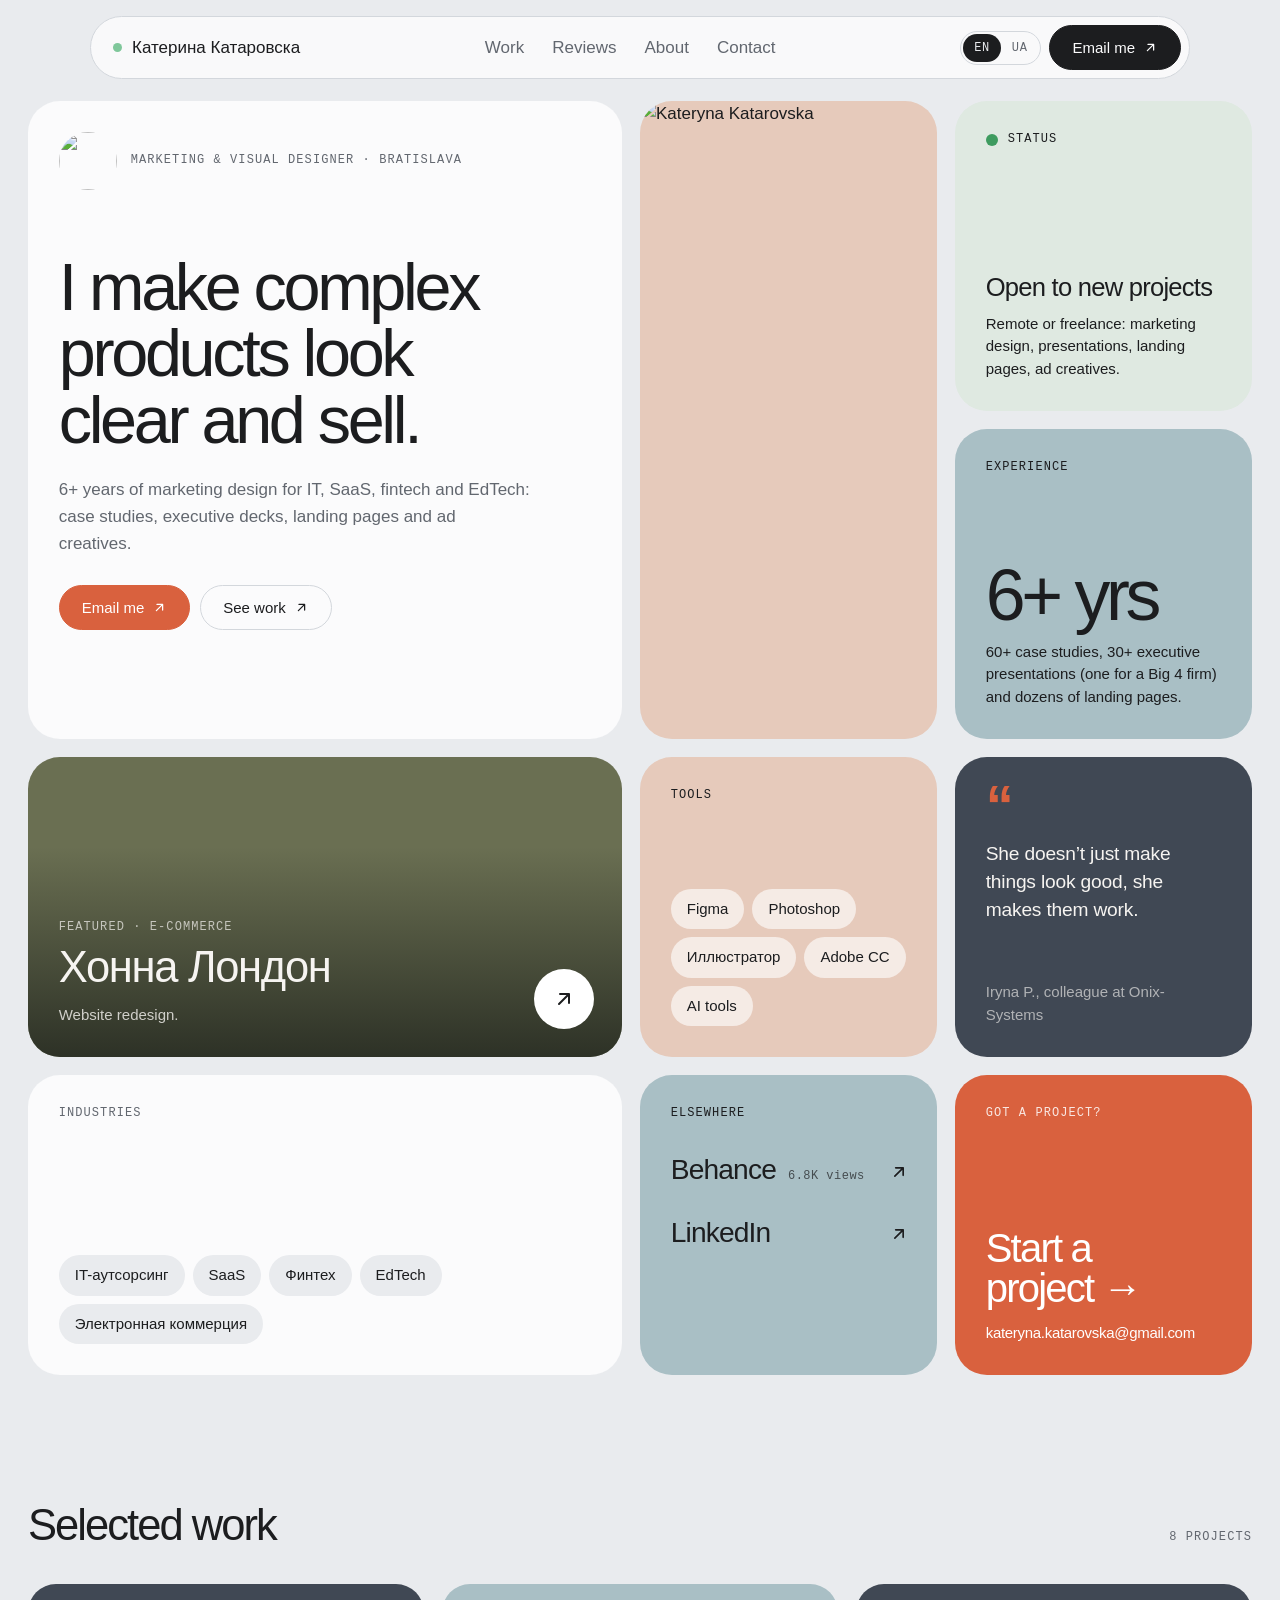
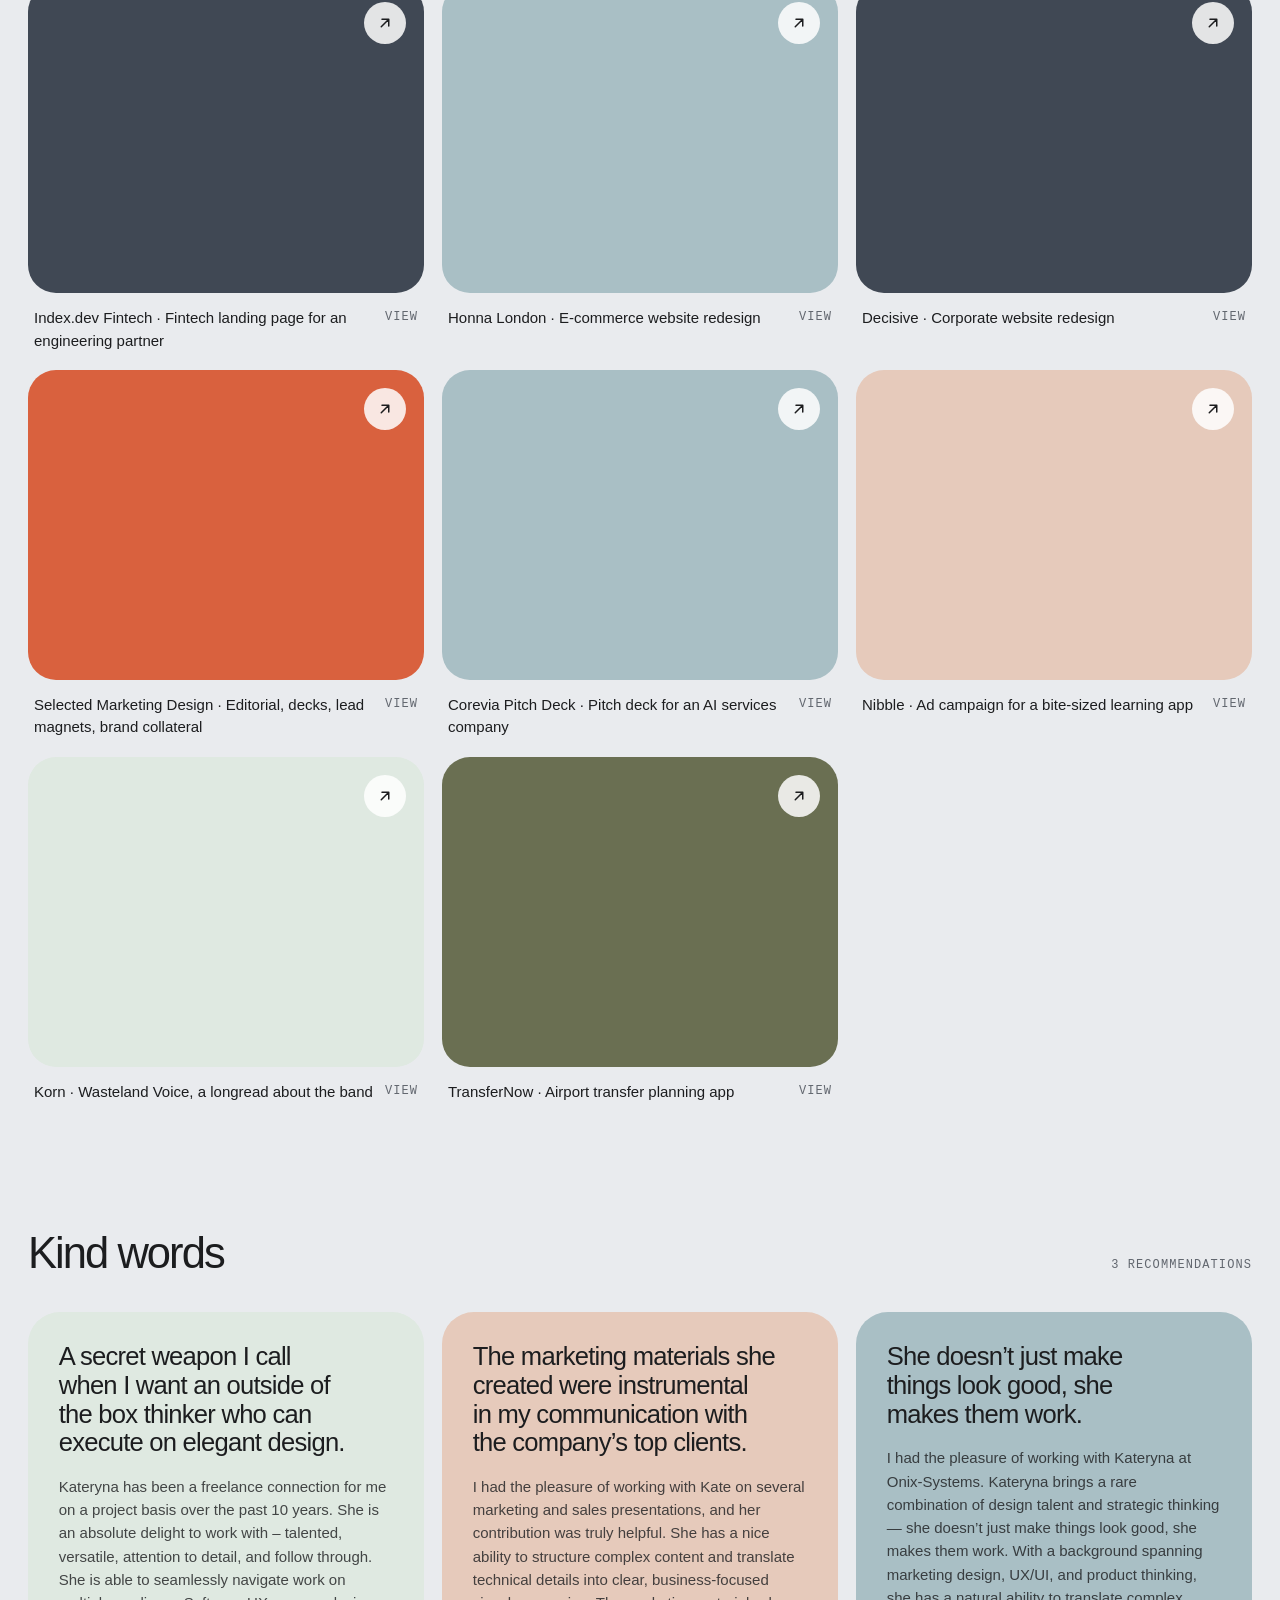
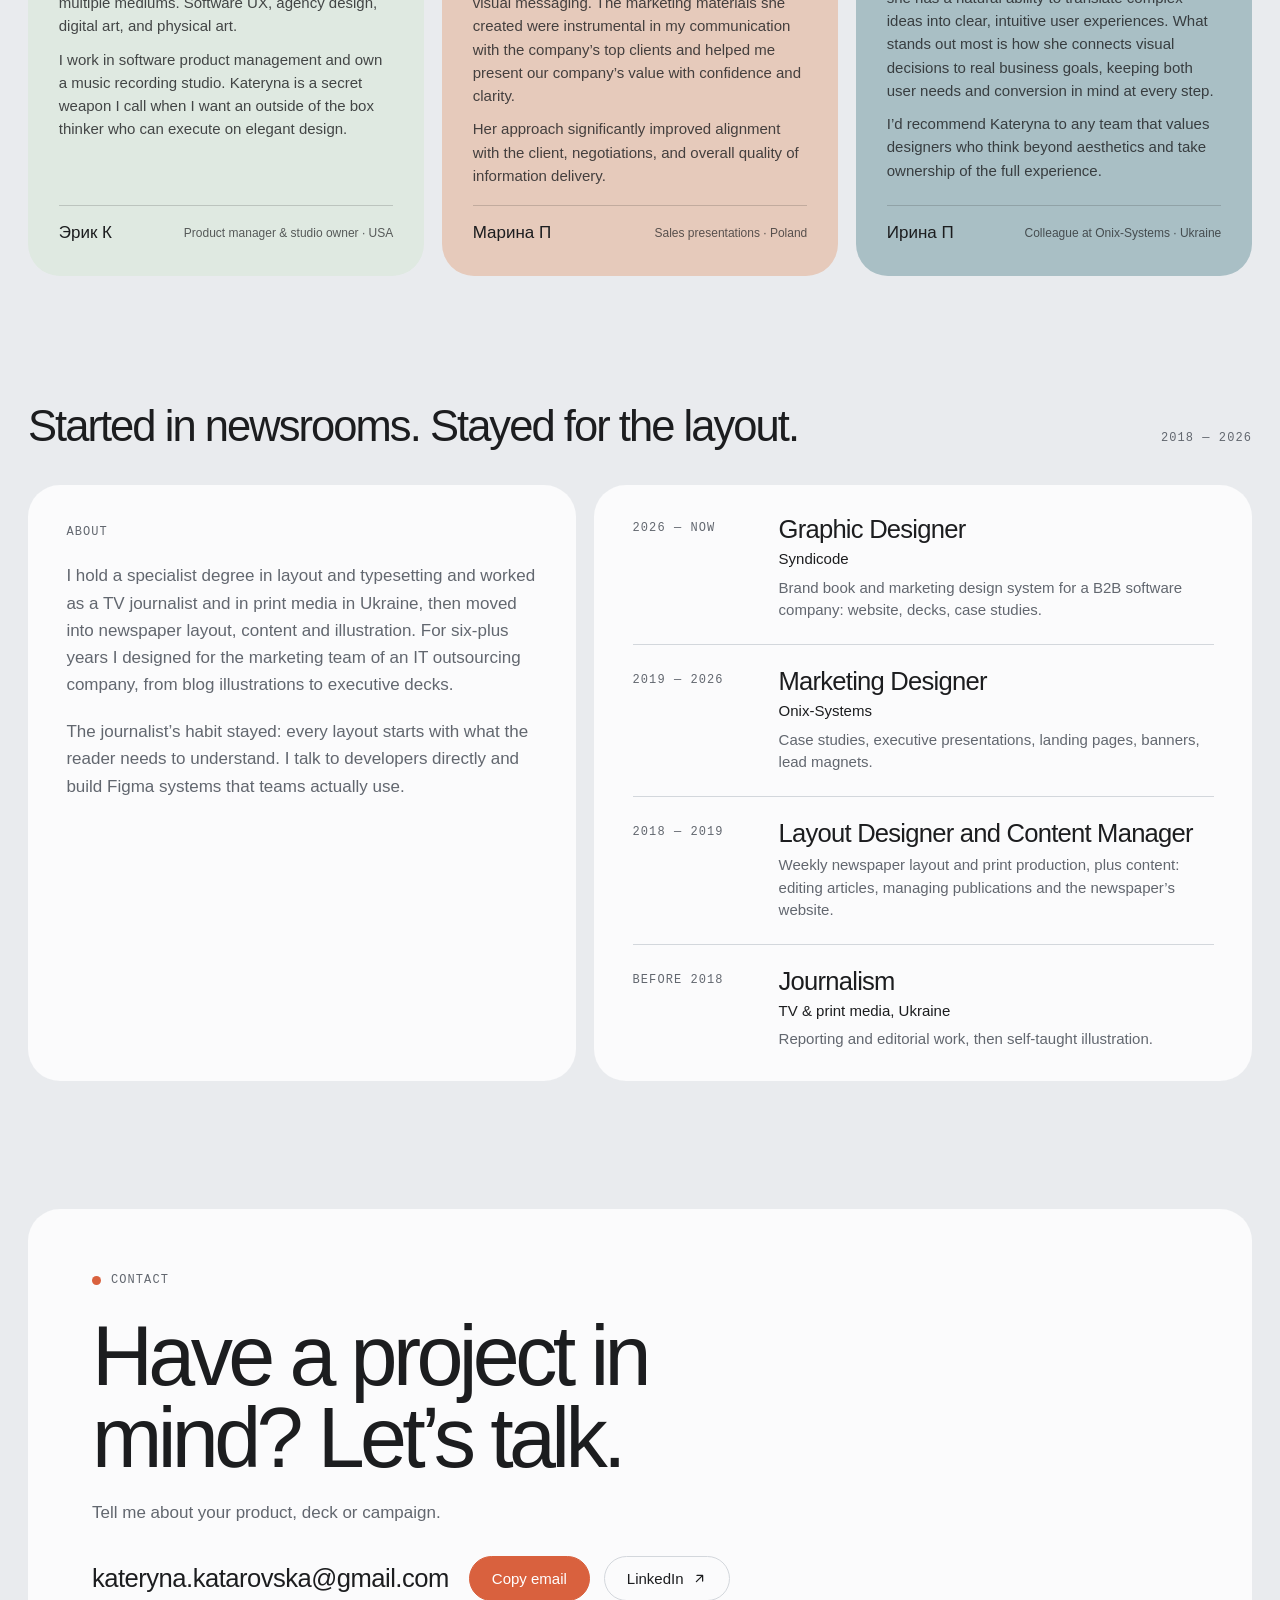
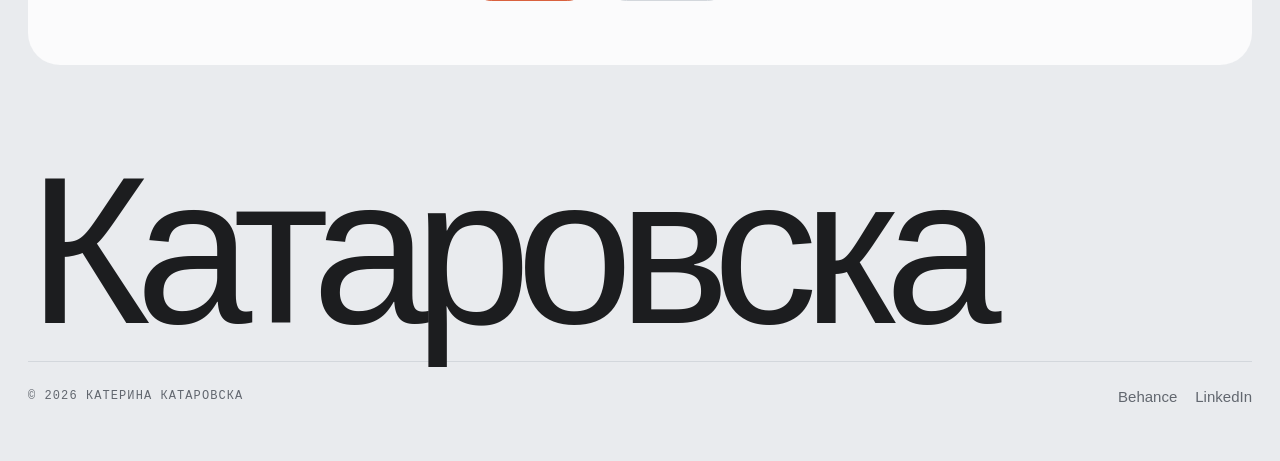
==== Index.html @ 572850ba "Add files via upload" ====
<!DOCTYPE html>
<html lang="ru" class="translated-ltr"><head><meta http-equiv="Content-Type" content="text/html; charset=UTF-8">

<meta name="viewport" content="width=device-width, initial-scale=1, viewport-fit=cover">
<meta property="og:title" content="Kateryna Katarovska — Marketing &amp; Visual Designer">
<meta property="og:description" content="6+ years of marketing design for IT, SaaS, fintech and EdTech: case studies, executive decks, landing pages and ad creatives.">
<meta property="og:url" content="https://katarovska.com/">
<meta property="og:image" content="https://katarovska.com/img/honna.jpg">
<link rel="canonical" href="https://katarovska.com/">
<meta name="twitter:card" content="summary_large_image">
<link rel="icon" href="data:image/svg+xml,%3Csvg xmlns='http://www.w3.org/2000/svg' viewBox='0 0 64 64'%3E%3Crect width='64' height='64' rx='14' fill='%23D9613E'/%3E%3Ctext x='32' y='42' font-family='Arial' font-weight='700' font-size='26' fill='white' text-anchor='middle'%3EKK%3C/text%3E%3C/svg%3E">
<style>:root{padding-top:env(safe-area-inset-top,0px);padding-bottom:env(safe-area-inset-bottom,0px)}body{margin:0}img{max-width:100%}[hidden]{display:none!important}</style>
<title>Катерина Катаровска</title>
<meta name="description" content="Marketing &amp; visual designer in Bratislava. 6+ years of marketing design for IT, SaaS, fintech and EdTech.">
<link rel="preconnect" href="https://fonts.googleapis.com/">
<link rel="preconnect" href="https://fonts.gstatic.com/" crossorigin="">
<link rel="stylesheet" href="./Катерина Катаровска_files/css2">
<style>
/* Layout: Tilework-style rounded bento (2fr 1fr 1fr) under a floating pill nav, painted in PPG colours. */
:root{
  --bg:#E9EBEE; --card:#FBFBFC; --fg:#1C1D1F; --muted:#62676F; --faint:#9AA0A8; --line:#D3D7DC;
  --btn:#1C1D1F; --btn-fg:#FBFBFC;
  /* PPG paints — identical in both themes */
  --blue-smoke:#A9BFC5; --mr-robin:#DFE9E1; --seaweed:#6A6F52; --rescue:#D9613E; --shepherd:#E6CABB; --inky:#404854;
  --ink-dark:#1C1D1F; --ink-light:#F6F4F1;
  --f-sans:"Inter","Helvetica Neue",Helvetica,Arial,sans-serif;
  --f-display:"Inter Tight","Inter","Helvetica Neue",Arial,sans-serif;
  --f-mono:"IBM Plex Mono",ui-monospace,"SFMono-Regular",Menlo,monospace;
  --t-xs:12px; --t-s:15px; --t-m:17px; --t-l:clamp(22px,2vw,30px); --t-xl:clamp(32px,3.4vw,52px); --t-hero:clamp(40px,5.2vw,80px);
  --r:32px; --gap:18px; --max:1320px;
  --ease-out:cubic-bezier(0.23,1,0.32,1); --ease-in-out:cubic-bezier(0.77,0,0.175,1);
}
@media (prefers-color-scheme:dark){:root:not([data-theme="light"]){
  --bg:#141517; --card:#202226; --fg:#EEF0F2; --muted:#9EA4AC; --faint:#6E747C; --line:#33363B; --btn:#EEF0F2; --btn-fg:#141517; color-scheme:dark;}}
:root[data-theme="dark"]{
  --bg:#141517; --card:#202226; --fg:#EEF0F2; --muted:#9EA4AC; --faint:#6E747C; --line:#33363B; --btn:#EEF0F2; --btn-fg:#141517; color-scheme:dark;}

*{box-sizing:border-box}
html{scroll-behavior:smooth}
@media (prefers-reduced-motion:reduce){html{scroll-behavior:auto}}
body{background:var(--bg);color:var(--fg);font-family:var(--f-sans);font-size:var(--t-m);line-height:1.5;-webkit-font-smoothing:antialiased}
a{color:inherit}
h1,h2,h3,h4,.big,.fig,.case-title,.wordmark,.case-sub,.q .pull,.elist a,.t-quote blockquote{font-family:var(--f-display)}
:focus-visible{outline:2px solid var(--rescue);outline-offset:3px}
.wrap{max-width:var(--max);margin:0 auto;padding-left:max(16px,env(safe-area-inset-left,0px));padding-right:max(16px,env(safe-area-inset-right,0px))}
@media (min-width:760px){.wrap{padding-left:max(28px,env(safe-area-inset-left,0px));padding-right:max(28px,env(safe-area-inset-right,0px))}}
.label{font-family:var(--f-mono);font-size:var(--t-xs);letter-spacing:.09em;text-transform:uppercase;margin:0;line-height:1.3}
.btn{display:inline-flex;align-items:center;gap:8px;font:500 var(--t-s)/1 var(--f-sans);text-decoration:none;background:var(--btn);color:var(--btn-fg);border:1px solid var(--btn);border-radius:999px;padding:14px 22px;cursor:pointer;white-space:nowrap;transition:transform 160ms var(--ease-out),background-color .2s ease,border-color .2s ease}
.btn:active{transform:scale(.97)}
.btn.accent{background:var(--rescue);border-color:var(--rescue);color:#fff}
.btn.ghost{background:transparent;color:var(--fg);border-color:var(--line)}
.btn .ar{font-size:15px;line-height:1}

/* Pill nav */
body::before{content:"";position:fixed;inset:0 0 auto;height:env(safe-area-inset-top,0px);z-index:10;background:var(--bg)}
header.top{position:sticky;top:env(safe-area-inset-top,0px);z-index:9;padding-block:16px 6px}
.pill{max-width:1100px;margin:0 auto;display:flex;align-items:center;justify-content:space-between;gap:16px;background:color-mix(in srgb,var(--card) 88%,transparent);backdrop-filter:blur(10px);-webkit-backdrop-filter:blur(10px);border:1px solid var(--line);border-radius:999px;padding:8px 8px 8px 22px}
.brand{display:flex;align-items:center;gap:10px;font-weight:500;text-decoration:none;white-space:nowrap}
.gdot{width:9px;height:9px;border-radius:50%;background:#7FC79A;flex:none}
.links-c{display:flex;gap:28px}
.links-c a{text-decoration:none;color:var(--muted)}
.links-c a:hover{color:var(--fg)}
.right{display:flex;align-items:center;gap:8px}
.lang{position:relative;display:inline-grid;grid-template-columns:1fr 1fr;border:1px solid var(--line);border-radius:999px;padding:2px}
.lang::before{content:"";position:absolute;top:2px;bottom:2px;left:2px;width:calc(50% - 2px);border-radius:999px;background:var(--fg);transition:transform 240ms var(--ease-out)}
.lang[data-active="ua"]::before{transform:translateX(100%)}
.lang button{position:relative;z-index:1;font:500 var(--t-xs)/1 var(--f-mono);letter-spacing:.05em;background:transparent;color:var(--muted);border:0;border-radius:999px;padding:8px 11px;cursor:pointer;transition:color 200ms ease}
.lang button[aria-pressed="true"]{color:var(--bg)}
@media (max-width:860px){.links-c{display:none}}
@media (max-width:440px){.right .btn{display:none}.pill{padding-right:8px}}

/* Bento */
.bento{display:grid;gap:var(--gap);margin-top:16px;
  grid-template-columns:2fr 1fr 1fr;
  grid-template-rows:minmax(310px,auto) minmax(310px,auto) minmax(300px,auto) minmax(300px,auto);
  grid-template-areas:"hero photo status" "hero photo exp" "feat tools quote" "clients else talk"}
.tile{border-radius:var(--r);padding:clamp(24px,2.4vw,38px);display:flex;flex-direction:column;min-width:0;position:relative;overflow:hidden;color:var(--ink-dark);text-decoration:none}
.tile.on-dark{color:var(--ink-light)}
.tile .push{margin-top:auto}

.t-hero{grid-area:hero;background:var(--card);color:var(--fg)}
.who{display:flex;align-items:center;gap:14px;color:var(--muted)}
.avatar{width:58px;height:58px;border-radius:50%;object-fit:cover;flex:none}
h1{font-size:var(--t-hero);font-weight:500;letter-spacing:-.05em;line-height:1;margin:clamp(36px,5vw,64px) 0 0;max-width:13ch;text-wrap:balance}
html[lang="uk"] h1{max-width:16ch;font-size:clamp(36px,4.6vw,70px)}
.t-hero .sub{color:var(--muted);margin:22px 0 0;max-width:50ch;font-size:var(--t-m);line-height:1.6}
.ctas{display:flex;gap:10px;flex-wrap:wrap;margin-top:28px}

.t-photo{grid-area:photo;padding:0;background:var(--shepherd)}
.t-photo img{width:100%;height:100%;object-fit:cover;object-position:50% 22%;display:block;min-height:420px}

.t-status{grid-area:status;background:var(--mr-robin)}
.t-status .label{display:flex;align-items:center;gap:10px}
.pulse{width:12px;height:12px;border-radius:50%;background:#3E9B5F;flex:none;animation:pulse 2.4s infinite}
@keyframes pulse{0%{box-shadow:0 0 0 0 rgba(62,155,95,.45)}70%{box-shadow:0 0 0 9px rgba(62,155,95,0)}100%{box-shadow:0 0 0 0 rgba(62,155,95,0)}}
.tile h3{font-weight:500;letter-spacing:-.03em;line-height:1.1;margin:0;font-size:var(--t-l);text-wrap:balance}
.tile .p{margin:12px 0 0;font-size:var(--t-s);line-height:1.5}

.t-exp{grid-area:exp;background:var(--blue-smoke)}
.big{font-size:clamp(56px,5.6vw,88px);font-weight:500;letter-spacing:-.06em;line-height:.95;white-space:nowrap}
html[lang="uk"] .big{font-size:clamp(44px,4.4vw,70px)}

.t-feat{grid-area:feat;background:var(--seaweed) url("img/honna.jpg") center 28%/cover no-repeat;min-height:300px}
.t-feat::before{content:"";position:absolute;inset:0;background:linear-gradient(180deg,rgba(28,32,26,0) 30%,rgba(28,32,26,.78) 100%);pointer-events:none}
.t-feat>*{position:relative}
.t-feat .roundbtn{position:absolute}
.t-feat .ghost-word{position:absolute;right:-.04em;top:-.12em;font-size:clamp(120px,15vw,230px);font-weight:500;letter-spacing:-.07em;line-height:1;color:rgba(255,255,255,.08);pointer-events:none;white-space:nowrap}
.t-feat .label{opacity:.7}
.t-feat h3{font-size:var(--t-xl);margin-top:8px}
.t-feat .p{opacity:.8;max-width:40ch}
.roundbtn{position:absolute;right:clamp(20px,2.2vw,34px);bottom:clamp(20px,2.2vw,34px);width:60px;height:60px;border-radius:50%;background:#fff;color:var(--ink-dark);display:grid;place-items:center;font-size:22px;transition:transform 300ms var(--ease-out)}

.t-tools{grid-area:tools;background:var(--shepherd)}
.chips{display:flex;flex-wrap:wrap;gap:8px;list-style:none;margin:0;padding:0}
.chips li{background:rgba(255,255,255,.62);border-radius:999px;padding:9px 16px;font-size:var(--t-s)}

.t-quote{grid-area:quote;background:var(--inky)}
.qmark{font-size:56px;line-height:.6;color:var(--rescue);font-weight:600;height:30px;margin:0}
.t-quote blockquote{margin:22px 0 0;font-size:clamp(18px,1.5vw,22px);line-height:1.45;letter-spacing:-.01em}
.t-quote .by{color:rgba(246,244,241,.62);font-size:var(--t-s)}

.t-clients{grid-area:clients;background:var(--card);color:var(--fg)}
.t-clients .label{color:var(--muted)}
.inds li{background:var(--bg);color:var(--fg)}

.t-else{grid-area:else;background:var(--blue-smoke)}
.elist{list-style:none;margin:22px 0 0;padding:0;display:grid;gap:8px}
.elist a{display:flex;justify-content:space-between;align-items:baseline;gap:12px;text-decoration:none;font-size:clamp(24px,2.2vw,32px);font-weight:500;letter-spacing:-.03em;padding-block:6px}
.elist a small{white-space:nowrap;font-size:var(--t-xs);font-family:var(--f-mono);letter-spacing:.04em;font-weight:400;opacity:.7;margin-left:auto;margin-right:12px}
.elist a .ar{font-size:20px}


.t-talk{grid-area:talk;background:var(--rescue);color:#fff}
.t-talk .label{opacity:.85}
.t-talk{container-type:inline-size}
.t-talk h3{font-size:clamp(34px,3.3vw,52px);font-size:clamp(32px,17cqi,64px);letter-spacing:-.045em;line-height:1;overflow-wrap:break-word;hyphens:manual}
html[lang="uk"] .t-talk h3{font-size:clamp(30px,2.7vw,44px);font-size:clamp(28px,15cqi,58px)}
.t-talk .mail{display:block;margin-top:14px;font-size:var(--t-s);overflow-wrap:normal;word-break:normal}


@media (max-width:1100px){
  .bento{grid-template-columns:1fr 1fr;grid-template-rows:none;
    grid-template-areas:"hero hero" "photo status" "photo exp" "feat feat" "tools quote" "clients clients" "else talk"}
  .tile{min-height:260px}
  .t-hero{min-height:0}
}
@media (max-width:640px){
  .bento{grid-template-columns:1fr;grid-template-areas:"hero" "photo" "status" "exp" "feat" "tools" "quote" "clients" "else" "talk"}
  .t-photo img{min-height:0;aspect-ratio:4/5}
  :root{--r:26px}
}

/* Sections */
section.block{margin-top:clamp(72px,10vw,140px)}
.sec-head{display:flex;justify-content:space-between;align-items:baseline;gap:16px;flex-wrap:wrap;margin-bottom:clamp(20px,3vw,36px)}
h2{font-size:var(--t-xl);font-weight:500;letter-spacing:-.045em;line-height:1.02;margin:0;text-wrap:balance}
.sec-head .label{color:var(--muted)}

/* Work */
.work{display:grid;grid-template-columns:repeat(3,minmax(0,1fr));gap:var(--gap)}
.card a{display:block;text-decoration:none;color:inherit}
.card .blockc{position:relative;aspect-ratio:808/632;max-width:100%;border-radius:28px;padding:22px 24px;display:flex;flex-direction:column;color:var(--ink-dark);background-size:cover;background-position:center;overflow:hidden;transition:transform 300ms var(--ease-out)}
.card .blockc.on-dark{color:var(--ink-light)}
.card a:active .blockc{transform:scale(.985);transition-duration:160ms}
.card .blockc .label{opacity:.72}
.card .blockc h3{margin-top:auto;font-size:clamp(28px,2.8vw,42px);font-weight:500;letter-spacing:-.045em;line-height:.98;text-wrap:balance}
.card .blockc .rb{position:absolute;top:18px;right:18px;width:42px;height:42px;border-radius:50%;background:rgba(255,255,255,.85);color:var(--ink-dark);display:grid;place-items:center;font-size:16px;transition:transform 300ms var(--ease-out)}
.card .blockc.has-img h3,.card .blockc.has-img .label{display:none}
.card .cap{display:flex;justify-content:space-between;gap:12px;padding:14px 6px 0}
.card .cap p{margin:0;font-size:var(--t-s)}
.card .cap .label{color:var(--muted);white-space:nowrap;padding-top:3px}
@media (max-width:1100px){.work{grid-template-columns:repeat(2,minmax(0,1fr))}}
@media (max-width:640px){.work{grid-template-columns:1fr}}

/* Testimonials */
.quotes{display:grid;grid-template-columns:repeat(3,minmax(0,1fr));gap:var(--gap)}
.q{display:flex;flex-direction:column;gap:18px;padding:clamp(24px,2.4vw,36px);border-radius:var(--r);color:var(--ink-dark);margin:0;min-width:0}
.q:nth-child(1){background:var(--mr-robin)}
.q:nth-child(2){background:var(--shepherd)}
.q:nth-child(3){background:var(--blue-smoke)}
.q .pull{font-size:var(--t-l);font-weight:500;letter-spacing:-.03em;line-height:1.12;margin:0;text-wrap:balance}
.q .full{font-size:var(--t-s);line-height:1.55;opacity:.8}
.q .full p{margin:0 0 10px}
.q .full p:last-child{margin:0}
.q figcaption{margin-top:auto;padding-top:14px;border-top:1px solid rgba(28,29,31,.18);display:flex;justify-content:space-between;gap:12px;flex-wrap:wrap}
.q figcaption b{font-weight:500}
.q figcaption span{font-size:var(--t-xs);opacity:.7;align-self:center}
@media (max-width:1100px){.quotes{grid-template-columns:1fr}.q .full{max-width:70ch}}

/* About */
.about{display:grid;grid-template-columns:5fr 6fr;gap:var(--gap)}
.about .txt{background:var(--card);border-radius:var(--r);padding:clamp(24px,3vw,44px);min-width:0}
.about .txt p{color:var(--muted);max-width:56ch;margin:20px 0 0;line-height:1.6}
.about .txt p:first-of-type{color:var(--fg)}
.timeline{list-style:none;margin:0;padding:8px clamp(24px,3vw,44px);background:var(--card);border-radius:var(--r);min-width:0}
.timeline li{display:grid;grid-template-columns:130px 1fr;gap:16px;padding-block:22px;border-bottom:1px solid var(--line)}
.timeline li:last-child{border-bottom:0}
.timeline .label{color:var(--muted);padding-top:6px;font-variant-numeric:tabular-nums}
.timeline h4{margin:0;font-size:var(--t-l);font-weight:500;letter-spacing:-.03em;line-height:1.15}
.timeline .org{margin:4px 0 0;font-size:var(--t-s)}
.timeline .what{margin:6px 0 0;font-size:var(--t-s);color:var(--muted)}
@media (max-width:900px){.about{grid-template-columns:1fr}}
@media (max-width:460px){.timeline li{grid-template-columns:1fr;gap:4px}}

/* Contact */
.contact{background:var(--card);border-radius:var(--r);padding:clamp(28px,5vw,72px)}
.contact .label{display:flex;align-items:center;gap:10px;color:var(--muted)}
.contact h2{font-size:clamp(44px,6.6vw,100px);letter-spacing:-.055em;line-height:.98;max-width:12ch;margin-top:26px}
.contact .sub{color:var(--muted);margin:20px 0 30px;max-width:48ch}
.mail-row{display:flex;flex-wrap:wrap;align-items:center;gap:12px 14px}
.mail{font-size:var(--t-l);letter-spacing:-.02em;user-select:all;overflow-wrap:anywhere;font-weight:500;margin-right:6px}
.copy-note{font-size:var(--t-xs);color:var(--muted);min-height:1em}

/* Case page */
#home>section,#contact,#work,#reviews,#about{scroll-margin-top:96px}
.case{padding-top:clamp(20px,3vw,40px)}
.case-head{display:grid;gap:18px;margin-bottom:clamp(28px,4vw,48px)}
.back{display:inline-flex;align-items:center;gap:8px;text-decoration:none;color:var(--muted);font-size:var(--t-s);border:1px solid var(--line);border-radius:999px;padding:10px 18px;justify-self:start;transition:transform 160ms var(--ease-out),color .2s ease}
.back:active{transform:scale(.97)}
.case-head .label{color:var(--muted);margin-top:14px}
.case-title{font-size:clamp(48px,8.4vw,132px);font-weight:500;letter-spacing:-.06em;line-height:.92;margin:0;text-wrap:balance}
.case-sub{font-size:var(--t-l);color:var(--muted);max-width:32ch;margin:0;letter-spacing:-.02em;line-height:1.25;text-wrap:balance}
.case-grid{display:grid;grid-template-columns:2fr 1fr;gap:var(--gap)}
.case-hero{margin:0;border-radius:var(--r);overflow:hidden;background:var(--card);min-width:0}
.case-hero img{display:block;width:100%;height:auto}
.case-side{display:grid;grid-template-rows:auto 1fr;gap:var(--gap);min-width:0}
.meta{background:var(--card);color:var(--fg);margin:0;gap:0}
.meta div{display:grid;gap:6px;padding-block:14px;border-bottom:1px solid var(--line)}
.meta div:first-child{padding-top:0}
.meta div:last-child{border-bottom:0;padding-bottom:0}
.meta dt{color:var(--muted)}
.meta dd{margin:0;font-size:var(--t-m);font-weight:500;letter-spacing:-.01em}
.stat{min-height:220px}
.stat .fig{font-size:clamp(56px,5.4vw,88px);font-weight:500;letter-spacing:-.06em;line-height:.95;white-space:nowrap}
.case-body{margin-top:clamp(48px,7vw,96px);border-bottom:1px solid var(--line)}
.case-row{display:grid;grid-template-columns:1fr 2fr;gap:var(--gap);padding-block:clamp(24px,3vw,36px);border-top:1px solid var(--line)}
.case-row h3{font-size:var(--t-l);font-weight:500;letter-spacing:-.03em;margin:0;line-height:1.15}
.case-row p{margin:0;font-size:clamp(18px,1.5vw,22px);line-height:1.5;max-width:58ch;min-width:0}
.case-gallery{display:grid;gap:var(--gap);margin-top:clamp(40px,6vw,80px)}
.case-gallery figure{margin:0;border-radius:var(--r);overflow:hidden;background:var(--card)}
.case-gallery img{display:block;width:100%;height:auto}
.g-row{display:grid;grid-template-columns:repeat(var(--n),minmax(0,1fr));gap:var(--gap);align-items:start}
.g-row img{display:block;width:100%;height:auto}
.g-wide video{display:block;width:100%;height:auto}
.case-gallery .g-mid{width:100%;max-width:860px;justify-self:center}
.g-row figure{margin:0;border-radius:var(--r);overflow:hidden;background:#0B1433}
.g-vid video{display:block;width:100%;aspect-ratio:1;object-fit:cover}
@media (max-width:640px){.g-row{grid-template-columns:1fr}}
.case-note{color:var(--muted);margin:22px 0 0;text-transform:none;letter-spacing:.02em}
.case-cta{display:grid;grid-template-columns:repeat(3,minmax(0,1fr));gap:var(--gap);margin-top:clamp(48px,7vw,96px)}
.case-cta .tile{min-height:300px;transition:transform 160ms var(--ease-out)}
.case-cta .t-talk{grid-area:auto}
.case-cta.two{grid-template-columns:repeat(2,minmax(0,1fr))}
.case-cta .tile:active{transform:scale(.985)}
.t-bh{background:var(--inky)}
.t-bh h3{font-size:var(--t-l);max-width:12ch}
.t-next{background:var(--inky) center/cover no-repeat}
.t-next::before{content:"";position:absolute;inset:0;background:linear-gradient(180deg,rgba(20,21,23,.15) 20%,rgba(20,21,23,.8) 100%)}
.t-next>*{position:relative}
.t-next h3{font-size:var(--t-xl)}
@media (hover:hover) and (pointer:fine){.back:hover{color:var(--fg)}.t-bh:hover .roundbtn{transform:rotate(45deg)}}
@media (max-width:980px){.case-grid{grid-template-columns:1fr}.case-side{grid-template-columns:1fr 1fr;grid-template-rows:none}.case-cta{grid-template-columns:1fr 1fr}.case-cta .t-talk{grid-column:1/-1}.case-cta.two .t-talk{grid-column:auto}}
@media (max-width:640px){.case-side,.case-cta{grid-template-columns:1fr}.case-row{grid-template-columns:1fr;gap:10px}.case-cta .tile{min-height:220px}}
.settled .bento>.tile,.settled .t-photo img,.settled .pill{animation:none}

/* Footer */
footer{overflow:hidden;margin-top:clamp(56px,8vw,110px)}
.wordmark{font-size:clamp(60px,16.4vw,240px);font-weight:500;letter-spacing:-.07em;line-height:.8;margin:0;white-space:nowrap;color:var(--fg)}
.foot-row{display:flex;justify-content:space-between;align-items:center;gap:16px;flex-wrap:wrap;padding-block:24px 30px;border-top:1px solid var(--line);margin-top:clamp(16px,2vw,28px)}
.foot-row .label{color:var(--muted)}
.foot-links{display:flex;gap:18px}
.foot-links a{font-size:var(--t-s);text-decoration:none;color:var(--muted)}
.foot-links a:hover{color:var(--fg)}

/* Motion */
.t-feat,.t-talk{transition:transform 160ms var(--ease-out)}
.t-feat:active,.t-talk:active{transform:scale(.985)}
@media (hover:hover) and (pointer:fine){
  .card a:hover .blockc{transform:translateY(-4px)}
  .card a:hover .rb,.t-feat:hover .roundbtn{transform:rotate(45deg)}
  .elist a:hover{text-decoration:underline;text-underline-offset:5px;text-decoration-thickness:1px}
  .t-talk:hover h3{text-decoration:underline;text-decoration-thickness:2px;text-underline-offset:6px}
}
@keyframes rise{from{opacity:0;transform:translateY(16px) scale(.985)}}
@keyframes fade{from{opacity:0}}
@keyframes settle{from{transform:scale(1.07)}}
.pill{animation:fade 500ms ease backwards}
.bento>.tile{animation:rise 700ms var(--ease-out) backwards}
.bento>.tile:nth-child(2){animation-delay:60ms}
.bento>.tile:nth-child(3){animation-delay:120ms}
.bento>.tile:nth-child(4){animation-delay:180ms}
.bento>.tile:nth-child(5){animation-delay:240ms}
.bento>.tile:nth-child(6){animation-delay:290ms}
.bento>.tile:nth-child(7){animation-delay:340ms}
.bento>.tile:nth-child(8){animation-delay:380ms}
.bento>.tile:nth-child(9){animation-delay:420ms}
.bento>.tile:nth-child(10){animation-delay:460ms}
.t-photo img{animation:settle 1200ms var(--ease-out) backwards}
.btn.done{background:var(--seaweed);border-color:var(--seaweed);color:#fff}
@media (prefers-reduced-motion:reduce){
  .bento>.tile{animation-name:fade;animation-duration:400ms}
  .t-photo img{animation:none}
  .card a .blockc,.card a:hover .blockc{transform:none}
  .pulse{animation:none}
}
.ic{display:inline-block;vertical-align:-0.125em;flex:none}
.roundbtn .ic{width:24px;height:24px}
.rb .ic{width:18px;height:18px}
</style>
<link type="text/css" rel="stylesheet" charset="UTF-8" href="./Катерина Катаровска_files/m=el_main_css"></head>
<body class="settled">


<header class="top">
  <div class="wrap">
    <div class="pill">
      <a class="brand" href="https://www.katarovska.com/#top"><span class="gdot" aria-hidden="true"></span><font dir="auto" style="vertical-align: inherit;"><font dir="auto" style="vertical-align: inherit;">Катерина Катаровска</font></font></a>
      <nav class="links-c" aria-label="Главное">
        <a href="https://www.katarovska.com/#work" data-i="nav_work"><font dir="auto" style="vertical-align: inherit;"><font dir="auto" style="vertical-align: inherit;">Работа</font></font></a>
        <a href="https://www.katarovska.com/#reviews" data-i="nav_rev"><font dir="auto" style="vertical-align: inherit;"><font dir="auto" style="vertical-align: inherit;">Отзывы</font></font></a>
        <a href="https://www.katarovska.com/#about" data-i="nav_about"><font dir="auto" style="vertical-align: inherit;"><font dir="auto" style="vertical-align: inherit;">О нас</font></font></a>
        <a href="https://www.katarovska.com/#contact" data-i="nav_contact"><font dir="auto" style="vertical-align: inherit;"><font dir="auto" style="vertical-align: inherit;">Контакты</font></font></a>
      </nav>
      <div class="right">
        <div class="lang" role="group" aria-label="Язык" data-active="en">
          <button type="button" id="lang-en" data-lang="en" aria-pressed="true"><font dir="auto" style="vertical-align: inherit;"><font dir="auto" style="vertical-align: inherit;">EN</font></font></button>
          <button type="button" id="lang-ua" data-lang="ua" aria-pressed="false"><font dir="auto" style="vertical-align: inherit;"><font dir="auto" style="vertical-align: inherit;">UA</font></font></button>
        </div>
        <a class="btn" href="https://www.katarovska.com/#contact"><span data-i="email_me"><font dir="auto" style="vertical-align: inherit;"><font dir="auto" style="vertical-align: inherit;">Напишите мне по электронной почте</font></font></span><span class="ar" aria-hidden="true"><svg class="ic" viewBox="0 0 24 24" width="1em" height="1em" fill="none" stroke="currentColor" stroke-width="2" stroke-linecap="round" stroke-linejoin="round" aria-hidden="true" focusable="false"><path d="M7 17 17 7M8 7h9v9"></path></svg></span></a>
      </div>
    </div>
  </div>
</header>

<main id="top" class="wrap">
<div id="home">
  <div class="bento">
    <section class="tile t-hero" aria-labelledby="h1">
      <div class="who"><img class="avatar" src="./Катерина Катаровска_files/avatar.jpg" alt="" width="58" height="58"><p class="label" data-i="eyebrow"><font dir="auto" style="vertical-align: inherit;"><font dir="auto" style="vertical-align: inherit;">Маркетинговый и визуальный дизайнер · Братислава</font></font></p></div>
      <h1 id="h1" data-i="h1"><font dir="auto" style="vertical-align: inherit;"><font dir="auto" style="vertical-align: inherit;">Я умею сделать сложные продукты понятными и продать их.</font></font></h1>
      <p class="sub" data-i="sub"><font dir="auto" style="vertical-align: inherit;"><font dir="auto" style="vertical-align: inherit;">Более 6 лет опыта в разработке маркетинговых материалов для IT, SaaS, финтех и EdTech: кейсы, презентации для руководителей, целевые страницы и рекламные креативы.</font></font></p>
      <div class="ctas">
        <a class="btn accent" href="https://www.katarovska.com/#contact"><span data-i="email_me"><font dir="auto" style="vertical-align: inherit;"><font dir="auto" style="vertical-align: inherit;">Напишите мне по электронной почте</font></font></span><span class="ar" aria-hidden="true"><svg class="ic" viewBox="0 0 24 24" width="1em" height="1em" fill="none" stroke="currentColor" stroke-width="2" stroke-linecap="round" stroke-linejoin="round" aria-hidden="true" focusable="false"><path d="M7 17 17 7M8 7h9v9"></path></svg></span></a>
        <a class="btn ghost" href="https://www.katarovska.com/#work"><span data-i="see_work"><font dir="auto" style="vertical-align: inherit;"><font dir="auto" style="vertical-align: inherit;">Смотрите работу</font></font></span><span class="ar" aria-hidden="true"><svg class="ic" viewBox="0 0 24 24" width="1em" height="1em" fill="none" stroke="currentColor" stroke-width="2" stroke-linecap="round" stroke-linejoin="round" aria-hidden="true" focusable="false"><path d="M7 17 17 7M8 7h9v9"></path></svg></span></a>
      </div>
    </section>

    <div class="tile t-photo"><img src="./Катерина Катаровска_files/kateryna.jpg" alt="Катерина Катаровска" data-i-alt="photo_alt" width="900" height="1200"></div>

    <div class="tile t-status">
      <p class="label"><span class="pulse" aria-hidden="true"></span><span data-i="status"><font dir="auto" style="vertical-align: inherit;"><font dir="auto" style="vertical-align: inherit;">Статус</font></font></span></p>
      <div class="push">
        <h3 data-i="status_h"><font dir="auto" style="vertical-align: inherit;"><font dir="auto" style="vertical-align: inherit;">Открыт для новых проектов</font></font></h3>
        <p class="p" data-i="status_p"><font dir="auto" style="vertical-align: inherit;"><font dir="auto" style="vertical-align: inherit;">Удалённая работа или фриланс: маркетинговый дизайн, презентации, целевые страницы, рекламные креативы.</font></font></p>
      </div>
    </div>

    <div class="tile t-exp">
      <p class="label" data-i="exp"><font dir="auto" style="vertical-align: inherit;"><font dir="auto" style="vertical-align: inherit;">Опыт</font></font></p>
      <div class="push">
        <div class="big" data-i="yrs"><font dir="auto" style="vertical-align: inherit;"><font dir="auto" style="vertical-align: inherit;">6+ лет</font></font></div>
        <p class="p" data-i="exp_p"><font dir="auto" style="vertical-align: inherit;"><font dir="auto" style="vertical-align: inherit;">Более 60 примеров успешных проектов, более 30 презентаций для руководителей (одна из которых была подготовлена ​​для компании из «большой четверки») и десятки целевых страниц.</font></font></p>
      </div>
    </div>

    <a class="tile t-feat on-dark" href="https://www.katarovska.com/#honna">
      <div class="push">
        <p class="label" data-i="feat_label"><font dir="auto" style="vertical-align: inherit;"><font dir="auto" style="vertical-align: inherit;">Рекомендуемые товары · Электронная коммерция</font></font></p>
        <h3><font dir="auto" style="vertical-align: inherit;"><font dir="auto" style="vertical-align: inherit;">Хонна Лондон</font></font></h3>
        <p class="p" data-i="feat_desc"><font dir="auto" style="vertical-align: inherit;"><font dir="auto" style="vertical-align: inherit;">Редизайн сайта</font></font></p>
      </div>
      <span class="roundbtn" aria-hidden="true"><svg class="ic" viewBox="0 0 24 24" width="1em" height="1em" fill="none" stroke="currentColor" stroke-width="2" stroke-linecap="round" stroke-linejoin="round" aria-hidden="true" focusable="false"><path d="M7 17 17 7M8 7h9v9"></path></svg></span>
    </a>

    <div class="tile t-tools">
      <p class="label" data-i="tools"><font dir="auto" style="vertical-align: inherit;"><font dir="auto" style="vertical-align: inherit;">Инструменты</font></font></p>
      <ul class="chips push">
        <li><font dir="auto" style="vertical-align: inherit;"><font dir="auto" style="vertical-align: inherit;">Figma</font></font></li><li><font dir="auto" style="vertical-align: inherit;"><font dir="auto" style="vertical-align: inherit;">Photoshop</font></font></li><li><font dir="auto" style="vertical-align: inherit;"><font dir="auto" style="vertical-align: inherit;">Иллюстратор</font></font></li><li><font dir="auto" style="vertical-align: inherit;"><font dir="auto" style="vertical-align: inherit;">Adobe CC</font></font></li><li data-i="ai"><font dir="auto" style="vertical-align: inherit;"><font dir="auto" style="vertical-align: inherit;">Инструменты ИИ</font></font></li>
      </ul>
    </div>

    <figure class="tile t-quote on-dark" style="margin:0">
      <p class="qmark" aria-hidden="true"><font dir="auto" style="vertical-align: inherit;"><font dir="auto" style="vertical-align: inherit;">“</font></font></p>
      <blockquote data-i="bq"><font dir="auto" style="vertical-align: inherit;"><font dir="auto" style="vertical-align: inherit;">Она не просто умеет красиво оформлять вещи, она умеет их эффективно использовать.</font></font></blockquote>
      <figcaption class="by push" data-i="bq_by"><font dir="auto" style="vertical-align: inherit;"><font dir="auto" style="vertical-align: inherit;">Ирина П., коллега из Onix-Systems.</font></font></figcaption>
    </figure>

    <div class="tile t-clients">
      <p class="label" data-i="industries"><font dir="auto" style="vertical-align: inherit;"><font dir="auto" style="vertical-align: inherit;">Отрасли</font></font></p>
      <ul class="chips inds push"><li><font dir="auto" style="vertical-align: inherit;"><font dir="auto" style="vertical-align: inherit;">IT-аутсорсинг</font></font></li><li><font dir="auto" style="vertical-align: inherit;"><font dir="auto" style="vertical-align: inherit;">SaaS</font></font></li><li><font dir="auto" style="vertical-align: inherit;"><font dir="auto" style="vertical-align: inherit;">Финтех</font></font></li><li><font dir="auto" style="vertical-align: inherit;"><font dir="auto" style="vertical-align: inherit;">EdTech</font></font></li><li><font dir="auto" style="vertical-align: inherit;"><font dir="auto" style="vertical-align: inherit;">Электронная коммерция</font></font></li></ul>
    </div>

    <div class="tile t-else">
      <p class="label" data-i="elsewhere"><font dir="auto" style="vertical-align: inherit;"><font dir="auto" style="vertical-align: inherit;">В другом месте</font></font></p>
      <ul class="elist">
        <li><a href="https://www.behance.net/katarovska" target="_blank" rel="noopener"><font dir="auto" style="vertical-align: inherit;"><font dir="auto" style="vertical-align: inherit;">Behance</font></font><small data-i="bh_stats"><font dir="auto" style="vertical-align: inherit;"><font dir="auto" style="vertical-align: inherit;">6,8 тыс. просмотров</font></font></small><span class="ar" aria-hidden="true"><svg class="ic" viewBox="0 0 24 24" width="1em" height="1em" fill="none" stroke="currentColor" stroke-width="2" stroke-linecap="round" stroke-linejoin="round" aria-hidden="true" focusable="false"><path d="M7 17 17 7M8 7h9v9"></path></svg></span></a></li>
        <li><a href="https://www.linkedin.com/in/kateryna-katarovska-999645174/" target="_blank" rel="noopener"><font dir="auto" style="vertical-align: inherit;"><font dir="auto" style="vertical-align: inherit;">LinkedIn</font></font><span class="ar" aria-hidden="true"><svg class="ic" viewBox="0 0 24 24" width="1em" height="1em" fill="none" stroke="currentColor" stroke-width="2" stroke-linecap="round" stroke-linejoin="round" aria-hidden="true" focusable="false"><path d="M7 17 17 7M8 7h9v9"></path></svg></span></a></li>
      </ul>
    </div>

    <a class="tile t-talk" href="https://www.katarovska.com/#contact">
      <p class="label" data-i="talk"><font dir="auto" style="vertical-align: inherit;"><font dir="auto" style="vertical-align: inherit;">Есть проект?</font></font></p>
      <div class="push">
        <h3 data-i="talk_h"><font dir="auto" style="vertical-align: inherit;"><font dir="auto" style="vertical-align: inherit;">Начать проект →</font></font></h3>
        <span class="mail"><font dir="auto" style="vertical-align: inherit;"><font dir="auto" style="vertical-align: inherit;">kateryna.katarovska@gmail.com</font></font><wbr><font dir="auto" style="vertical-align: inherit;"></font></span>
      </div>
    </a>
  </div>

  <section class="block" id="work">
    <div class="sec-head">
      <h2 data-i="sel_work"><font dir="auto" style="vertical-align: inherit;"><font dir="auto" style="vertical-align: inherit;">Избранные работы</font></font></h2>
      <span class="label" data-i="count"><font dir="auto" style="vertical-align: inherit;"><font dir="auto" style="vertical-align: inherit;">8 проектов</font></font></span>
    </div>
    <div class="work" id="work-grid"><article class="card"><a href="https://www.katarovska.com/#index-fintech"><div class="blockc on-dark has-img" style="background-color:var(--inky);background-image:url('img/indexdev.jpg')"><p class="label"><font dir="auto" style="vertical-align: inherit;"><font dir="auto" style="vertical-align: inherit;">Веб-дизайн</font></font></p><span class="rb" aria-hidden="true"><svg class="ic" viewBox="0 0 24 24" width="1em" height="1em" fill="none" stroke="currentColor" stroke-width="2" stroke-linecap="round" stroke-linejoin="round" aria-hidden="true" focusable="false"><path d="M7 17 17 7M8 7h9v9"></path></svg></span><h3><font dir="auto" style="vertical-align: inherit;"><font dir="auto" style="vertical-align: inherit;">Index.dev Fintech</font></font></h3></div><div class="cap"><p><b style="font-weight:500"><font dir="auto" style="vertical-align: inherit;"><font dir="auto" style="vertical-align: inherit;">Index.dev Финтех</font></font></b><font dir="auto" style="vertical-align: inherit;"><font dir="auto" style="vertical-align: inherit;"> · Целевая страница финтех-компании-партнера по разработке программного обеспечения</font></font></p><span class="label"><font dir="auto" style="vertical-align: inherit;"><font dir="auto" style="vertical-align: inherit;">Просмотр</font></font></span></div></a></article><article class="card"><a href="https://www.katarovska.com/#honna"><div class="blockc has-img" style="background-color:var(--blue-smoke);background-image:url('img/honna.jpg')"><p class="label"><font dir="auto" style="vertical-align: inherit;"><font dir="auto" style="vertical-align: inherit;">Веб-дизайн</font></font></p><span class="rb" aria-hidden="true"><svg class="ic" viewBox="0 0 24 24" width="1em" height="1em" fill="none" stroke="currentColor" stroke-width="2" stroke-linecap="round" stroke-linejoin="round" aria-hidden="true" focusable="false"><path d="M7 17 17 7M8 7h9v9"></path></svg></span><h3><font dir="auto" style="vertical-align: inherit;"><font dir="auto" style="vertical-align: inherit;">Хонна Лондон</font></font></h3></div><div class="cap"><p><b style="font-weight:500"><font dir="auto" style="vertical-align: inherit;"><font dir="auto" style="vertical-align: inherit;">Honna London</font></font></b><font dir="auto" style="vertical-align: inherit;"><font dir="auto" style="vertical-align: inherit;"> · Редизайн веб-сайта электронной коммерции</font></font></p><span class="label"><font dir="auto" style="vertical-align: inherit;"><font dir="auto" style="vertical-align: inherit;">Просмотр</font></font></span></div></a></article><article class="card"><a href="https://www.katarovska.com/#decisive"><div class="blockc on-dark has-img" style="background-color:var(--inky);background-image:url('img/decisive.jpg')"><p class="label"><font dir="auto" style="vertical-align: inherit;"><font dir="auto" style="vertical-align: inherit;">Веб-дизайн</font></font></p><span class="rb" aria-hidden="true"><svg class="ic" viewBox="0 0 24 24" width="1em" height="1em" fill="none" stroke="currentColor" stroke-width="2" stroke-linecap="round" stroke-linejoin="round" aria-hidden="true" focusable="false"><path d="M7 17 17 7M8 7h9v9"></path></svg></span><h3><font dir="auto" style="vertical-align: inherit;"><font dir="auto" style="vertical-align: inherit;">Решающий</font></font></h3></div><div class="cap"><p><b style="font-weight:500"><font dir="auto" style="vertical-align: inherit;"><font dir="auto" style="vertical-align: inherit;">Решительный</font></font></b><font dir="auto" style="vertical-align: inherit;"><font dir="auto" style="vertical-align: inherit;"> · Редизайн корпоративного веб-сайта</font></font></p><span class="label"><font dir="auto" style="vertical-align: inherit;"><font dir="auto" style="vertical-align: inherit;">Просмотр</font></font></span></div></a></article><article class="card"><a href="https://www.katarovska.com/#marketing"><div class="blockc on-dark has-img" style="background-color:var(--rescue);background-image:url('img/marketing/01.jpg')"><p class="label"><font dir="auto" style="vertical-align: inherit;"><font dir="auto" style="vertical-align: inherit;">Маркетинговый дизайн</font></font></p><span class="rb" aria-hidden="true"><svg class="ic" viewBox="0 0 24 24" width="1em" height="1em" fill="none" stroke="currentColor" stroke-width="2" stroke-linecap="round" stroke-linejoin="round" aria-hidden="true" focusable="false"><path d="M7 17 17 7M8 7h9v9"></path></svg></span><h3><font dir="auto" style="vertical-align: inherit;"><font dir="auto" style="vertical-align: inherit;">Избранный маркетинговый дизайн</font></font></h3></div><div class="cap"><p><b style="font-weight:500"><font dir="auto" style="vertical-align: inherit;"><font dir="auto" style="vertical-align: inherit;">Избранные работы по маркетинговому дизайну</font></font></b><font dir="auto" style="vertical-align: inherit;"><font dir="auto" style="vertical-align: inherit;"> : редакционные материалы, презентации, лид-магниты, фирменная полиграфия.</font></font></p><span class="label"><font dir="auto" style="vertical-align: inherit;"><font dir="auto" style="vertical-align: inherit;">Просмотр</font></font></span></div></a></article><article class="card"><a href="https://www.katarovska.com/#corevia"><div class="blockc has-img" style="background-color:var(--blue-smoke);background-image:url('img/pitch.jpg')"><p class="label"><font dir="auto" style="vertical-align: inherit;"><font dir="auto" style="vertical-align: inherit;">Презентации</font></font></p><span class="rb" aria-hidden="true"><svg class="ic" viewBox="0 0 24 24" width="1em" height="1em" fill="none" stroke="currentColor" stroke-width="2" stroke-linecap="round" stroke-linejoin="round" aria-hidden="true" focusable="false"><path d="M7 17 17 7M8 7h9v9"></path></svg></span><h3><font dir="auto" style="vertical-align: inherit;"><font dir="auto" style="vertical-align: inherit;">Презентация Corevia</font></font></h3></div><div class="cap"><p><b style="font-weight:500"><font dir="auto" style="vertical-align: inherit;"><font dir="auto" style="vertical-align: inherit;">Презентация Corevia</font></font></b><font dir="auto" style="vertical-align: inherit;"><font dir="auto" style="vertical-align: inherit;"> · Презентация для компании, предоставляющей услуги в области искусственного интеллекта</font></font></p><span class="label"><font dir="auto" style="vertical-align: inherit;"><font dir="auto" style="vertical-align: inherit;">Просмотр</font></font></span></div></a></article><article class="card"><a href="https://www.katarovska.com/#nibble"><div class="blockc has-img" style="background-color:var(--shepherd);background-image:url('img/nibble.jpg')"><p class="label"><font dir="auto" style="vertical-align: inherit;"><font dir="auto" style="vertical-align: inherit;">Рекламные креативы</font></font></p><span class="rb" aria-hidden="true"><svg class="ic" viewBox="0 0 24 24" width="1em" height="1em" fill="none" stroke="currentColor" stroke-width="2" stroke-linecap="round" stroke-linejoin="round" aria-hidden="true" focusable="false"><path d="M7 17 17 7M8 7h9v9"></path></svg></span><h3><font dir="auto" style="vertical-align: inherit;"><font dir="auto" style="vertical-align: inherit;">Погрызть</font></font></h3></div><div class="cap"><p><b style="font-weight:500"><font dir="auto" style="vertical-align: inherit;"><font dir="auto" style="vertical-align: inherit;">Nibble</font></font></b><font dir="auto" style="vertical-align: inherit;"><font dir="auto" style="vertical-align: inherit;"> · Рекламная кампания для приложения для быстрого обучения</font></font></p><span class="label"><font dir="auto" style="vertical-align: inherit;"><font dir="auto" style="vertical-align: inherit;">Просмотр</font></font></span></div></a></article><article class="card"><a href="https://www.katarovska.com/#korn"><div class="blockc has-img" style="background-color:var(--mr-robin);background-image:url('img/korn-2.jpg')"><p class="label"><font dir="auto" style="vertical-align: inherit;"><font dir="auto" style="vertical-align: inherit;">Веб-дизайн</font></font></p><span class="rb" aria-hidden="true"><svg class="ic" viewBox="0 0 24 24" width="1em" height="1em" fill="none" stroke="currentColor" stroke-width="2" stroke-linecap="round" stroke-linejoin="round" aria-hidden="true" focusable="false"><path d="M7 17 17 7M8 7h9v9"></path></svg></span><h3><font dir="auto" style="vertical-align: inherit;"><font dir="auto" style="vertical-align: inherit;">Корн</font></font></h3></div><div class="cap"><p><b style="font-weight:500"><font dir="auto" style="vertical-align: inherit;"><font dir="auto" style="vertical-align: inherit;">Korn</font></font></b><font dir="auto" style="vertical-align: inherit;"><font dir="auto" style="vertical-align: inherit;"> · Wasteland Voice, статья о группе.</font></font></p><span class="label"><font dir="auto" style="vertical-align: inherit;"><font dir="auto" style="vertical-align: inherit;">Просмотр</font></font></span></div></a></article><article class="card"><a href="https://www.katarovska.com/#transfernow"><div class="blockc on-dark has-img" style="background-color:var(--seaweed);background-image:url('img/transfernow.jpg')"><p class="label"><font dir="auto" style="vertical-align: inherit;"><font dir="auto" style="vertical-align: inherit;">Пользовательский интерфейс приложения</font></font></p><span class="rb" aria-hidden="true"><svg class="ic" viewBox="0 0 24 24" width="1em" height="1em" fill="none" stroke="currentColor" stroke-width="2" stroke-linecap="round" stroke-linejoin="round" aria-hidden="true" focusable="false"><path d="M7 17 17 7M8 7h9v9"></path></svg></span><h3><font dir="auto" style="vertical-align: inherit;"><font dir="auto" style="vertical-align: inherit;">TransferNow</font></font></h3></div><div class="cap"><p><b style="font-weight:500"><font dir="auto" style="vertical-align: inherit;"><font dir="auto" style="vertical-align: inherit;">TransferNow</font></font></b><font dir="auto" style="vertical-align: inherit;"><font dir="auto" style="vertical-align: inherit;"> · Приложение для планирования трансфера в аэропорт</font></font></p><span class="label"><font dir="auto" style="vertical-align: inherit;"><font dir="auto" style="vertical-align: inherit;">Просмотр</font></font></span></div></a></article></div>
  </section>

  <section class="block" id="reviews">
    <div class="sec-head">
      <h2 data-i="rev_h"><font dir="auto" style="vertical-align: inherit;"><font dir="auto" style="vertical-align: inherit;">Добрые слова</font></font></h2>
      <span class="label" data-i="rev_note"><font dir="auto" style="vertical-align: inherit;"><font dir="auto" style="vertical-align: inherit;">3 рекомендации</font></font></span>
    </div>
    <div class="quotes">
      <figure class="q">
        <blockquote class="pull" data-i="q1_pull"><font dir="auto" style="vertical-align: inherit;"><font dir="auto" style="vertical-align: inherit;">Это секретное оружие, к которому я обращаюсь, когда мне нужен нестандартно мыслящий человек, способный воплотить в жизнь элегантные дизайнерские идеи.</font></font></blockquote>
        <div class="full"><p data-i="q1_a"><font dir="auto" style="vertical-align: inherit;"><font dir="auto" style="vertical-align: inherit;">Катерина на протяжении последних 10 лет сотрудничает со мной в качестве фрилансера по проектам. Работать с ней — одно удовольствие: она талантлива, разносторонняя, внимательна к деталям и всегда доводит дело до конца. Она легко справляется с работой в различных областях: UX-дизайн программного обеспечения, дизайн для агентств, цифровое искусство и физическое искусство.</font></font></p><p data-i="q1_b"><font dir="auto" style="vertical-align: inherit;"><font dir="auto" style="vertical-align: inherit;">Я работаю в сфере управления программными продуктами и владею студией звукозаписи. Катерина — мое секретное оружие, к которому я обращаюсь, когда мне нужен нестандартно мыслящий человек, способный воплотить в жизнь элегантный дизайн.</font></font></p></div>
        <figcaption><b><font dir="auto" style="vertical-align: inherit;"><font dir="auto" style="vertical-align: inherit;">Эрик К</font></font></b><span data-i="q1_who"><font dir="auto" style="vertical-align: inherit;"><font dir="auto" style="vertical-align: inherit;">Менеджер по продуктам и владелец студии · США</font></font></span></figcaption>
      </figure>
      <figure class="q">
        <blockquote class="pull" data-i="q2_pull"><font dir="auto" style="vertical-align: inherit;"><font dir="auto" style="vertical-align: inherit;">Созданные ею маркетинговые материалы сыграли решающую роль в моем общении с ведущими клиентами компании.</font></font></blockquote>
        <div class="full"><p data-i="q2_a"><font dir="auto" style="vertical-align: inherit;"><font dir="auto" style="vertical-align: inherit;">Мне посчастливилось работать с Кейт над несколькими маркетинговыми и торговыми презентациями, и ее вклад был действительно полезен. Она обладает прекрасной способностью структурировать сложный контент и переводить технические детали в четкие, ориентированные на бизнес визуальные сообщения. Созданные ею маркетинговые материалы сыграли решающую роль в моем общении с ведущими клиентами компании и помогли мне уверенно и ясно представить ценность нашей компании.</font></font></p><p data-i="q2_b"><font dir="auto" style="vertical-align: inherit;"><font dir="auto" style="vertical-align: inherit;">Ее подход значительно улучшил согласованность действий с клиентом, переговорный процесс и общее качество предоставления информации.</font></font></p></div>
        <figcaption><b><font dir="auto" style="vertical-align: inherit;"><font dir="auto" style="vertical-align: inherit;">Марина П</font></font></b><span data-i="q2_who"><font dir="auto" style="vertical-align: inherit;"><font dir="auto" style="vertical-align: inherit;">Презентации для продаж · Польша</font></font></span></figcaption>
      </figure>
      <figure class="q">
        <blockquote class="pull" data-i="q3_pull"><font dir="auto" style="vertical-align: inherit;"><font dir="auto" style="vertical-align: inherit;">Она не просто умеет красиво оформлять вещи, она умеет их эффективно использовать.</font></font></blockquote>
        <div class="full"><p data-i="q3_a"><font dir="auto" style="vertical-align: inherit;"><font dir="auto" style="vertical-align: inherit;">Мне посчастливилось работать с Катериной в Onix-Systems. Катерина обладает редким сочетанием дизайнерского таланта и стратегического мышления — она не просто делает вещи красивыми, она заставляет их работать. Благодаря опыту в маркетинговом дизайне, UX/UI и продуктовом мышлении, у нее есть природная способность переводить сложные идеи в понятный и интуитивно понятный пользовательский опыт. Больше всего выделяется то, как она связывает визуальные решения с реальными бизнес-целями, учитывая на каждом этапе как потребности пользователей, так и конверсию.</font></font></p><p data-i="q3_b"><font dir="auto" style="vertical-align: inherit;"><font dir="auto" style="vertical-align: inherit;">Я бы порекомендовала Катерину любой команде, которая ценит дизайнеров, способных мыслить не только с точки зрения эстетики, но и брать на себя ответственность за весь пользовательский опыт.</font></font></p></div>
        <figcaption><b><font dir="auto" style="vertical-align: inherit;"><font dir="auto" style="vertical-align: inherit;">Ирина П</font></font></b><span data-i="q3_who"><font dir="auto" style="vertical-align: inherit;"><font dir="auto" style="vertical-align: inherit;">Коллега в компании Onix-Systems · Украина</font></font></span></figcaption>
      </figure>
    </div>
  </section>

  <section class="block" id="about">
    <div class="sec-head"><h2 data-i="about_h"><font dir="auto" style="vertical-align: inherit;"><font dir="auto" style="vertical-align: inherit;">Начинала в редакциях новостей. Осталась из-за формата.</font></font></h2><span class="label"><font dir="auto" style="vertical-align: inherit;"><font dir="auto" style="vertical-align: inherit;">2018 — 2026</font></font></span></div>
    <div class="about">
      <div class="txt">
        <p class="label" data-i="nav_about" style="color:var(--muted);margin:0"><font dir="auto" style="vertical-align: inherit;"><font dir="auto" style="vertical-align: inherit;">О нас</font></font></p>
        <p data-i="about_p1"><font dir="auto" style="vertical-align: inherit;"><font dir="auto" style="vertical-align: inherit;">У меня есть диплом специалиста по верстке и набору текста, я работала тележурналистом и в печатных СМИ в Украине, затем перешла в сферу верстки, контента и иллюстрации для газет. Более шести лет я занималась дизайном для маркетинговой команды IT-аутсорсинговой компании, от иллюстраций для блогов до презентаций для руководителей.</font></font></p>
        <p data-i="about_p2"><font dir="auto" style="vertical-align: inherit;"><font dir="auto" style="vertical-align: inherit;">Привычка журналиста сохранилась: каждый макет начинается с того, что читателю необходимо понять. Я общаюсь напрямую с разработчиками и создаю системы Figma, которые команды действительно используют.</font></font></p>
      </div>
      <ol class="timeline">
        <li><span class="label" data-i="t1_y"><font dir="auto" style="vertical-align: inherit;"><font dir="auto" style="vertical-align: inherit;">2026 — настоящее время</font></font></span><div><h4 data-i="t1_r"><font dir="auto" style="vertical-align: inherit;"><font dir="auto" style="vertical-align: inherit;">Графический дизайнер</font></font></h4><p class="org"><font dir="auto" style="vertical-align: inherit;"><font dir="auto" style="vertical-align: inherit;">Syndicode</font></font></p><p class="what" data-i="t1_w"><font dir="auto" style="vertical-align: inherit;"><font dir="auto" style="vertical-align: inherit;">Брендбук и система маркетингового дизайна для B2B-компании-разработчика программного обеспечения: веб-сайт, презентации, кейсы.</font></font></p></div></li>
        <li><span class="label"><font dir="auto" style="vertical-align: inherit;"><font dir="auto" style="vertical-align: inherit;">2019 — 2026</font></font></span><div><h4 data-i="t2_r"><font dir="auto" style="vertical-align: inherit;"><font dir="auto" style="vertical-align: inherit;">Маркетинговый дизайнер</font></font></h4><p class="org"><font dir="auto" style="vertical-align: inherit;"><font dir="auto" style="vertical-align: inherit;">Onix-Systems</font></font></p><p class="what" data-i="t2_w"><font dir="auto" style="vertical-align: inherit;"><font dir="auto" style="vertical-align: inherit;">Примеры успешных проектов, презентации для руководителей, целевые страницы, баннеры, лид-магниты.</font></font></p></div></li>
        <li><span class="label"><font dir="auto" style="vertical-align: inherit;"><font dir="auto" style="vertical-align: inherit;">2018 — 2019</font></font></span><div><h4 data-i="t3_r"><font dir="auto" style="vertical-align: inherit;"><font dir="auto" style="vertical-align: inherit;">Дизайнер макетов и контент-менеджер</font></font></h4><p class="what" data-i="t3_w"><font dir="auto" style="vertical-align: inherit;"><font dir="auto" style="vertical-align: inherit;">Верстка и печать еженедельной газеты, а также создание контента: редактирование статей, управление публикациями и веб-сайтом газеты.</font></font></p></div></li>
        <li><span class="label" data-i="t4_y"><font dir="auto" style="vertical-align: inherit;"><font dir="auto" style="vertical-align: inherit;">До 2018 года</font></font></span><div><h4 data-i="t4_r"><font dir="auto" style="vertical-align: inherit;"><font dir="auto" style="vertical-align: inherit;">Журналистика</font></font></h4><p class="org" data-i="t4_o"><font dir="auto" style="vertical-align: inherit;"><font dir="auto" style="vertical-align: inherit;">Телевидение и печатные СМИ, Украина</font></font></p><p class="what" data-i="t4_w"><font dir="auto" style="vertical-align: inherit;"><font dir="auto" style="vertical-align: inherit;">Сначала работа в качестве репортера и редактора, затем самоучка-иллюстратор.</font></font></p></div></li>
      </ol>
    </div>
  </section>

  <section class="block contact" id="contact">
    <p class="label"><span class="gdot" style="background:var(--rescue)" aria-hidden="true"></span><span data-i="nav_contact"><font dir="auto" style="vertical-align: inherit;"><font dir="auto" style="vertical-align: inherit;">Контакты</font></font></span></p>
    <h2 data-i="c_h"><font dir="auto" style="vertical-align: inherit;"><font dir="auto" style="vertical-align: inherit;">У вас есть проект? Давайте обсудим.</font></font></h2>
    <p class="sub" data-i="c_sub"><font dir="auto" style="vertical-align: inherit;"><font dir="auto" style="vertical-align: inherit;">Расскажите мне о вашем продукте, презентации или рекламной кампании.</font></font></p>
    <div class="mail-row">
      <span class="mail" id="mail"><font dir="auto" style="vertical-align: inherit;"><font dir="auto" style="vertical-align: inherit;">kateryna.katarovska@gmail.com</font></font><wbr><font dir="auto" style="vertical-align: inherit;"></font></span>
      <button class="btn accent" type="button" id="copy-btn" data-i="copy"><font dir="auto" style="vertical-align: inherit;"><font dir="auto" style="vertical-align: inherit;">Скопировать адрес электронной почты</font></font></button>
      <a class="btn ghost" href="https://www.linkedin.com/in/kateryna-katarovska-999645174/" target="_blank" rel="noopener"><font dir="auto" style="vertical-align: inherit;"><font dir="auto" style="vertical-align: inherit;">LinkedIn</font></font><span class="ar" aria-hidden="true"><svg class="ic" viewBox="0 0 24 24" width="1em" height="1em" fill="none" stroke="currentColor" stroke-width="2" stroke-linecap="round" stroke-linejoin="round" aria-hidden="true" focusable="false"><path d="M7 17 17 7M8 7h9v9"></path></svg></span></a>
      <span class="copy-note" id="copy-note" aria-live="polite"></span>
    </div>
  </section>
</div>
<div id="case-view" hidden=""></div>
</main>

<footer>
  <div class="wrap">
    <p class="wordmark" aria-hidden="true"><font dir="auto" style="vertical-align: inherit;"><font dir="auto" style="vertical-align: inherit;">Катаровска</font></font></p>
    <div class="foot-row">
      <span class="label"><font dir="auto" style="vertical-align: inherit;"><font dir="auto" style="vertical-align: inherit;">© 2026 Катерина Катаровска</font></font></span>
      <div class="foot-links">
        <a href="https://www.behance.net/katarovska" target="_blank" rel="noopener"><font dir="auto" style="vertical-align: inherit;"><font dir="auto" style="vertical-align: inherit;">Behance</font></font></a>
        <a href="https://www.linkedin.com/in/kateryna-katarovska-999645174/" target="_blank" rel="noopener"><font dir="auto" style="vertical-align: inherit;"><font dir="auto" style="vertical-align: inherit;">LinkedIn</font></font></a>
      </div>
    </div>
  </div>
</footer>

<script>
(function(){
  // Projects: set img to a file path to replace the colour block with the cover.
  var P = [
    {id:"indexdev/Fintech-landing-page", name:"Index.dev Fintech", c:"--inky", dark:true, bh:false,
      en:["Web design","Fintech landing page for an engineering partner"], ua:["Веб-дизайн","Фінтех-лендинг для інженерної компанії"], img:"img/indexdev.jpg"},
    {id:"143151485/Honna-London-e-commerce-website-redesign", name:"Honna London", c:"--blue-smoke", dark:false,
      en:["Web design","E-commerce website redesign"], ua:["Веб-дизайн","Редизайн e-commerce сайту"], img:"img/honna.jpg"},
    {id:"182465797/Decisive-Corporate-website-redesign", name:"Decisive", c:"--inky", dark:true,
      en:["Web design","Corporate website redesign"], ua:["Веб-дизайн","Редизайн корпоративного сайту"], img:"img/decisive.jpg"},
    {id:"253892191/Selected-Marketing-Design-Work", name:"Selected Marketing Design", c:"--rescue", dark:true,
      en:["Marketing design","Editorial, decks, lead magnets, brand collateral"], ua:["Маркетинговий дизайн","Редакційний дизайн, презентації, лід-магніти"], img:"img/marketing/01.jpg"},
    {id:"257344473/Pitch-deck-presentation", name:"Corevia Pitch Deck", c:"--blue-smoke", dark:false,
      en:["Presentations","Pitch deck for an AI services company"], ua:["Презентації","Пітч-дек для AI-компанії"], img:"img/pitch.jpg"},
    {id:"254929851/Nibble-Creative-Ad-Campaign-for-Microlearning", name:"Nibble", c:"--shepherd", dark:false,
      en:["Ad creatives","Ad campaign for a bite-sized learning app"], ua:["Рекламні креативи","Кампанія для застосунку мікронавчання"], img:"img/nibble.jpg"},
    {id:"195329409/Korn-Longread-Webdesign-Project", name:"Korn", c:"--mr-robin", dark:false,
      en:["Web design","Wasteland Voice, a longread about the band"], ua:["Веб-дизайн","Wasteland Voice, лонгрід про гурт"], img:"img/korn-2.jpg"},
    {id:"249357795/TransferNow-Airport-Transfer-Planning-App", name:"TransferNow", c:"--seaweed", dark:true,
      en:["App UI","Airport transfer planning app"], ua:["UI застосунку","Застосунок для планування трансферу"], img:"img/transfernow.jpg"}
  ];

  var T = {
    en:{nav_work:"Work",nav_rev:"Reviews",nav_about:"About",nav_contact:"Contact",email_me:"Email me",
      eyebrow:"Marketing & Visual Designer · Bratislava",
      h1:"I make complex products look clear and sell.",
      sub:"6+ years of marketing design for IT, SaaS, fintech and EdTech: case studies, executive decks, landing pages and ad creatives.",
      see_work:"See work",photo_alt:"Kateryna Katarovska",
      status:"Status",status_h:"Open to new projects",status_p:"Remote or freelance: marketing design, presentations, landing pages, ad creatives.",
      exp:"Experience",yrs:"6+ yrs",exp_p:"60+ case studies, 30+ executive presentations (one for a Big 4 firm) and dozens of landing pages.",
      feat_label:"Featured · E-commerce",feat_desc:"Website redesign.",
      tools:"Tools",ai:"AI tools",
      bq:"She doesn’t just make things look good, she makes them work.",bq_by:"Iryna P., colleague at Onix-Systems",
      industries:"Industries",elsewhere:"Elsewhere",bh_stats:"6.8K views",
      talk:"Got a project?",talk_h:"Start a project\u00a0→",
      sel_work:"Selected work",count:"8 projects",view:"View",
      rev_h:"Kind words",rev_note:"3 recommendations",
      q1_pull:"A secret weapon I call when I want an outside of the box thinker who can execute on elegant design.",
      q1_a:"Kateryna has been a freelance connection for me on a project basis over the past 10 years. She is an absolute delight to work with – talented, versatile, attention to detail, and follow through. She is able to seamlessly navigate work on multiple mediums. Software UX, agency design, digital art, and physical art.",
      q1_b:"I work in software product management and own a music recording studio. Kateryna is a secret weapon I call when I want an outside of the box thinker who can execute on elegant design.",
      q1_who:"Product manager & studio owner · USA",
      q2_pull:"The marketing materials she created were instrumental in my communication with the company’s top clients.",
      q2_a:"I had the pleasure of working with Kate on several marketing and sales presentations, and her contribution was truly helpful. She has a nice ability to structure complex content and translate technical details into clear, business-focused visual messaging. The marketing materials she created were instrumental in my communication with the company’s top clients and helped me present our company’s value with confidence and clarity.",
      q2_b:"Her approach significantly improved alignment with the client, negotiations, and overall quality of information delivery.",
      q2_who:"Sales presentations · Poland",
      q3_pull:"She doesn’t just make things look good, she makes them work.",
      q3_a:"I had the pleasure of working with Kateryna at Onix-Systems. Kateryna brings a rare combination of design talent and strategic thinking — she doesn’t just make things look good, she makes them work. With a background spanning marketing design, UX/UI, and product thinking, she has a natural ability to translate complex ideas into clear, intuitive user experiences. What stands out most is how she connects visual decisions to real business goals, keeping both user needs and conversion in mind at every step.",
      q3_b:"I’d recommend Kateryna to any team that values designers who think beyond aesthetics and take ownership of the full experience.",
      q3_who:"Colleague at Onix-Systems · Ukraine",
      about_h:"Started in newsrooms. Stayed for the layout.",
      about_p1:"I hold a specialist degree in layout and typesetting and worked as a TV journalist and in print media in Ukraine, then moved into newspaper layout, content and illustration. For six-plus years I designed for the marketing team of an IT outsourcing company, from blog illustrations to executive decks.",
      about_p2:"The journalist’s habit stayed: every layout starts with what the reader needs to understand. I talk to developers directly and build Figma systems that teams actually use.",
      t1_y:"2026 — now",t1_r:"Graphic Designer",t1_w:"Brand book and marketing design system for a B2B software company: website, decks, case studies.",
      t2_r:"Marketing Designer",t2_w:"Case studies, executive presentations, landing pages, banners, lead magnets.",
      t3_r:"Layout Designer and Content Manager",t3_w:"Weekly newspaper layout and print production, plus content: editing articles, managing publications and the newspaper’s website.",
      t4_y:"Before 2018",t4_r:"Journalism",t4_o:"TV & print media, Ukraine",t4_w:"Reporting and editorial work, then self-taught illustration.",
      c_h:"Have a project in mind? Let’s talk.",c_sub:"Tell me about your product, deck or campaign.",copy:"Copy email",copied:"Copied",copy_fail:"Selected. Press ⌘C to copy."},
    ua:{nav_work:"Роботи",nav_rev:"Відгуки",nav_about:"Про мене",nav_contact:"Контакти",email_me:"Написати",
      eyebrow:"Маркетингова та візуальна дизайнерка · Братислава",
      h1:"Роблю складні продукти зрозумілими й такими, що продають.",
      sub:"6+ років маркетингового дизайну для IT, SaaS, фінтеху та EdTech: кейси, презентації для керівництва, лендинги й рекламні креативи.",
      see_work:"Роботи",photo_alt:"Катерина Катаровська",
      status:"Статус",status_h:"Відкрита до нових проєктів",status_p:"Віддалено або фриланс: маркетинговий дизайн, презентації, лендинги, рекламні креативи.",
      exp:"Досвід",yrs:"6+ років",exp_p:"60+ кейсів, 30+ презентацій для керівництва (зокрема для компанії Big 4) і десятки лендингів.",
      feat_label:"Обраний кейс · E-commerce",feat_desc:"Редизайн сайту.",
      tools:"Інструменти",ai:"AI-інструменти",
      bq:"Вона не просто робить гарно, вона робить так, щоб це працювало.",bq_by:"Ірина П., колега в Onix-Systems",
      industries:"Індустрії",elsewhere:"Де ще",bh_stats:"6.8K переглядів",
      talk:"Є проєкт?",talk_h:"Обговорити проєкт\u00a0→",
      sel_work:"Вибрані роботи",count:"8 проєктів",view:"Дивитись",
      rev_h:"Відгуки",rev_note:"Переклад з англійської",
      q1_pull:"Таємна зброя, яку я кличу, коли потрібна людина з нестандартним мисленням, що вміє втілити елегантний дизайн.",
      q1_a:"Катерина вже 10 років працює зі мною як фрилансерка на проєктній основі. Співпрацювати з нею — суцільне задоволення: талановита, різнобічна, уважна до деталей і завжди доводить справу до кінця. Вона легко переходить між різними медіа: UX для софту, агентський дизайн, діджитал-арт і фізичне мистецтво.",
      q1_b:"Я працюю в продакт-менеджменті софту й маю власну студію звукозапису. Катерина — моя таємна зброя, яку я кличу, коли потрібна людина з нестандартним мисленням, що вміє втілити елегантний дизайн.",
      q1_who:"Продакт-менеджер і власник студії · США",
      q2_pull:"Маркетингові матеріали, які вона створила, стали ключовими в моїй комунікації з топ-клієнтами компанії.",
      q2_a:"Мені пощастило працювати з Катериною над кількома маркетинговими й сейлз-презентаціями, і її внесок справді допоміг. Вона вміє структурувати складний контент і перекладати технічні деталі на зрозумілу, бізнес-орієнтовану візуальну мову. Маркетингові матеріали, які вона створила, стали ключовими в моїй комунікації з топ-клієнтами компанії й допомогли впевнено та чітко показувати цінність нашої компанії.",
      q2_b:"Її підхід помітно покращив порозуміння з клієнтом, переговори й загальну якість подачі інформації.",
      q2_who:"Сейлз-презентації · Польща",
      q3_pull:"Вона не просто робить гарно, вона робить так, щоб це працювало.",
      q3_a:"Мені пощастило працювати з Катериною в Onix-Systems. Катерина поєднує рідкісне: дизайнерський талант і стратегічне мислення — вона не просто робить гарно, вона робить так, щоб це працювало. З досвідом у маркетинговому дизайні, UX/UI та продуктовому мисленні вона природно перетворює складні ідеї на зрозумілий, інтуїтивний досвід. Найбільше вирізняє те, як вона пов’язує візуальні рішення з реальними бізнес-цілями й на кожному кроці тримає в голові і потреби користувачів, і конверсію.",
      q3_b:"Я рекомендую Катерину будь-якій команді, яка цінує дизайнерів, що мислять ширше за естетику й беруть відповідальність за весь досвід.",
      q3_who:"Колега в Onix-Systems · Україна",
      about_h:"Почала в редакціях. Лишилася заради верстки.",
      about_p1:"Маю ступінь спеціаліста з макетування та верстки, працювала журналісткою на телебаченні й у друкованих медіа в Україні, а потім перейшла у верстку газети, контент та ілюстрацію. Понад шість років працювала дизайнеркою в маркетингу IT-аутсорсингової компанії: від ілюстрацій для блогу до презентацій для керівництва.",
      about_p2:"Звичка журналістки лишилася: кожен макет починаю з того, що читач має зрозуміти. Напряму спілкуюся з розробниками й будую Figma-системи, якими команда справді користується.",
      t1_y:"2026 — зараз",t1_r:"Графічна дизайнерка",t1_w:"Брендбук і маркетингова дизайн-система для B2B-компанії: сайт, презентації, кейси.",
      t2_r:"Маркетингова дизайнерка",t2_w:"Кейси, презентації для керівництва, лендинги, банери, лід-магніти.",
      t3_r:"Верстальниця й контент-менеджерка",t3_w:"Верстка щотижневої газети й підготовка до друку, а також контент: редагування матеріалів, ведення публікацій і сайту газети.",
      t4_y:"До 2018",t4_r:"Журналістика",t4_o:"ТБ і друковані медіа, Україна",t4_w:"Репортажна й редакторська робота, потім ілюстрація самотужки.",
      c_h:"Маєте проєкт? Напишіть мені.",c_sub:"Розкажіть про ваш продукт, презентацію чи кампанію.",copy:"Скопіювати email",copied:"Скопійовано",copy_fail:"Виділено. Натисніть ⌘C, щоб скопіювати."}
  };

  var lang = "en";
  function esc(s){return String(s).replace(/[&<>"]/g,function(c){return {"&":"&amp;","<":"&lt;",">":"&gt;","\"":"&quot;"}[c]})}

  function renderWork(){
    var g = document.getElementById("work-grid");
    g.innerHTML = P.map(function(p){
      var t = p[lang];
      var style = "background-color:var("+p.c+")" + (p.img ? ";background-image:url('"+p.img+"')" : "");
      return '<article class="card"><a href="#'+p.slug+'">'+
        '<div class="blockc'+(p.dark?' on-dark':'')+(p.img?' has-img':'')+'" style="'+style+'">'+
          '<p class="label">'+esc(t[0])+'</p>'+
          '<span class="rb" aria-hidden="true"><svg class="ic" viewBox="0 0 24 24" width="1em" height="1em" fill="none" stroke="currentColor" stroke-width="2" stroke-linecap="round" stroke-linejoin="round" aria-hidden="true" focusable="false"><path d="M7 17 17 7M8 7h9v9"/></svg></span>'+
          '<h3>'+esc(p.name)+'</h3>'+
        '</div>'+
        '<div class="cap"><p><b style="font-weight:500">'+esc(p.name)+'</b> · '+esc(t[1])+'</p><span class="label">'+T[lang].view+'</span></div>'+
      '</a></article>';
    }).join("");
  }

  var SLUG = {"indexdev":"index-fintech","143151485":"honna","182465797":"decisive","253892191":"marketing","257344473":"corevia","254929851":"nibble","195329409":"korn","249357795":"transfernow"};
  P.forEach(function(p){ p.slug = SLUG[p.id.split("/")[0]]; });

  var CT = {
    en:{back:"All work",client:"Client",role:"Role",year:"Year",type:"Type",result:"In numbers",overview:"Overview",challenge:"The challenge",approach:"The approach",outcome:"The outcome",scope:"Scope",visual:"Visual system",solution:"The solution",results:"Results",
        full:"See the full case on Behance",imgs:function(n){return n+" images, process and details"},next:"Next project",cta_h:"Have a project like this?",cta_p:"Tell me about your product, deck or campaign."},
    ua:{back:"Усі роботи",client:"Клієнт",role:"Роль",year:"Рік",type:"Тип",result:"У цифрах",overview:"Про проєкт",challenge:"Задача",approach:"Підхід",outcome:"Результат",scope:"Що я робила",visual:"Візуальна система",solution:"Рішення",results:"Підсумок",
        full:"Повний кейс на Behance",imgs:function(n){return n+(n<5?" зображення":" зображень")+", процес і деталі"},next:"Наступний проєкт",cta_h:"Маєте схожий проєкт?",cta_p:"Розкажіть про ваш продукт, презентацію чи кампанію."}
  };

  var CASES = {
    "index-fintech":{year:"2026",hero:"img/indexdev/hero.jpg",
      gallery:["img/indexdev/01.jpg",{row:[{i:"img/indexdev/02.jpg"},{i:"img/indexdev/03.jpg"}]},"img/indexdev/04.jpg","img/indexdev/05.jpg",{row:[{i:"img/indexdev/m1.jpg"},{i:"img/indexdev/m2.jpg"},{i:"img/indexdev/m3.jpg"}]},"img/indexdev/06.jpg"],
      en:{sub:"A fintech landing page for Index.dev’s product delivery team: senior engineers who build digital banks, payment gateways and DeFi from specification to production.",meta:[["client","Index.dev"],["role","Web designer"],["year","2026"]],stat:["7","shipped products shown as working interfaces"],
        body:[["challenge","Turn a text-heavy draft into an enterprise page that proves fintech expertise to CTOs and heads of product. Seven case studies, compliance, the delivery model and two different offers, delivering the product or hiring engineers, all had to fit without turning into a wall of cards."],
              ["approach","The page is built as an argument. A sticky index of four claims (compliance, numbers that reconcile, integrations, visible delivery) is proven one by one with real interface fragments from shipped products instead of icons. A live settlement calculator shows six transfers netting down to three. Tabs group what the team builds by area of finance, and a carousel walks through the seven cases."],
              ["visual","A light hero with a glass sphere, then light sheets with rounded corners alternating with dark navy sections. Index.dev’s navy and orange carry the brand. Space Grotesk Light sets large display type, Inter the body copy and Geist Mono the small labels and pill buttons."],
              ["outcome","A responsive page for desktop, tablet and mobile, delivered as working HTML with sources. Motion is kept purposeful: a masked headline, a slowly turning sphere, a navigation bar that detaches and floats on scroll, and a live transaction that arrives in the payment gateway table."]],
        note:"Design proposal approved for showing by the client. Figures inside the product interfaces are sample data."},
      ua:{sub:"Фінтех-лендинг для команди продуктової розробки Index.dev: сеньйорні інженери, які будують цифрові банки, платіжні шлюзи й DeFi від специфікації до продакшну.",meta:[["client","Index.dev"],["role","Веб-дизайнерка"],["year","2026"]],stat:["7","запущених продуктів, показаних живими інтерфейсами"],
        body:[["challenge","Перетворити перевантажену текстом чернетку на ентерпрайз-сторінку, яка доводить фінтех-експертизу CTO й керівникам продукту. Сім кейсів, комплаєнс, модель роботи й дві різні пропозиції, розробку продукту під ключ або найм інженерів, треба було вмістити так, щоб не вийшла стіна карток."],
              ["approach","Сторінка побудована як аргумент. Закріплений індекс із чотирьох тез (комплаєнс, цифри, що сходяться, надійні інтеграції, прозорий процес) доводиться по черзі справжніми фрагментами інтерфейсів запущених продуктів замість іконок. Живий калькулятор неттингу показує, як шість переказів стискаються до трьох. Таби групують напрями фінансів, а карусель проводить через сім кейсів."],
              ["visual","Світлий hero зі скляною сферою, далі світлі аркуші із заокругленими кутами чергуються з темними navy-секціями. Бренд тримають navy й помаранчевий Index.dev. Space Grotesk Light для великих заголовків, Inter для тексту й Geist Mono для дрібних лейблів і кнопок-пігулок."],
              ["outcome","Адаптивна сторінка для десктопа, планшета й мобайлу, передана робочим HTML із сорсами. Анімація лише там, де має сенс: заголовок виїжджає з-під маски, сфера повільно обертається, навігація відривається й плаває при скролі, а в таблиці платіжного шлюзу з'являється нова транзакція."]],
        note:"Дизайн-пропозиція, показ погоджено із замовником. Цифри всередині інтерфейсів — демонстраційні дані."}},
    "honna":{year:"2022",imgs:7,
      gallery:["img/honna/01.jpg",{row:[{i:"img/honna/02.jpg"},{i:"img/honna/06.jpg"}]},{row:[{i:"img/honna/03.jpg"},{i:"img/honna/04.jpg"}]},"img/honna/05.jpg",{mid:"img/honna/07.jpg"}],
      en:{sub:"UX/UI case study for a London sustainable sleepwear brand: faster product discovery and a store that feels as considered as the product.",meta:[["type","Self-directed UX/UI case study"],["role","UX/UI designer"],["year","2022"]],stat:["3","goals behind the redesign"],
        body:[["overview","HONNA is a London-based sustainable sleepwear brand. The case study explores how its e-commerce experience could better support product discovery and reflect the brand’s premium, considered positioning."],
              ["challenge","The product listing page had no filtering or sorting, so customers browsing the full catalogue could not narrow results by size, colour or category. Finding a specific product was slower than it needed to be, especially on mobile. The visual language also leaned generic, with a template feel that did not carry HONNA’s quiet-luxury identity through to the shopping experience."],
              ["approach","The redesign focused on three outcomes: faster discovery by filtering and sorting the catalogue by category, size and colour; a visual identity that matches HONNA’s quiet-luxury positioning; and less purchase hesitation thanks to clearer, more scannable product pages."],
              ["solution","Filter and sort let customers narrow the catalogue instantly by category, size and colour. A structured product page groups details, care and size guide into clear collapsible sections. The same system runs across home, catalogue, product page, cart and mobile, in muted editorial tones with a refined serif display face."],
              ["results","A self-directed case study built on the live HONNA site, used to practise turning a real UX gap into a concrete, brand-considered solution. Working inside an existing brand’s visual language pushed every typography and layout decision to be justified by both usability and brand fit. The next step would be user testing of the filter flow to confirm it cuts browsing time."]]},
      ua:{sub:"UX/UI кейс для лондонського бренду екологічного одягу для сну: швидший пошук товарів і магазин, такий же продуманий, як сам продукт.",meta:[["type","Самостійний UX/UI кейс"],["role","UX/UI-дизайнерка"],["year","2022"]],stat:["3","цілі редизайну"],
        body:[["overview","HONNA — лондонський бренд екологічного одягу для сну. Кейс досліджує, як його онлайн-магазин міг би краще допомагати знаходити товари й передавати преміальне, виважене позиціонування бренду."],
              ["challenge","На сторінці каталогу не було фільтрів і сортування, тож покупці не могли звузити вибір за розміром, кольором чи категорією. Знайти конкретну річ було довше, ніж треба, особливо з телефона. Візуальна мова теж була загальною, з відчуттям шаблону, і не передавала айдентику «тихої розкоші»."],
              ["approach","Редизайн мав три цілі: швидший пошук завдяки фільтрам і сортуванню за категорією, розміром і кольором; айдентика, що відповідає позиціонуванню «тихої розкоші»; менше сумнівів перед покупкою завдяки чіткішим сторінкам товару."],
              ["solution","Фільтри й сортування дозволяють миттєво звузити каталог за категорією, розміром і кольором. Сторінка товару структурована: деталі, догляд і таблиця розмірів зібрані в зрозумілі блоки, що розгортаються. Та сама система працює на головній, у каталозі, на сторінці товару, в кошику й на мобайлі, в приглушених редакційних тонах з вишуканою антиквою."],
              ["results","Самостійний кейс на основі живого сайту HONNA, щоб попрактикуватися перетворювати реальну UX-проблему на конкретне рішення в дусі бренду. Робота в межах наявної візуальної мови змушувала обґрунтовувати кожне рішення щодо шрифтів і верстки і зручністю, і відповідністю бренду. Наступним кроком було б юзер-тестування фільтрів, щоб перевірити, чи вони справді скорочують час пошуку."]]}},
    "decisive":{year:"2023",imgs:5,
      gallery:[{row:[{i:"img/decisive/01.jpg"},{i:"img/decisive/02.jpg"}]},{row:[{i:"img/decisive/03.jpg"},{i:"img/decisive/04.jpg"}]},"img/decisive/05.jpg"],
      en:{sub:"Website redesign for Decisive, an independent investment and wealth advisory firm.",meta:[["client","Decisive"],["role","UI/UX designer"],["year","2023"]],stat:["1.6K","views on Behance"],
        body:[["approach","A large and complex project, taken end to end: it started with an analysis of competitors’ websites and ended with dozens of design options for the case pages and a functional prototype."],
              ["visual","Cobalt blue carries the identity, supported by white, grey, a sharp red for labels and a teal-to-cobalt gradient. Glossy 3D blue forms, distorted type and editorial photography give a financial brand a bold, modern feel. The system covers desktop and mobile: insights, team, vision and mission, offices and contacts, plus print."]]},
      ua:{sub:"Редизайн сайту Decisive, незалежної компанії з інвестиційного й фінансового консалтингу.",meta:[["client","Decisive"],["role","UI/UX-дизайнерка"],["year","2023"]],stat:["1.6K","переглядів на Behance"],
        body:[["approach","Великий і складний проєкт, який я вела від початку до кінця: від аналізу сайтів конкурентів до десятків варіантів дизайну сторінок кейсів і функціонального прототипу."],
              ["visual","Айдентику тримає кобальтовий синій, а підтримують білий, сірий, різкий червоний для лейблів і градієнт від бірюзового до кобальту. Глянцеві 3D-форми, деформована типографіка й редакційна фотографія роблять фінансовий бренд сміливим і сучасним. Система охоплює десктоп і мобайл: інсайти, команду, візію й місію, офіси й контакти, а також друк."]]}},
    "marketing":{year:"2019–2026",imgs:8,hero:"img/marketing/01.jpg",gallery:["02","03","04","05","06","07","08"].map(function(n){return "img/marketing/"+n+".jpg"}),
      en:{sub:"Illustrations, case studies, decks, lead magnets and print for a software development company.",meta:[["client","Onix-Systems"],["role","Marketing designer"],["year","2019–2026"]],stat:["60+","case studies designed for the company website"],
        body:[["challenge","Keep one consistent visual language across very different formats, audiences and goals, while fitting every piece to its own purpose."],
              ["approach","I developed visual concepts, drew illustrations, built layouts and prepared final assets for digital and print. Together with the marketing and content teams I turned complex technology and business topics into clear, engaging visuals."],
              ["visual","One brand palette, Electric Blue, Aquamarine, Celeste, Platinum and Light Blue, ties everything together: ad banners, sales decks, case study pages, blog and news illustrations, business cards and merch. Each piece is adapted to its audience while staying inside the company’s visual identity."],
              ["scope","Visual concepts, editorial design, illustration, presentation design, layout and final asset preparation."]]},
      ua:{sub:"Ілюстрації, кейси, презентації, лід-магніти й друк для компанії з розробки ПЗ.",meta:[["client","Onix-Systems"],["role","Маркетингова дизайнерка"],["year","2019–2026"]],stat:["60+","кейсів для сайту компанії"],
        body:[["challenge","Тримати єдину візуальну мову в дуже різних форматах, для різних аудиторій і цілей, і водночас підлаштовувати кожен матеріал під його задачу."],
              ["approach","Я розробляла візуальні концепції, малювала ілюстрації, верстала макети й готувала фінальні файли для діджиталу та друку. Разом з маркетингом і контент-командою перетворювала складні технологічні й бізнесові теми на зрозумілі, живі візуали."],
              ["visual","Одна брендова палітра, Electric Blue, Aquamarine, Celeste, Platinum і Light Blue, зшиває все докупи: рекламні банери, сейлз-презентації, сторінки кейсів, ілюстрації для блогу й новин, візитки та мерч. Кожен матеріал адаптований під свою аудиторію, але лишається в межах айдентики компанії."],
              ["scope","Візуальні концепції, редакційний дизайн, ілюстрація, презентації, верстка й підготовка фінальних файлів."]]}},
    "corevia":{year:"2026",imgs:9,hero:"img/corevia/01.jpg",gallery:["02","03","04","05","06","07","08","09"].map(function(n){return "img/corevia/"+n+".jpg"}),
      en:{sub:"A 20-slide pitch deck for an AI engineering partner to regulated enterprises.",meta:[["client","Corevia Labs"],["role","Presentation designer"],["year","2026"]],stat:["20","slides, one visual system"],
        body:[["challenge","Explain Corevia’s AI engineering offering to enterprise decision-makers and connect technical capabilities with clear business value and a practical path to production. Security, delivery, pricing and performance metrics all needed space without overwhelming the audience."],
              ["approach","The deck is built like a pitch: problem, solution, proof, next step. Each section answers one question a CIO asks before signing, and navigation tabs on every slide show where the audience is in the story. Market sizing, case metrics and growth charts sit in modular cards, one claim per card."],
              ["visual","A calm enterprise base of ink and canvas with one confident lime accent. Poppins Medium carries headlines and numbers, Inter carries body copy and data, and a lavender highlight marks the key phrase in every headline. Light and dark slides alternate to keep the rhythm."],
              ["outcome","The deck ends with a decision, not a thank-you: objections are answered before the final slide, which closes on a concrete next step, a 2-week scoping sprint with direct contacts."]]},
      ua:{sub:"Пітч-дек на 20 слайдів для AI-інженерної компанії, що працює з регульованими галузями.",meta:[["client","Corevia Labs"],["role","Дизайнерка презентацій"],["year","2026"]],stat:["20","слайдів, одна візуальна система"],
        body:[["challenge","Пояснити пропозицію Corevia керівникам великих компаній: пов’язати технічні можливості з бізнес-цінністю й показати реальний шлях до продакшну. Безпека, процес, ціни й метрики мали поміститися так, щоб не перевантажити аудиторію."],
              ["approach","Дек побудований як пітч: проблема, рішення, докази, наступний крок. Кожен розділ відповідає на одне питання, яке CIO ставить перед підписанням, а навігаційні таби на кожному слайді показують, де аудиторія в історії. Розміри ринку, метрики кейсів і графіки зібрані в модульні картки, по одному твердженню на картку."],
              ["visual","Спокійна ентерпрайз-база з чорнильного й світлого полотна з одним упевненим лаймовим акцентом. Poppins Medium для заголовків і цифр, Inter для тексту й даних, а лавандове виділення підсвічує ключову фразу в кожному заголовку. Світлі й темні слайди чергуються й тримають ритм."],
              ["outcome","Дек закінчується рішенням, а не «дякую»: заперечення закриті до фінального слайда, а він веде до конкретного кроку, двотижневого scoping-спринту з прямими контактами."]]}},
    "nibble":{year:"2026",imgs:6,
      gallery:["img/nibble/02.jpg","img/nibble/03.jpg",{mid:"img/nibble/04.jpg"},"img/nibble/05.jpg","img/nibble/06.jpg"],
      en:{sub:"Paid social campaign for a bite-sized learning app: four creative hypotheses and a connected three-step funnel.",meta:[["client","Nibble"],["role","Creative strategy, art direction"],["year","2026"]],stat:["4","creative angles across a 3-step funnel"],
        body:[["overview","Nibble is a bite-sized learning app for curious minds. It helps people learn something new in a few minutes through short lessons on psychology, art, history, science and more."],
              ["challenge","Create a cohesive paid social campaign that turns the product’s value into clear, memorable concepts and works across different stages of the funnel, for Gen Z and Millennial users (18–35) who want quick, low-friction ways to learn something useful or interesting."],
              ["approach","People don’t necessarily want more education. They want what knowledge gives them. Instead of one generic learning-app message, I explored four motivations, each with its own concept: lifestyle (Matcha), social payoff (Restaurant), time (Subway) and curiosity (Van Gogh)."],
              ["visual","Every concept was adapted to Instagram Story and Facebook Ad formats, keeping hierarchy, focal point and readability across aspect ratios: the drink stays the hero in Matcha, the character’s reaction in Restaurant, the time message in Subway and the artwork in Van Gogh."],
              ["outcome","I took the Social Payoff direction further into a three-step sequence, from desire to understanding to action: TOFU creates aspiration, MOFU explains the product and BOFU drives the first lesson. One product, different motivations, connected messages."]]},
      ua:{sub:"Таргетована кампанія для застосунку мікронавчання: чотири креативні гіпотези й зв’язана трикрокова воронка.",meta:[["client","Nibble"],["role","Креативна стратегія, арт-дирекшн"],["year","2026"]],stat:["4","креативні підходи в трикроковій воронці"],
        body:[["overview","Nibble — застосунок мікронавчання для допитливих. Він допомагає дізнатися щось нове за кілька хвилин через короткі уроки з психології, мистецтва, історії, науки тощо."],
              ["challenge","Створити цілісну рекламну кампанію в соцмережах, яка перетворює цінність продукту на чіткі, запам’ятовувані концепції й працює на різних етапах воронки, для аудиторії Gen Z і мілениалів (18–35), які хочуть швидко й без зусиль дізнаватися щось корисне чи цікаве."],
              ["approach","Людям не обов’язково потрібно більше освіти. Їм потрібне те, що дають знання. Замість одного загального меседжу я дослідила чотири мотивації, кожна зі своєю концепцією: лайфстайл (Matcha), соціальна вигода (Restaurant), час (Subway) і цікавість (Van Gogh)."],
              ["visual","Кожну концепцію адаптувала під формати Instagram Story й Facebook Ad, зберігаючи ієрархію, фокус і читабельність у різних пропорціях: у Matcha героєм лишається напій, у Restaurant — реакція персонажа, у Subway — меседж про час, у Van Gogh — картина."],
              ["outcome","Напрям Social Payoff я розвинула в трикрокову послідовність від бажання до розуміння й дії: TOFU створює прагнення, MOFU пояснює продукт, BOFU веде до першого уроку. Один продукт, різні мотивації, зв’язані меседжі."]]}},
    "korn":{year:"2024",imgs:7,
      gallery:[{row:[{i:"img/korn/01.jpg"},{i:"img/korn/02.jpg"}]},{row:[{i:"img/korn/03.jpg"},{i:"img/korn/04.jpg"}]},{row:[{i:"img/korn/05.jpg"},{i:"img/korn/06.jpg"}]},"img/korn/07.jpg"],
      en:{sub:"Wasteland Voice: a longread web page about the band’s sound, story and legacy.",meta:[["type","Longread web page"],["role","Web designer"],["year","2024"]],stat:["5","chapters from genesis to legacy"],
        body:[["overview","A longread that walks through the layers of sound behind the evolution of Korn, from a band of high school friends in Bakersfield to the pioneers of nu-metal."],
              ["approach","The page is built as a story in chapters: an introduction, the Genesis of Korn (1989–1993), the Mainstream Breakthrough (1996–1998), a discography and a conclusion. Big pull quotes and dates mark each turn of the story, so the page reads like a magazine feature rather than a fan wiki."],
              ["visual","Red and black only, with a bold condensed typeface, rough red brush marks, torn-paper edges and black-and-white photography toned in red. A chrome corn cob and a framed live shot add collage moments between chapters."],
              ["outcome","A full desktop longread with a mobile version of every chapter."]]},
      ua:{sub:"Wasteland Voice: лонгрід про звучання, історію й спадщину гурту.",meta:[["type","Лонгрід"],["role","Веб-дизайнерка"],["year","2024"]],stat:["5","розділів від заснування до спадщини"],
        body:[["overview","Лонгрід про шари звучання, з яких складалася еволюція Korn: від гурту шкільних друзів у Бейкерсфілді до піонерів ню-металу."],
              ["approach","Сторінка побудована як історія в розділах: вступ, заснування гурту (1989–1993), прорив у мейнстрим (1996–1998), дискографія й висновок. Великі цитати й дати позначають кожен поворот історії, тож сторінка читається як журнальний матеріал, а не фанатська вікі."],
              ["visual","Лише червоний і чорний, насичений вузький шрифт, грубі червоні мазки пензля, рвані краї паперу й чорно-біла фотографія з червоним тонуванням. Хромований качан кукурудзи й живе фото в рамі додають колажні акценти між розділами."],
              ["outcome","Повний десктопний лонгрід і мобільна версія кожного розділу."]]}},
    "transfernow":{year:"2026",imgs:6,
      gallery:[{row:[{i:"img/transfernow/01.jpg"},{i:"img/transfernow/02.jpg"}]},{row:[{i:"img/transfernow/03.jpg"},{i:"img/transfernow/04.jpg"}]},"img/transfernow/05.jpg"],
      en:{sub:"Airport transfer planning service on an interactive map, for web and mobile. Clarity, not just choices.",meta:[["type","UX/UI case study"],["role","Product designer"],["year","2026 · 3+ months"]],stat:["3 → 1","apps consolidated into a single transfer flow"],
        body:[["overview","An airport transfer planning service built on top of an interactive map platform. Rather than overwhelming travellers with options, it guides them to the most suitable choice for their trip: time, budget, luggage and group size."],
              ["challenge","Research showed four key problems: a fragmented planning experience across 3–4 apps, unpredictable real-time conditions like surge pricing and late flights, no guidance at arrival about which exit or floor to use, and one-size-fits-all results that ignore luggage, group size and budget. Every respondent switched between several services, and about 70% named price mismatch as their top frustration."],
              ["approach","13 in-depth interviews across 4 traveller segments (budget, comfort, family, foreign traveller) and a 19-person survey, then empathy maps, personas, a customer journey map, information architecture, wireframes and an interactive prototype over 12 weeks. Two personas guided decisions: Alex, a business traveller who wants the real price and zero surprises, and Jessica, a mother with two kids and four bags who needs the right car and step-by-step airport navigation."],
              ["outcome","Transfer planning went from 3+ apps to a single flow, with the real price upfront, options matched to the trip and step-by-step navigation for the arrival moment that 65% of travellers found most disorienting. All 6 core pain points from research are addressed in the final UI for web and mobile."]]},
      ua:{sub:"Сервіс планування трансферу з аеропорту на інтерактивній карті, для вебу й мобайлу. Ясність, а не просто вибір.",meta:[["type","UX/UI кейс"],["role","Продуктова дизайнерка"],["year","2026 · 3+ місяці"]],stat:["3 → 1","застосунки, зведені в один сценарій трансферу"],
        body:[["overview","Сервіс планування трансферу з аеропорту на основі інтерактивної карти. Замість того щоб засипати мандрівника варіантами, він підводить до найкращого вибору під конкретну поїздку: час, бюджет, багаж і кількість людей."],
              ["challenge","Дослідження показало чотири головні проблеми: планування розкидане по 3–4 застосунках, умови змінюються в реальному часі (surge pricing, затримки рейсів), після прильоту немає підказок, куди йти й на якому поверсі, а результати однакові для всіх, незалежно від багажу, кількості людей і бюджету. Усі опитані перемикалися між кількома сервісами, а близько 70% назвали головною проблемою розбіжність цін."],
              ["approach","13 глибинних інтерв’ю в 4 сегментах мандрівників (бюджетні, комфорт, сім’ї, іноземці) і опитування 19 людей, далі empathy maps, персони, CJM, інформаційна архітектура, вайрфрейми й інтерактивний прототип за 12 тижнів. Рішення вели дві персони: Алекс, бізнес-мандрівник, якому потрібна реальна ціна й нуль сюрпризів, і Джессіка, мама з двома дітьми й чотирма валізами, якій потрібне правильне авто й покрокова навігація аеропортом."],
              ["outcome","Планування трансферу перейшло з 3+ застосунків в один сценарій: реальна ціна наперед, варіанти під конкретну поїздку й покрокова навігація в момент прильоту, який 65% мандрівників назвали найбільш дезорієнтуючим. Усі 6 ключових болей із дослідження закриті у фінальному UI для вебу й мобайлу."]]}}
  };

  var current = null;
  function renderCase(slug){
    var c = CASES[slug], p = P.filter(function(x){return x.slug===slug})[0], t = c[lang], L = CT[lang];
    var i = P.indexOf(p), nx = P[(i+1) % P.length];
    var meta = t.meta.map(function(m){ return '<div><dt class="label">'+L[m[0]]+'</dt><dd>'+esc(m[1])+'</dd></div>'; }).join("");
    var body = t.body.map(function(b){ return '<div class="case-row"><h3>'+L[b[0]]+'</h3><p>'+esc(b[1])+'</p></div>'; }).join("");
    var light = !p.dark;
    document.getElementById("case-view").innerHTML =
      '<article class="case">'+
        '<header class="case-head">'+
          '<a class="back" href="#work"><span aria-hidden="true">←</span> '+L.back+'</a>'+
          '<p class="label">'+esc(p[lang][0])+' · '+esc(c.year)+'</p>'+
          '<h1 class="case-title">'+esc(p.name)+'</h1>'+
          '<p class="case-sub">'+esc(t.sub)+'</p>'+
        '</header>'+
        '<div class="case-grid">'+
          '<figure class="case-hero"><img src="'+(c.hero||p.img)+'" alt="'+esc(p.name)+'" width="1200" height="939"></figure>'+
          '<aside class="case-side">'+
            '<dl class="tile meta">'+meta+'</dl>'+
            '<div class="tile stat'+(light?'':' on-dark')+'" style="background:var('+p.c+')"><p class="label">'+L.result+'</p><div class="push"><div class="fig">'+esc(t.stat[0])+'</div><p class="p">'+esc(t.stat[1])+'</p></div></div>'+
          '</aside>'+
        '</div>'+
        '<div class="case-body">'+body+'</div>'+
        (c.gallery ? '<div class="case-gallery">'+c.gallery.map(function(it,k){
          if (it.vid) { var st = window.matchMedia && matchMedia("(prefers-reduced-motion: reduce)").matches; return '<figure class="g-wide"><video src="'+it.vid+'" poster="'+it.poster+'" muted loop playsinline preload="metadata"'+(st?' controls':' autoplay')+' aria-label="'+esc(p.name)+' animated banner"></video></figure>'; }
          if (it.mid) return '<figure class="g-mid"><img src="'+it.mid+'" alt="'+esc(p.name)+'" loading="lazy" decoding="async"></figure>';
          if (typeof it === "string") return '<figure><img src="'+it+'" alt="'+esc(p.name)+' '+(k+2)+'" loading="lazy" decoding="async"></figure>';
          var still = window.matchMedia && matchMedia("(prefers-reduced-motion: reduce)").matches;
          return '<div class="g-row" style="--n:'+it.row.length+'">'+it.row.map(function(v){ if (v.i) return '<figure><img src="'+v.i+'" alt="'+esc(p.name)+'" loading="lazy" decoding="async"></figure>';
            return '<figure class="g-vid"><video src="'+v.v+'" poster="'+v.poster+'" muted loop playsinline preload="metadata"'+(still?' controls':' autoplay')+' aria-label="'+esc(p.name)+' animated creative"></video></figure>'; }).join('')+'</div>';
        }).join('')+'</div>' : '')+
        (t.note ? '<p class="case-note label">'+esc(t.note)+'</p>' : '')+
        '<div class="case-cta'+(p.bh===false?' two':'')+'">'+
          (p.bh===false ? '' : '<a class="tile t-bh on-dark" href="https://www.behance.net/gallery/'+p.id+'" target="_blank" rel="noopener"><p class="label">Behance</p><div class="push"><h3>'+L.full+'</h3><p class="p">'+L.imgs(c.imgs)+'</p></div><span class="roundbtn" aria-hidden="true"><svg class="ic" viewBox="0 0 24 24" width="1em" height="1em" fill="none" stroke="currentColor" stroke-width="2" stroke-linecap="round" stroke-linejoin="round" aria-hidden="true" focusable="false"><path d="M7 17 17 7M8 7h9v9"/></svg></span></a>')+
          '<a class="tile t-next on-dark" href="#'+nx.slug+'" style="background-image:url(\''+nx.img+'\')"><p class="label">'+L.next+'</p><div class="push"><h3>'+esc(nx.name)+' →</h3></div></a>'+
          '<a class="tile t-talk" href="#contact"><p class="label">'+L.cta_h+'</p><div class="push"><h3>'+T[lang].talk_h+'</h3><span class="mail">kateryna.katarovska<wbr>@gmail.com</span></div></a>'+
        '</div>'+
      '</article>';
  }

  function route(){
    var h = (location.hash || "").slice(1);
    var home = document.getElementById("home"), cv = document.getElementById("case-view");
    var reduce = window.matchMedia && matchMedia("(prefers-reduced-motion: reduce)").matches;
    if (CASES[h]) {
      current = h; renderCase(h);
      home.hidden = true; cv.hidden = false; window.scrollTo(0,0);
      if (cv.animate) cv.animate(reduce ? [{opacity:0},{opacity:1}] : [{opacity:0,transform:"translateY(14px)"},{opacity:1,transform:"none"}], {duration:450, easing:"cubic-bezier(0.23,1,0.32,1)"});
    } else {
      var was = current; current = null;
      cv.hidden = true; cv.innerHTML = ""; home.hidden = false;
      var el = (h && h !== "ua" && h !== "en") ? document.getElementById(h) : null;
      if (el) el.scrollIntoView(); else if (was) window.scrollTo(0,0);
    }
  }
  window.addEventListener("hashchange", route);

  function setLang(l){
    lang = (l === "ua") ? "ua" : "en";
    document.documentElement.lang = lang === "ua" ? "uk" : "en";
    document.querySelectorAll("[data-i]").forEach(function(el){
      var v = T[lang][el.getAttribute("data-i")]; if (v != null) el.textContent = v;
    });
    document.querySelectorAll("[data-i-alt]").forEach(function(el){
      var v = T[lang][el.getAttribute("data-i-alt")]; if (v != null) el.alt = v;
    });
    document.querySelectorAll(".lang button").forEach(function(b){ b.setAttribute("aria-pressed", String(b.dataset.lang === lang)); });
    document.querySelector(".lang").dataset.active = lang;
    renderWork();
    if (current) renderCase(current);
    try { localStorage.setItem("kk-lang", lang); } catch(e) {}
  }

  function switchLang(l){
    if (l === lang) return;
    var els = [document.querySelector("main"), document.querySelector(".links-c"), document.querySelector("footer")];
    if (!els[0].animate) { setLang(l); return; }
    var outs = els.map(function(e){ return e.animate([{opacity:1},{opacity:.2}], {duration:130, easing:"ease-out", fill:"forwards"}); });
    outs[0].finished.then(function(){
      setLang(l);
      els.forEach(function(e,i){ outs[i].cancel(); e.animate([{opacity:.2},{opacity:1}], {duration:260, easing:"cubic-bezier(0.23,1,0.32,1)"}); });
    });
  }
  document.querySelectorAll(".lang button").forEach(function(b){ b.addEventListener("click", function(){ switchLang(b.dataset.lang); }); });

  var start = "en";
  try { var s = localStorage.getItem("kk-lang"); if (s) start = s; } catch(e) {}
  var h = (location.hash || "").replace("#","");
  if (h === "ua" || h === "en") start = h;
  setLang(start);
  route();
  setTimeout(function(){ document.body.classList.add("settled"); }, 1600);

  var note = document.getElementById("copy-note");
  document.getElementById("copy-btn").addEventListener("click", function(){
    var txt = document.getElementById("mail").textContent.trim();
    function fallback(){
      var r = document.createRange(); r.selectNodeContents(document.getElementById("mail"));
      var sel = window.getSelection(); sel.removeAllRanges(); sel.addRange(r);
      note.textContent = T[lang].copy_fail;
    }
    try {
      navigator.clipboard.writeText(txt).then(function(){
        var btn = document.getElementById("copy-btn");
        btn.textContent = T[lang].copied + " ✓"; btn.classList.add("done");
        if (btn.animate) btn.animate([{filter:"blur(2px)",opacity:.6},{filter:"blur(0px)",opacity:1}], {duration:220, easing:"ease-out"});
        clearTimeout(btn._t);
        btn._t = setTimeout(function(){ btn.textContent = T[lang].copy; btn.classList.remove("done"); }, 2000);
      }, fallback);
    } catch(e) { fallback(); }
  });
})();
</script>

<script type="module" src="./Катерина Катаровска_files/vce701823e78c4301a35b7e07294d87301792088814092" integrity="sha512-UKNk8GbxkABxKcXYuLkO16EleLGUkcvJWtpSNmExE0Too3ZaFAxTscNWEc1OdAv5/BikHawapSCaiD2XCmp+Bw==" data-cf-beacon="{&quot;version&quot;:&quot;2024.11.0&quot;,&quot;token&quot;:&quot;1870faf40f4a420b95392faec74fd5b2&quot;,&quot;r&quot;:1,&quot;spa&quot;:2}" crossorigin="anonymous"></script><div id="goog-gt-tt" class="VIpgJd-yAWNEb-L7lbkb skiptranslate" style="display: none; border-radius: 12px; margin: 0 0 0 -23px; padding: 0; font-family: 'Google Sans', Arial, sans-serif;" data-id=""><div id="goog-gt-vt" class="VIpgJd-yAWNEb-hvhgNd"><div class="VIpgJd-yAWNEb-hvhgNd-Ud7fr"><img src="./Катерина Катаровска_files/24px.svg" width="24" height="24" alt=""><div class=" VIpgJd-yAWNEb-hvhgNd-IuizWc-i3jM8c " dir="ltr">Оригінальний текст</div></div><div class="VIpgJd-yAWNEb-hvhgNd-k77Iif"><div id="goog-gt-original-text" class="VIpgJd-yAWNEb-nVMfcd-fmcmS VIpgJd-yAWNEb-hvhgNd-axAV1"></div></div><div class="VIpgJd-yAWNEb-hvhgNd-N7Eqid ltr"><div class="VIpgJd-yAWNEb-hvhgNd-N7Eqid-B7I4Od ltr" dir="ltr"><div class="VIpgJd-yAWNEb-hvhgNd-UTujCb">Оцініть цей переклад</div><div class="VIpgJd-yAWNEb-hvhgNd-eO9mKe">Ваш відгук допоможе покращити Google Перекладач</div></div><div class="VIpgJd-yAWNEb-hvhgNd-xgov5 ltr"><button id="goog-gt-thumbUpButton" type="button" class="VIpgJd-yAWNEb-hvhgNd-bgm6sf" title="Хороший переклад" aria-label="Хороший переклад" aria-pressed="false"><span id="goog-gt-thumbUpIcon"><svg width="24" height="24" viewBox="0 0 24 24" focusable="false" class="VIpgJd-yAWNEb-hvhgNd-THI6Vb NMm5M"><path d="M21 7h-6.31l.95-4.57.03-.32c0-.41-.17-.79-.44-1.06L14.17 0S7.08 6.85 7 7H2v13h16c.83 0 1.54-.5 1.84-1.22l3.02-7.05c.09-.23.14-.47.14-.73V9c0-1.1-.9-2-2-2zM7 18H4V9h3v9zm14-7l-3 7H9V8l4.34-4.34L12 9h9v2z"></path></svg></span><span id="goog-gt-thumbUpIconFilled"><svg width="24" height="24" viewBox="0 0 24 24" focusable="false" class="VIpgJd-yAWNEb-hvhgNd-THI6Vb NMm5M"><path d="M21 7h-6.31l.95-4.57.03-.32c0-.41-.17-.79-.44-1.06L14.17 0S7.08 6.85 7 7v13h11c.83 0 1.54-.5 1.84-1.22l3.02-7.05c.09-.23.14-.47.14-.73V9c0-1.1-.9-2-2-2zM5 7H1v13h4V7z"></path></svg></span></button><button id="goog-gt-thumbDownButton" type="button" class="VIpgJd-yAWNEb-hvhgNd-bgm6sf" title="Поганий переклад" aria-label="Поганий переклад" aria-pressed="false"><span id="goog-gt-thumbDownIcon"><svg width="24" height="24" viewBox="0 0 24 24" focusable="false" class="VIpgJd-yAWNEb-hvhgNd-THI6Vb NMm5M"><path d="M3 17h6.31l-.95 4.57-.03.32c0 .41.17.79.44 1.06L9.83 24s7.09-6.85 7.17-7h5V4H6c-.83 0-1.54.5-1.84 1.22l-3.02 7.05c-.09.23-.14.47-.14.73v2c0 1.1.9 2 2 2zM17 6h3v9h-3V6zM3 13l3-7h9v10l-4.34 4.34L12 15H3v-2z"></path></svg></span><span id="goog-gt-thumbDownIconFilled"><svg width="24" height="24" viewBox="0 0 24 24" focusable="false" class="VIpgJd-yAWNEb-hvhgNd-THI6Vb NMm5M"><path d="M3 17h6.31l-.95 4.57-.03.32c0 .41.17.79.44 1.06L9.83 24s7.09-6.85 7.17-7V4H6c-.83 0-1.54.5-1.84 1.22l-3.02 7.05c-.09.23-.14.47-.14.73v2c0 1.1.9 2 2 2zm16 0h4V4h-4v13z"></path></svg></span></button></div></div><div id="goog-gt-votingHiddenPane" class="VIpgJd-yAWNEb-hvhgNd-aXYTce"><form id="goog-gt-votingForm" action="https://translate.googleapis.com/translate_voting?client=te_lib" method="post" target="votingFrame" class="VIpgJd-yAWNEb-hvhgNd-aXYTce"><input type="text" name="sl" id="goog-gt-votingInputSrcLang"><input type="text" name="tl" id="goog-gt-votingInputTrgLang"><input type="text" name="query" id="goog-gt-votingInputSrcText"><input type="text" name="gtrans" id="goog-gt-votingInputTrgText"><input type="text" name="vote" id="goog-gt-votingInputVote"></form><iframe name="votingFrame" frameborder="0" src="./Катерина Катаровска_files/saved_resource.html"></iframe></div></div></div>


</body></html>
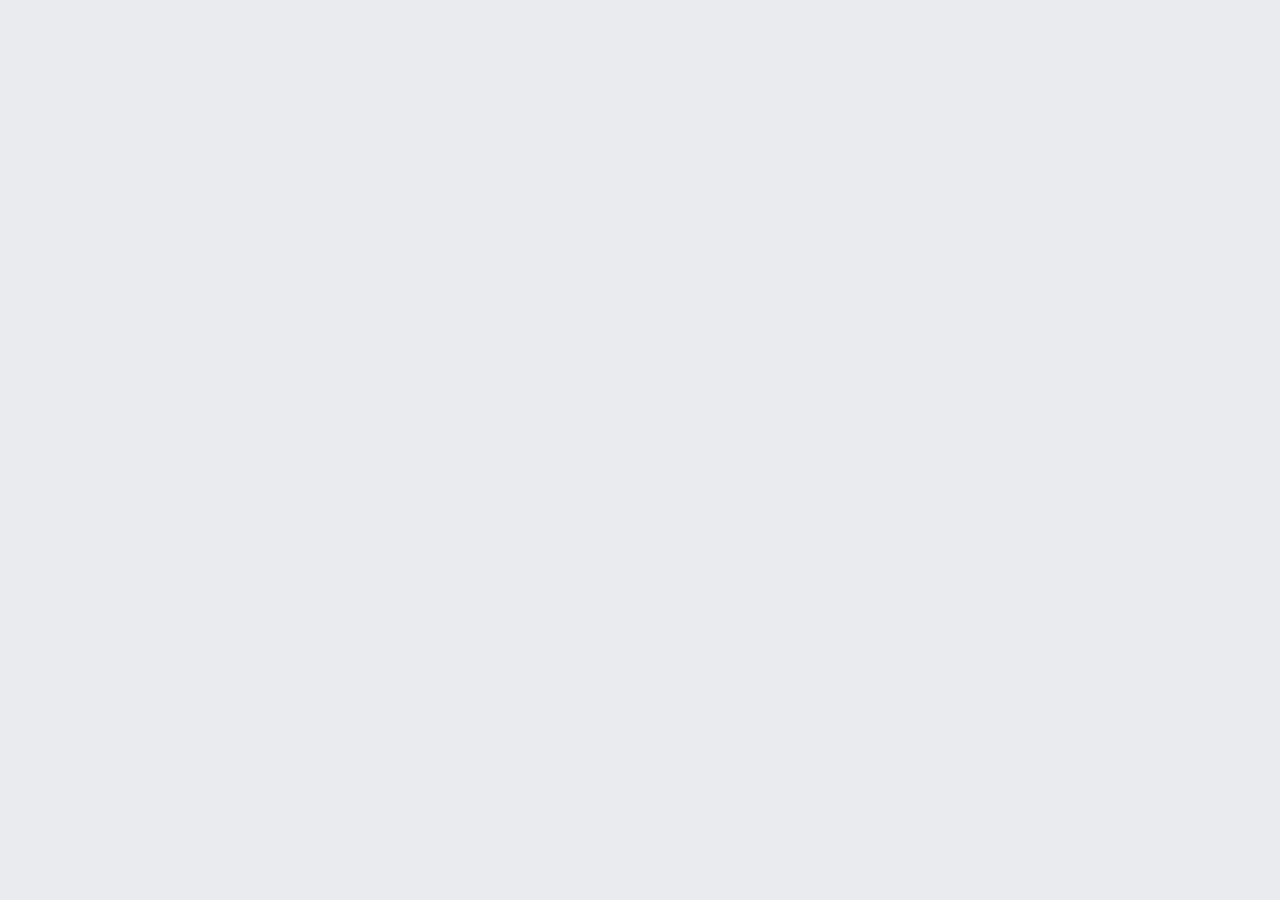
==== commit bd0f33d8: "Update Index.html" ====
--- a/Index.html
+++ b/Index.html
@@ -69,757 +69,5 @@
 @media (max-width:860px){.links-c{display:none}}
 @media (max-width:440px){.right .btn{display:none}.pill{padding-right:8px}}
 
-/* Bento */
-.bento{display:grid;gap:var(--gap);margin-top:16px;
-  grid-template-columns:2fr 1fr 1fr;
-  grid-template-rows:minmax(310px,auto) minmax(310px,auto) minmax(300px,auto) minmax(300px,auto);
-  grid-template-areas:"hero photo status" "hero photo exp" "feat tools quote" "clients else talk"}
-.tile{border-radius:var(--r);padding:clamp(24px,2.4vw,38px);display:flex;flex-direction:column;min-width:0;position:relative;overflow:hidden;color:var(--ink-dark);text-decoration:none}
-.tile.on-dark{color:var(--ink-light)}
-.tile .push{margin-top:auto}
 
-.t-hero{grid-area:hero;background:var(--card);color:var(--fg)}
-.who{display:flex;align-items:center;gap:14px;color:var(--muted)}
-.avatar{width:58px;height:58px;border-radius:50%;object-fit:cover;flex:none}
-h1{font-size:var(--t-hero);font-weight:500;letter-spacing:-.05em;line-height:1;margin:clamp(36px,5vw,64px) 0 0;max-width:13ch;text-wrap:balance}
-html[lang="uk"] h1{max-width:16ch;font-size:clamp(36px,4.6vw,70px)}
-.t-hero .sub{color:var(--muted);margin:22px 0 0;max-width:50ch;font-size:var(--t-m);line-height:1.6}
-.ctas{display:flex;gap:10px;flex-wrap:wrap;margin-top:28px}
-
-.t-photo{grid-area:photo;padding:0;background:var(--shepherd)}
-.t-photo img{width:100%;height:100%;object-fit:cover;object-position:50% 22%;display:block;min-height:420px}
-
-.t-status{grid-area:status;background:var(--mr-robin)}
-.t-status .label{display:flex;align-items:center;gap:10px}
-.pulse{width:12px;height:12px;border-radius:50%;background:#3E9B5F;flex:none;animation:pulse 2.4s infinite}
-@keyframes pulse{0%{box-shadow:0 0 0 0 rgba(62,155,95,.45)}70%{box-shadow:0 0 0 9px rgba(62,155,95,0)}100%{box-shadow:0 0 0 0 rgba(62,155,95,0)}}
-.tile h3{font-weight:500;letter-spacing:-.03em;line-height:1.1;margin:0;font-size:var(--t-l);text-wrap:balance}
-.tile .p{margin:12px 0 0;font-size:var(--t-s);line-height:1.5}
-
-.t-exp{grid-area:exp;background:var(--blue-smoke)}
-.big{font-size:clamp(56px,5.6vw,88px);font-weight:500;letter-spacing:-.06em;line-height:.95;white-space:nowrap}
-html[lang="uk"] .big{font-size:clamp(44px,4.4vw,70px)}
-
-.t-feat{grid-area:feat;background:var(--seaweed) url("img/honna.jpg") center 28%/cover no-repeat;min-height:300px}
-.t-feat::before{content:"";position:absolute;inset:0;background:linear-gradient(180deg,rgba(28,32,26,0) 30%,rgba(28,32,26,.78) 100%);pointer-events:none}
-.t-feat>*{position:relative}
-.t-feat .roundbtn{position:absolute}
-.t-feat .ghost-word{position:absolute;right:-.04em;top:-.12em;font-size:clamp(120px,15vw,230px);font-weight:500;letter-spacing:-.07em;line-height:1;color:rgba(255,255,255,.08);pointer-events:none;white-space:nowrap}
-.t-feat .label{opacity:.7}
-.t-feat h3{font-size:var(--t-xl);margin-top:8px}
-.t-feat .p{opacity:.8;max-width:40ch}
-.roundbtn{position:absolute;right:clamp(20px,2.2vw,34px);bottom:clamp(20px,2.2vw,34px);width:60px;height:60px;border-radius:50%;background:#fff;color:var(--ink-dark);display:grid;place-items:center;font-size:22px;transition:transform 300ms var(--ease-out)}
-
-.t-tools{grid-area:tools;background:var(--shepherd)}
-.chips{display:flex;flex-wrap:wrap;gap:8px;list-style:none;margin:0;padding:0}
-.chips li{background:rgba(255,255,255,.62);border-radius:999px;padding:9px 16px;font-size:var(--t-s)}
-
-.t-quote{grid-area:quote;background:var(--inky)}
-.qmark{font-size:56px;line-height:.6;color:var(--rescue);font-weight:600;height:30px;margin:0}
-.t-quote blockquote{margin:22px 0 0;font-size:clamp(18px,1.5vw,22px);line-height:1.45;letter-spacing:-.01em}
-.t-quote .by{color:rgba(246,244,241,.62);font-size:var(--t-s)}
-
-.t-clients{grid-area:clients;background:var(--card);color:var(--fg)}
-.t-clients .label{color:var(--muted)}
-.inds li{background:var(--bg);color:var(--fg)}
-
-.t-else{grid-area:else;background:var(--blue-smoke)}
-.elist{list-style:none;margin:22px 0 0;padding:0;display:grid;gap:8px}
-.elist a{display:flex;justify-content:space-between;align-items:baseline;gap:12px;text-decoration:none;font-size:clamp(24px,2.2vw,32px);font-weight:500;letter-spacing:-.03em;padding-block:6px}
-.elist a small{white-space:nowrap;font-size:var(--t-xs);font-family:var(--f-mono);letter-spacing:.04em;font-weight:400;opacity:.7;margin-left:auto;margin-right:12px}
-.elist a .ar{font-size:20px}
-
-
-.t-talk{grid-area:talk;background:var(--rescue);color:#fff}
-.t-talk .label{opacity:.85}
-.t-talk{container-type:inline-size}
-.t-talk h3{font-size:clamp(34px,3.3vw,52px);font-size:clamp(32px,17cqi,64px);letter-spacing:-.045em;line-height:1;overflow-wrap:break-word;hyphens:manual}
-html[lang="uk"] .t-talk h3{font-size:clamp(30px,2.7vw,44px);font-size:clamp(28px,15cqi,58px)}
-.t-talk .mail{display:block;margin-top:14px;font-size:var(--t-s);overflow-wrap:normal;word-break:normal}
-
-
-@media (max-width:1100px){
-  .bento{grid-template-columns:1fr 1fr;grid-template-rows:none;
-    grid-template-areas:"hero hero" "photo status" "photo exp" "feat feat" "tools quote" "clients clients" "else talk"}
-  .tile{min-height:260px}
-  .t-hero{min-height:0}
-}
-@media (max-width:640px){
-  .bento{grid-template-columns:1fr;grid-template-areas:"hero" "photo" "status" "exp" "feat" "tools" "quote" "clients" "else" "talk"}
-  .t-photo img{min-height:0;aspect-ratio:4/5}
-  :root{--r:26px}
-}
-
-/* Sections */
-section.block{margin-top:clamp(72px,10vw,140px)}
-.sec-head{display:flex;justify-content:space-between;align-items:baseline;gap:16px;flex-wrap:wrap;margin-bottom:clamp(20px,3vw,36px)}
-h2{font-size:var(--t-xl);font-weight:500;letter-spacing:-.045em;line-height:1.02;margin:0;text-wrap:balance}
-.sec-head .label{color:var(--muted)}
-
-/* Work */
-.work{display:grid;grid-template-columns:repeat(3,minmax(0,1fr));gap:var(--gap)}
-.card a{display:block;text-decoration:none;color:inherit}
-.card .blockc{position:relative;aspect-ratio:808/632;max-width:100%;border-radius:28px;padding:22px 24px;display:flex;flex-direction:column;color:var(--ink-dark);background-size:cover;background-position:center;overflow:hidden;transition:transform 300ms var(--ease-out)}
-.card .blockc.on-dark{color:var(--ink-light)}
-.card a:active .blockc{transform:scale(.985);transition-duration:160ms}
-.card .blockc .label{opacity:.72}
-.card .blockc h3{margin-top:auto;font-size:clamp(28px,2.8vw,42px);font-weight:500;letter-spacing:-.045em;line-height:.98;text-wrap:balance}
-.card .blockc .rb{position:absolute;top:18px;right:18px;width:42px;height:42px;border-radius:50%;background:rgba(255,255,255,.85);color:var(--ink-dark);display:grid;place-items:center;font-size:16px;transition:transform 300ms var(--ease-out)}
-.card .blockc.has-img h3,.card .blockc.has-img .label{display:none}
-.card .cap{display:flex;justify-content:space-between;gap:12px;padding:14px 6px 0}
-.card .cap p{margin:0;font-size:var(--t-s)}
-.card .cap .label{color:var(--muted);white-space:nowrap;padding-top:3px}
-@media (max-width:1100px){.work{grid-template-columns:repeat(2,minmax(0,1fr))}}
-@media (max-width:640px){.work{grid-template-columns:1fr}}
-
-/* Testimonials */
-.quotes{display:grid;grid-template-columns:repeat(3,minmax(0,1fr));gap:var(--gap)}
-.q{display:flex;flex-direction:column;gap:18px;padding:clamp(24px,2.4vw,36px);border-radius:var(--r);color:var(--ink-dark);margin:0;min-width:0}
-.q:nth-child(1){background:var(--mr-robin)}
-.q:nth-child(2){background:var(--shepherd)}
-.q:nth-child(3){background:var(--blue-smoke)}
-.q .pull{font-size:var(--t-l);font-weight:500;letter-spacing:-.03em;line-height:1.12;margin:0;text-wrap:balance}
-.q .full{font-size:var(--t-s);line-height:1.55;opacity:.8}
-.q .full p{margin:0 0 10px}
-.q .full p:last-child{margin:0}
-.q figcaption{margin-top:auto;padding-top:14px;border-top:1px solid rgba(28,29,31,.18);display:flex;justify-content:space-between;gap:12px;flex-wrap:wrap}
-.q figcaption b{font-weight:500}
-.q figcaption span{font-size:var(--t-xs);opacity:.7;align-self:center}
-@media (max-width:1100px){.quotes{grid-template-columns:1fr}.q .full{max-width:70ch}}
-
-/* About */
-.about{display:grid;grid-template-columns:5fr 6fr;gap:var(--gap)}
-.about .txt{background:var(--card);border-radius:var(--r);padding:clamp(24px,3vw,44px);min-width:0}
-.about .txt p{color:var(--muted);max-width:56ch;margin:20px 0 0;line-height:1.6}
-.about .txt p:first-of-type{color:var(--fg)}
-.timeline{list-style:none;margin:0;padding:8px clamp(24px,3vw,44px);background:var(--card);border-radius:var(--r);min-width:0}
-.timeline li{display:grid;grid-template-columns:130px 1fr;gap:16px;padding-block:22px;border-bottom:1px solid var(--line)}
-.timeline li:last-child{border-bottom:0}
-.timeline .label{color:var(--muted);padding-top:6px;font-variant-numeric:tabular-nums}
-.timeline h4{margin:0;font-size:var(--t-l);font-weight:500;letter-spacing:-.03em;line-height:1.15}
-.timeline .org{margin:4px 0 0;font-size:var(--t-s)}
-.timeline .what{margin:6px 0 0;font-size:var(--t-s);color:var(--muted)}
-@media (max-width:900px){.about{grid-template-columns:1fr}}
-@media (max-width:460px){.timeline li{grid-template-columns:1fr;gap:4px}}
-
-/* Contact */
-.contact{background:var(--card);border-radius:var(--r);padding:clamp(28px,5vw,72px)}
-.contact .label{display:flex;align-items:center;gap:10px;color:var(--muted)}
-.contact h2{font-size:clamp(44px,6.6vw,100px);letter-spacing:-.055em;line-height:.98;max-width:12ch;margin-top:26px}
-.contact .sub{color:var(--muted);margin:20px 0 30px;max-width:48ch}
-.mail-row{display:flex;flex-wrap:wrap;align-items:center;gap:12px 14px}
-.mail{font-size:var(--t-l);letter-spacing:-.02em;user-select:all;overflow-wrap:anywhere;font-weight:500;margin-right:6px}
-.copy-note{font-size:var(--t-xs);color:var(--muted);min-height:1em}
-
-/* Case page */
-#home>section,#contact,#work,#reviews,#about{scroll-margin-top:96px}
-.case{padding-top:clamp(20px,3vw,40px)}
-.case-head{display:grid;gap:18px;margin-bottom:clamp(28px,4vw,48px)}
-.back{display:inline-flex;align-items:center;gap:8px;text-decoration:none;color:var(--muted);font-size:var(--t-s);border:1px solid var(--line);border-radius:999px;padding:10px 18px;justify-self:start;transition:transform 160ms var(--ease-out),color .2s ease}
-.back:active{transform:scale(.97)}
-.case-head .label{color:var(--muted);margin-top:14px}
-.case-title{font-size:clamp(48px,8.4vw,132px);font-weight:500;letter-spacing:-.06em;line-height:.92;margin:0;text-wrap:balance}
-.case-sub{font-size:var(--t-l);color:var(--muted);max-width:32ch;margin:0;letter-spacing:-.02em;line-height:1.25;text-wrap:balance}
-.case-grid{display:grid;grid-template-columns:2fr 1fr;gap:var(--gap)}
-.case-hero{margin:0;border-radius:var(--r);overflow:hidden;background:var(--card);min-width:0}
-.case-hero img{display:block;width:100%;height:auto}
-.case-side{display:grid;grid-template-rows:auto 1fr;gap:var(--gap);min-width:0}
-.meta{background:var(--card);color:var(--fg);margin:0;gap:0}
-.meta div{display:grid;gap:6px;padding-block:14px;border-bottom:1px solid var(--line)}
-.meta div:first-child{padding-top:0}
-.meta div:last-child{border-bottom:0;padding-bottom:0}
-.meta dt{color:var(--muted)}
-.meta dd{margin:0;font-size:var(--t-m);font-weight:500;letter-spacing:-.01em}
-.stat{min-height:220px}
-.stat .fig{font-size:clamp(56px,5.4vw,88px);font-weight:500;letter-spacing:-.06em;line-height:.95;white-space:nowrap}
-.case-body{margin-top:clamp(48px,7vw,96px);border-bottom:1px solid var(--line)}
-.case-row{display:grid;grid-template-columns:1fr 2fr;gap:var(--gap);padding-block:clamp(24px,3vw,36px);border-top:1px solid var(--line)}
-.case-row h3{font-size:var(--t-l);font-weight:500;letter-spacing:-.03em;margin:0;line-height:1.15}
-.case-row p{margin:0;font-size:clamp(18px,1.5vw,22px);line-height:1.5;max-width:58ch;min-width:0}
-.case-gallery{display:grid;gap:var(--gap);margin-top:clamp(40px,6vw,80px)}
-.case-gallery figure{margin:0;border-radius:var(--r);overflow:hidden;background:var(--card)}
-.case-gallery img{display:block;width:100%;height:auto}
-.g-row{display:grid;grid-template-columns:repeat(var(--n),minmax(0,1fr));gap:var(--gap);align-items:start}
-.g-row img{display:block;width:100%;height:auto}
-.g-wide video{display:block;width:100%;height:auto}
-.case-gallery .g-mid{width:100%;max-width:860px;justify-self:center}
-.g-row figure{margin:0;border-radius:var(--r);overflow:hidden;background:#0B1433}
-.g-vid video{display:block;width:100%;aspect-ratio:1;object-fit:cover}
-@media (max-width:640px){.g-row{grid-template-columns:1fr}}
-.case-note{color:var(--muted);margin:22px 0 0;text-transform:none;letter-spacing:.02em}
-.case-cta{display:grid;grid-template-columns:repeat(3,minmax(0,1fr));gap:var(--gap);margin-top:clamp(48px,7vw,96px)}
-.case-cta .tile{min-height:300px;transition:transform 160ms var(--ease-out)}
-.case-cta .t-talk{grid-area:auto}
-.case-cta.two{grid-template-columns:repeat(2,minmax(0,1fr))}
-.case-cta .tile:active{transform:scale(.985)}
-.t-bh{background:var(--inky)}
-.t-bh h3{font-size:var(--t-l);max-width:12ch}
-.t-next{background:var(--inky) center/cover no-repeat}
-.t-next::before{content:"";position:absolute;inset:0;background:linear-gradient(180deg,rgba(20,21,23,.15) 20%,rgba(20,21,23,.8) 100%)}
-.t-next>*{position:relative}
-.t-next h3{font-size:var(--t-xl)}
-@media (hover:hover) and (pointer:fine){.back:hover{color:var(--fg)}.t-bh:hover .roundbtn{transform:rotate(45deg)}}
-@media (max-width:980px){.case-grid{grid-template-columns:1fr}.case-side{grid-template-columns:1fr 1fr;grid-template-rows:none}.case-cta{grid-template-columns:1fr 1fr}.case-cta .t-talk{grid-column:1/-1}.case-cta.two .t-talk{grid-column:auto}}
-@media (max-width:640px){.case-side,.case-cta{grid-template-columns:1fr}.case-row{grid-template-columns:1fr;gap:10px}.case-cta .tile{min-height:220px}}
-.settled .bento>.tile,.settled .t-photo img,.settled .pill{animation:none}
-
-/* Footer */
-footer{overflow:hidden;margin-top:clamp(56px,8vw,110px)}
-.wordmark{font-size:clamp(60px,16.4vw,240px);font-weight:500;letter-spacing:-.07em;line-height:.8;margin:0;white-space:nowrap;color:var(--fg)}
-.foot-row{display:flex;justify-content:space-between;align-items:center;gap:16px;flex-wrap:wrap;padding-block:24px 30px;border-top:1px solid var(--line);margin-top:clamp(16px,2vw,28px)}
-.foot-row .label{color:var(--muted)}
-.foot-links{display:flex;gap:18px}
-.foot-links a{font-size:var(--t-s);text-decoration:none;color:var(--muted)}
-.foot-links a:hover{color:var(--fg)}
-
-/* Motion */
-.t-feat,.t-talk{transition:transform 160ms var(--ease-out)}
-.t-feat:active,.t-talk:active{transform:scale(.985)}
-@media (hover:hover) and (pointer:fine){
-  .card a:hover .blockc{transform:translateY(-4px)}
-  .card a:hover .rb,.t-feat:hover .roundbtn{transform:rotate(45deg)}
-  .elist a:hover{text-decoration:underline;text-underline-offset:5px;text-decoration-thickness:1px}
-  .t-talk:hover h3{text-decoration:underline;text-decoration-thickness:2px;text-underline-offset:6px}
-}
-@keyframes rise{from{opacity:0;transform:translateY(16px) scale(.985)}}
-@keyframes fade{from{opacity:0}}
-@keyframes settle{from{transform:scale(1.07)}}
-.pill{animation:fade 500ms ease backwards}
-.bento>.tile{animation:rise 700ms var(--ease-out) backwards}
-.bento>.tile:nth-child(2){animation-delay:60ms}
-.bento>.tile:nth-child(3){animation-delay:120ms}
-.bento>.tile:nth-child(4){animation-delay:180ms}
-.bento>.tile:nth-child(5){animation-delay:240ms}
-.bento>.tile:nth-child(6){animation-delay:290ms}
-.bento>.tile:nth-child(7){animation-delay:340ms}
-.bento>.tile:nth-child(8){animation-delay:380ms}
-.bento>.tile:nth-child(9){animation-delay:420ms}
-.bento>.tile:nth-child(10){animation-delay:460ms}
-.t-photo img{animation:settle 1200ms var(--ease-out) backwards}
-.btn.done{background:var(--seaweed);border-color:var(--seaweed);color:#fff}
-@media (prefers-reduced-motion:reduce){
-  .bento>.tile{animation-name:fade;animation-duration:400ms}
-  .t-photo img{animation:none}
-  .card a .blockc,.card a:hover .blockc{transform:none}
-  .pulse{animation:none}
-}
-.ic{display:inline-block;vertical-align:-0.125em;flex:none}
-.roundbtn .ic{width:24px;height:24px}
-.rb .ic{width:18px;height:18px}
-</style>
-<link type="text/css" rel="stylesheet" charset="UTF-8" href="./Катерина Катаровска_files/m=el_main_css"></head>
-<body class="settled">
-
-
-<header class="top">
-  <div class="wrap">
-    <div class="pill">
-      <a class="brand" href="https://www.katarovska.com/#top"><span class="gdot" aria-hidden="true"></span><font dir="auto" style="vertical-align: inherit;"><font dir="auto" style="vertical-align: inherit;">Катерина Катаровска</font></font></a>
-      <nav class="links-c" aria-label="Главное">
-        <a href="https://www.katarovska.com/#work" data-i="nav_work"><font dir="auto" style="vertical-align: inherit;"><font dir="auto" style="vertical-align: inherit;">Работа</font></font></a>
-        <a href="https://www.katarovska.com/#reviews" data-i="nav_rev"><font dir="auto" style="vertical-align: inherit;"><font dir="auto" style="vertical-align: inherit;">Отзывы</font></font></a>
-        <a href="https://www.katarovska.com/#about" data-i="nav_about"><font dir="auto" style="vertical-align: inherit;"><font dir="auto" style="vertical-align: inherit;">О нас</font></font></a>
-        <a href="https://www.katarovska.com/#contact" data-i="nav_contact"><font dir="auto" style="vertical-align: inherit;"><font dir="auto" style="vertical-align: inherit;">Контакты</font></font></a>
-      </nav>
-      <div class="right">
-        <div class="lang" role="group" aria-label="Язык" data-active="en">
-          <button type="button" id="lang-en" data-lang="en" aria-pressed="true"><font dir="auto" style="vertical-align: inherit;"><font dir="auto" style="vertical-align: inherit;">EN</font></font></button>
-          <button type="button" id="lang-ua" data-lang="ua" aria-pressed="false"><font dir="auto" style="vertical-align: inherit;"><font dir="auto" style="vertical-align: inherit;">UA</font></font></button>
-        </div>
-        <a class="btn" href="https://www.katarovska.com/#contact"><span data-i="email_me"><font dir="auto" style="vertical-align: inherit;"><font dir="auto" style="vertical-align: inherit;">Напишите мне по электронной почте</font></font></span><span class="ar" aria-hidden="true"><svg class="ic" viewBox="0 0 24 24" width="1em" height="1em" fill="none" stroke="currentColor" stroke-width="2" stroke-linecap="round" stroke-linejoin="round" aria-hidden="true" focusable="false"><path d="M7 17 17 7M8 7h9v9"></path></svg></span></a>
-      </div>
-    </div>
-  </div>
-</header>
-
-<main id="top" class="wrap">
-<div id="home">
-  <div class="bento">
-    <section class="tile t-hero" aria-labelledby="h1">
-      <div class="who"><img class="avatar" src="./Катерина Катаровска_files/avatar.jpg" alt="" width="58" height="58"><p class="label" data-i="eyebrow"><font dir="auto" style="vertical-align: inherit;"><font dir="auto" style="vertical-align: inherit;">Маркетинговый и визуальный дизайнер · Братислава</font></font></p></div>
-      <h1 id="h1" data-i="h1"><font dir="auto" style="vertical-align: inherit;"><font dir="auto" style="vertical-align: inherit;">Я умею сделать сложные продукты понятными и продать их.</font></font></h1>
-      <p class="sub" data-i="sub"><font dir="auto" style="vertical-align: inherit;"><font dir="auto" style="vertical-align: inherit;">Более 6 лет опыта в разработке маркетинговых материалов для IT, SaaS, финтех и EdTech: кейсы, презентации для руководителей, целевые страницы и рекламные креативы.</font></font></p>
-      <div class="ctas">
-        <a class="btn accent" href="https://www.katarovska.com/#contact"><span data-i="email_me"><font dir="auto" style="vertical-align: inherit;"><font dir="auto" style="vertical-align: inherit;">Напишите мне по электронной почте</font></font></span><span class="ar" aria-hidden="true"><svg class="ic" viewBox="0 0 24 24" width="1em" height="1em" fill="none" stroke="currentColor" stroke-width="2" stroke-linecap="round" stroke-linejoin="round" aria-hidden="true" focusable="false"><path d="M7 17 17 7M8 7h9v9"></path></svg></span></a>
-        <a class="btn ghost" href="https://www.katarovska.com/#work"><span data-i="see_work"><font dir="auto" style="vertical-align: inherit;"><font dir="auto" style="vertical-align: inherit;">Смотрите работу</font></font></span><span class="ar" aria-hidden="true"><svg class="ic" viewBox="0 0 24 24" width="1em" height="1em" fill="none" stroke="currentColor" stroke-width="2" stroke-linecap="round" stroke-linejoin="round" aria-hidden="true" focusable="false"><path d="M7 17 17 7M8 7h9v9"></path></svg></span></a>
-      </div>
-    </section>
-
-    <div class="tile t-photo"><img src="./Катерина Катаровска_files/kateryna.jpg" alt="Катерина Катаровска" data-i-alt="photo_alt" width="900" height="1200"></div>
-
-    <div class="tile t-status">
-      <p class="label"><span class="pulse" aria-hidden="true"></span><span data-i="status"><font dir="auto" style="vertical-align: inherit;"><font dir="auto" style="vertical-align: inherit;">Статус</font></font></span></p>
-      <div class="push">
-        <h3 data-i="status_h"><font dir="auto" style="vertical-align: inherit;"><font dir="auto" style="vertical-align: inherit;">Открыт для новых проектов</font></font></h3>
-        <p class="p" data-i="status_p"><font dir="auto" style="vertical-align: inherit;"><font dir="auto" style="vertical-align: inherit;">Удалённая работа или фриланс: маркетинговый дизайн, презентации, целевые страницы, рекламные креативы.</font></font></p>
-      </div>
-    </div>
-
-    <div class="tile t-exp">
-      <p class="label" data-i="exp"><font dir="auto" style="vertical-align: inherit;"><font dir="auto" style="vertical-align: inherit;">Опыт</font></font></p>
-      <div class="push">
-        <div class="big" data-i="yrs"><font dir="auto" style="vertical-align: inherit;"><font dir="auto" style="vertical-align: inherit;">6+ лет</font></font></div>
-        <p class="p" data-i="exp_p"><font dir="auto" style="vertical-align: inherit;"><font dir="auto" style="vertical-align: inherit;">Более 60 примеров успешных проектов, более 30 презентаций для руководителей (одна из которых была подготовлена ​​для компании из «большой четверки») и десятки целевых страниц.</font></font></p>
-      </div>
-    </div>
-
-    <a class="tile t-feat on-dark" href="https://www.katarovska.com/#honna">
-      <div class="push">
-        <p class="label" data-i="feat_label"><font dir="auto" style="vertical-align: inherit;"><font dir="auto" style="vertical-align: inherit;">Рекомендуемые товары · Электронная коммерция</font></font></p>
-        <h3><font dir="auto" style="vertical-align: inherit;"><font dir="auto" style="vertical-align: inherit;">Хонна Лондон</font></font></h3>
-        <p class="p" data-i="feat_desc"><font dir="auto" style="vertical-align: inherit;"><font dir="auto" style="vertical-align: inherit;">Редизайн сайта</font></font></p>
-      </div>
-      <span class="roundbtn" aria-hidden="true"><svg class="ic" viewBox="0 0 24 24" width="1em" height="1em" fill="none" stroke="currentColor" stroke-width="2" stroke-linecap="round" stroke-linejoin="round" aria-hidden="true" focusable="false"><path d="M7 17 17 7M8 7h9v9"></path></svg></span>
-    </a>
-
-    <div class="tile t-tools">
-      <p class="label" data-i="tools"><font dir="auto" style="vertical-align: inherit;"><font dir="auto" style="vertical-align: inherit;">Инструменты</font></font></p>
-      <ul class="chips push">
-        <li><font dir="auto" style="vertical-align: inherit;"><font dir="auto" style="vertical-align: inherit;">Figma</font></font></li><li><font dir="auto" style="vertical-align: inherit;"><font dir="auto" style="vertical-align: inherit;">Photoshop</font></font></li><li><font dir="auto" style="vertical-align: inherit;"><font dir="auto" style="vertical-align: inherit;">Иллюстратор</font></font></li><li><font dir="auto" style="vertical-align: inherit;"><font dir="auto" style="vertical-align: inherit;">Adobe CC</font></font></li><li data-i="ai"><font dir="auto" style="vertical-align: inherit;"><font dir="auto" style="vertical-align: inherit;">Инструменты ИИ</font></font></li>
-      </ul>
-    </div>
-
-    <figure class="tile t-quote on-dark" style="margin:0">
-      <p class="qmark" aria-hidden="true"><font dir="auto" style="vertical-align: inherit;"><font dir="auto" style="vertical-align: inherit;">“</font></font></p>
-      <blockquote data-i="bq"><font dir="auto" style="vertical-align: inherit;"><font dir="auto" style="vertical-align: inherit;">Она не просто умеет красиво оформлять вещи, она умеет их эффективно использовать.</font></font></blockquote>
-      <figcaption class="by push" data-i="bq_by"><font dir="auto" style="vertical-align: inherit;"><font dir="auto" style="vertical-align: inherit;">Ирина П., коллега из Onix-Systems.</font></font></figcaption>
-    </figure>
-
-    <div class="tile t-clients">
-      <p class="label" data-i="industries"><font dir="auto" style="vertical-align: inherit;"><font dir="auto" style="vertical-align: inherit;">Отрасли</font></font></p>
-      <ul class="chips inds push"><li><font dir="auto" style="vertical-align: inherit;"><font dir="auto" style="vertical-align: inherit;">IT-аутсорсинг</font></font></li><li><font dir="auto" style="vertical-align: inherit;"><font dir="auto" style="vertical-align: inherit;">SaaS</font></font></li><li><font dir="auto" style="vertical-align: inherit;"><font dir="auto" style="vertical-align: inherit;">Финтех</font></font></li><li><font dir="auto" style="vertical-align: inherit;"><font dir="auto" style="vertical-align: inherit;">EdTech</font></font></li><li><font dir="auto" style="vertical-align: inherit;"><font dir="auto" style="vertical-align: inherit;">Электронная коммерция</font></font></li></ul>
-    </div>
-
-    <div class="tile t-else">
-      <p class="label" data-i="elsewhere"><font dir="auto" style="vertical-align: inherit;"><font dir="auto" style="vertical-align: inherit;">В другом месте</font></font></p>
-      <ul class="elist">
-        <li><a href="https://www.behance.net/katarovska" target="_blank" rel="noopener"><font dir="auto" style="vertical-align: inherit;"><font dir="auto" style="vertical-align: inherit;">Behance</font></font><small data-i="bh_stats"><font dir="auto" style="vertical-align: inherit;"><font dir="auto" style="vertical-align: inherit;">6,8 тыс. просмотров</font></font></small><span class="ar" aria-hidden="true"><svg class="ic" viewBox="0 0 24 24" width="1em" height="1em" fill="none" stroke="currentColor" stroke-width="2" stroke-linecap="round" stroke-linejoin="round" aria-hidden="true" focusable="false"><path d="M7 17 17 7M8 7h9v9"></path></svg></span></a></li>
-        <li><a href="https://www.linkedin.com/in/kateryna-katarovska-999645174/" target="_blank" rel="noopener"><font dir="auto" style="vertical-align: inherit;"><font dir="auto" style="vertical-align: inherit;">LinkedIn</font></font><span class="ar" aria-hidden="true"><svg class="ic" viewBox="0 0 24 24" width="1em" height="1em" fill="none" stroke="currentColor" stroke-width="2" stroke-linecap="round" stroke-linejoin="round" aria-hidden="true" focusable="false"><path d="M7 17 17 7M8 7h9v9"></path></svg></span></a></li>
-      </ul>
-    </div>
-
-    <a class="tile t-talk" href="https://www.katarovska.com/#contact">
-      <p class="label" data-i="talk"><font dir="auto" style="vertical-align: inherit;"><font dir="auto" style="vertical-align: inherit;">Есть проект?</font></font></p>
-      <div class="push">
-        <h3 data-i="talk_h"><font dir="auto" style="vertical-align: inherit;"><font dir="auto" style="vertical-align: inherit;">Начать проект →</font></font></h3>
-        <span class="mail"><font dir="auto" style="vertical-align: inherit;"><font dir="auto" style="vertical-align: inherit;">kateryna.katarovska@gmail.com</font></font><wbr><font dir="auto" style="vertical-align: inherit;"></font></span>
-      </div>
-    </a>
-  </div>
-
-  <section class="block" id="work">
-    <div class="sec-head">
-      <h2 data-i="sel_work"><font dir="auto" style="vertical-align: inherit;"><font dir="auto" style="vertical-align: inherit;">Избранные работы</font></font></h2>
-      <span class="label" data-i="count"><font dir="auto" style="vertical-align: inherit;"><font dir="auto" style="vertical-align: inherit;">8 проектов</font></font></span>
-    </div>
-    <div class="work" id="work-grid"><article class="card"><a href="https://www.katarovska.com/#index-fintech"><div class="blockc on-dark has-img" style="background-color:var(--inky);background-image:url('img/indexdev.jpg')"><p class="label"><font dir="auto" style="vertical-align: inherit;"><font dir="auto" style="vertical-align: inherit;">Веб-дизайн</font></font></p><span class="rb" aria-hidden="true"><svg class="ic" viewBox="0 0 24 24" width="1em" height="1em" fill="none" stroke="currentColor" stroke-width="2" stroke-linecap="round" stroke-linejoin="round" aria-hidden="true" focusable="false"><path d="M7 17 17 7M8 7h9v9"></path></svg></span><h3><font dir="auto" style="vertical-align: inherit;"><font dir="auto" style="vertical-align: inherit;">Index.dev Fintech</font></font></h3></div><div class="cap"><p><b style="font-weight:500"><font dir="auto" style="vertical-align: inherit;"><font dir="auto" style="vertical-align: inherit;">Index.dev Финтех</font></font></b><font dir="auto" style="vertical-align: inherit;"><font dir="auto" style="vertical-align: inherit;"> · Целевая страница финтех-компании-партнера по разработке программного обеспечения</font></font></p><span class="label"><font dir="auto" style="vertical-align: inherit;"><font dir="auto" style="vertical-align: inherit;">Просмотр</font></font></span></div></a></article><article class="card"><a href="https://www.katarovska.com/#honna"><div class="blockc has-img" style="background-color:var(--blue-smoke);background-image:url('img/honna.jpg')"><p class="label"><font dir="auto" style="vertical-align: inherit;"><font dir="auto" style="vertical-align: inherit;">Веб-дизайн</font></font></p><span class="rb" aria-hidden="true"><svg class="ic" viewBox="0 0 24 24" width="1em" height="1em" fill="none" stroke="currentColor" stroke-width="2" stroke-linecap="round" stroke-linejoin="round" aria-hidden="true" focusable="false"><path d="M7 17 17 7M8 7h9v9"></path></svg></span><h3><font dir="auto" style="vertical-align: inherit;"><font dir="auto" style="vertical-align: inherit;">Хонна Лондон</font></font></h3></div><div class="cap"><p><b style="font-weight:500"><font dir="auto" style="vertical-align: inherit;"><font dir="auto" style="vertical-align: inherit;">Honna London</font></font></b><font dir="auto" style="vertical-align: inherit;"><font dir="auto" style="vertical-align: inherit;"> · Редизайн веб-сайта электронной коммерции</font></font></p><span class="label"><font dir="auto" style="vertical-align: inherit;"><font dir="auto" style="vertical-align: inherit;">Просмотр</font></font></span></div></a></article><article class="card"><a href="https://www.katarovska.com/#decisive"><div class="blockc on-dark has-img" style="background-color:var(--inky);background-image:url('img/decisive.jpg')"><p class="label"><font dir="auto" style="vertical-align: inherit;"><font dir="auto" style="vertical-align: inherit;">Веб-дизайн</font></font></p><span class="rb" aria-hidden="true"><svg class="ic" viewBox="0 0 24 24" width="1em" height="1em" fill="none" stroke="currentColor" stroke-width="2" stroke-linecap="round" stroke-linejoin="round" aria-hidden="true" focusable="false"><path d="M7 17 17 7M8 7h9v9"></path></svg></span><h3><font dir="auto" style="vertical-align: inherit;"><font dir="auto" style="vertical-align: inherit;">Решающий</font></font></h3></div><div class="cap"><p><b style="font-weight:500"><font dir="auto" style="vertical-align: inherit;"><font dir="auto" style="vertical-align: inherit;">Решительный</font></font></b><font dir="auto" style="vertical-align: inherit;"><font dir="auto" style="vertical-align: inherit;"> · Редизайн корпоративного веб-сайта</font></font></p><span class="label"><font dir="auto" style="vertical-align: inherit;"><font dir="auto" style="vertical-align: inherit;">Просмотр</font></font></span></div></a></article><article class="card"><a href="https://www.katarovska.com/#marketing"><div class="blockc on-dark has-img" style="background-color:var(--rescue);background-image:url('img/marketing/01.jpg')"><p class="label"><font dir="auto" style="vertical-align: inherit;"><font dir="auto" style="vertical-align: inherit;">Маркетинговый дизайн</font></font></p><span class="rb" aria-hidden="true"><svg class="ic" viewBox="0 0 24 24" width="1em" height="1em" fill="none" stroke="currentColor" stroke-width="2" stroke-linecap="round" stroke-linejoin="round" aria-hidden="true" focusable="false"><path d="M7 17 17 7M8 7h9v9"></path></svg></span><h3><font dir="auto" style="vertical-align: inherit;"><font dir="auto" style="vertical-align: inherit;">Избранный маркетинговый дизайн</font></font></h3></div><div class="cap"><p><b style="font-weight:500"><font dir="auto" style="vertical-align: inherit;"><font dir="auto" style="vertical-align: inherit;">Избранные работы по маркетинговому дизайну</font></font></b><font dir="auto" style="vertical-align: inherit;"><font dir="auto" style="vertical-align: inherit;"> : редакционные материалы, презентации, лид-магниты, фирменная полиграфия.</font></font></p><span class="label"><font dir="auto" style="vertical-align: inherit;"><font dir="auto" style="vertical-align: inherit;">Просмотр</font></font></span></div></a></article><article class="card"><a href="https://www.katarovska.com/#corevia"><div class="blockc has-img" style="background-color:var(--blue-smoke);background-image:url('img/pitch.jpg')"><p class="label"><font dir="auto" style="vertical-align: inherit;"><font dir="auto" style="vertical-align: inherit;">Презентации</font></font></p><span class="rb" aria-hidden="true"><svg class="ic" viewBox="0 0 24 24" width="1em" height="1em" fill="none" stroke="currentColor" stroke-width="2" stroke-linecap="round" stroke-linejoin="round" aria-hidden="true" focusable="false"><path d="M7 17 17 7M8 7h9v9"></path></svg></span><h3><font dir="auto" style="vertical-align: inherit;"><font dir="auto" style="vertical-align: inherit;">Презентация Corevia</font></font></h3></div><div class="cap"><p><b style="font-weight:500"><font dir="auto" style="vertical-align: inherit;"><font dir="auto" style="vertical-align: inherit;">Презентация Corevia</font></font></b><font dir="auto" style="vertical-align: inherit;"><font dir="auto" style="vertical-align: inherit;"> · Презентация для компании, предоставляющей услуги в области искусственного интеллекта</font></font></p><span class="label"><font dir="auto" style="vertical-align: inherit;"><font dir="auto" style="vertical-align: inherit;">Просмотр</font></font></span></div></a></article><article class="card"><a href="https://www.katarovska.com/#nibble"><div class="blockc has-img" style="background-color:var(--shepherd);background-image:url('img/nibble.jpg')"><p class="label"><font dir="auto" style="vertical-align: inherit;"><font dir="auto" style="vertical-align: inherit;">Рекламные креативы</font></font></p><span class="rb" aria-hidden="true"><svg class="ic" viewBox="0 0 24 24" width="1em" height="1em" fill="none" stroke="currentColor" stroke-width="2" stroke-linecap="round" stroke-linejoin="round" aria-hidden="true" focusable="false"><path d="M7 17 17 7M8 7h9v9"></path></svg></span><h3><font dir="auto" style="vertical-align: inherit;"><font dir="auto" style="vertical-align: inherit;">Погрызть</font></font></h3></div><div class="cap"><p><b style="font-weight:500"><font dir="auto" style="vertical-align: inherit;"><font dir="auto" style="vertical-align: inherit;">Nibble</font></font></b><font dir="auto" style="vertical-align: inherit;"><font dir="auto" style="vertical-align: inherit;"> · Рекламная кампания для приложения для быстрого обучения</font></font></p><span class="label"><font dir="auto" style="vertical-align: inherit;"><font dir="auto" style="vertical-align: inherit;">Просмотр</font></font></span></div></a></article><article class="card"><a href="https://www.katarovska.com/#korn"><div class="blockc has-img" style="background-color:var(--mr-robin);background-image:url('img/korn-2.jpg')"><p class="label"><font dir="auto" style="vertical-align: inherit;"><font dir="auto" style="vertical-align: inherit;">Веб-дизайн</font></font></p><span class="rb" aria-hidden="true"><svg class="ic" viewBox="0 0 24 24" width="1em" height="1em" fill="none" stroke="currentColor" stroke-width="2" stroke-linecap="round" stroke-linejoin="round" aria-hidden="true" focusable="false"><path d="M7 17 17 7M8 7h9v9"></path></svg></span><h3><font dir="auto" style="vertical-align: inherit;"><font dir="auto" style="vertical-align: inherit;">Корн</font></font></h3></div><div class="cap"><p><b style="font-weight:500"><font dir="auto" style="vertical-align: inherit;"><font dir="auto" style="vertical-align: inherit;">Korn</font></font></b><font dir="auto" style="vertical-align: inherit;"><font dir="auto" style="vertical-align: inherit;"> · Wasteland Voice, статья о группе.</font></font></p><span class="label"><font dir="auto" style="vertical-align: inherit;"><font dir="auto" style="vertical-align: inherit;">Просмотр</font></font></span></div></a></article><article class="card"><a href="https://www.katarovska.com/#transfernow"><div class="blockc on-dark has-img" style="background-color:var(--seaweed);background-image:url('img/transfernow.jpg')"><p class="label"><font dir="auto" style="vertical-align: inherit;"><font dir="auto" style="vertical-align: inherit;">Пользовательский интерфейс приложения</font></font></p><span class="rb" aria-hidden="true"><svg class="ic" viewBox="0 0 24 24" width="1em" height="1em" fill="none" stroke="currentColor" stroke-width="2" stroke-linecap="round" stroke-linejoin="round" aria-hidden="true" focusable="false"><path d="M7 17 17 7M8 7h9v9"></path></svg></span><h3><font dir="auto" style="vertical-align: inherit;"><font dir="auto" style="vertical-align: inherit;">TransferNow</font></font></h3></div><div class="cap"><p><b style="font-weight:500"><font dir="auto" style="vertical-align: inherit;"><font dir="auto" style="vertical-align: inherit;">TransferNow</font></font></b><font dir="auto" style="vertical-align: inherit;"><font dir="auto" style="vertical-align: inherit;"> · Приложение для планирования трансфера в аэропорт</font></font></p><span class="label"><font dir="auto" style="vertical-align: inherit;"><font dir="auto" style="vertical-align: inherit;">Просмотр</font></font></span></div></a></article></div>
-  </section>
-
-  <section class="block" id="reviews">
-    <div class="sec-head">
-      <h2 data-i="rev_h"><font dir="auto" style="vertical-align: inherit;"><font dir="auto" style="vertical-align: inherit;">Добрые слова</font></font></h2>
-      <span class="label" data-i="rev_note"><font dir="auto" style="vertical-align: inherit;"><font dir="auto" style="vertical-align: inherit;">3 рекомендации</font></font></span>
-    </div>
-    <div class="quotes">
-      <figure class="q">
-        <blockquote class="pull" data-i="q1_pull"><font dir="auto" style="vertical-align: inherit;"><font dir="auto" style="vertical-align: inherit;">Это секретное оружие, к которому я обращаюсь, когда мне нужен нестандартно мыслящий человек, способный воплотить в жизнь элегантные дизайнерские идеи.</font></font></blockquote>
-        <div class="full"><p data-i="q1_a"><font dir="auto" style="vertical-align: inherit;"><font dir="auto" style="vertical-align: inherit;">Катерина на протяжении последних 10 лет сотрудничает со мной в качестве фрилансера по проектам. Работать с ней — одно удовольствие: она талантлива, разносторонняя, внимательна к деталям и всегда доводит дело до конца. Она легко справляется с работой в различных областях: UX-дизайн программного обеспечения, дизайн для агентств, цифровое искусство и физическое искусство.</font></font></p><p data-i="q1_b"><font dir="auto" style="vertical-align: inherit;"><font dir="auto" style="vertical-align: inherit;">Я работаю в сфере управления программными продуктами и владею студией звукозаписи. Катерина — мое секретное оружие, к которому я обращаюсь, когда мне нужен нестандартно мыслящий человек, способный воплотить в жизнь элегантный дизайн.</font></font></p></div>
-        <figcaption><b><font dir="auto" style="vertical-align: inherit;"><font dir="auto" style="vertical-align: inherit;">Эрик К</font></font></b><span data-i="q1_who"><font dir="auto" style="vertical-align: inherit;"><font dir="auto" style="vertical-align: inherit;">Менеджер по продуктам и владелец студии · США</font></font></span></figcaption>
-      </figure>
-      <figure class="q">
-        <blockquote class="pull" data-i="q2_pull"><font dir="auto" style="vertical-align: inherit;"><font dir="auto" style="vertical-align: inherit;">Созданные ею маркетинговые материалы сыграли решающую роль в моем общении с ведущими клиентами компании.</font></font></blockquote>
-        <div class="full"><p data-i="q2_a"><font dir="auto" style="vertical-align: inherit;"><font dir="auto" style="vertical-align: inherit;">Мне посчастливилось работать с Кейт над несколькими маркетинговыми и торговыми презентациями, и ее вклад был действительно полезен. Она обладает прекрасной способностью структурировать сложный контент и переводить технические детали в четкие, ориентированные на бизнес визуальные сообщения. Созданные ею маркетинговые материалы сыграли решающую роль в моем общении с ведущими клиентами компании и помогли мне уверенно и ясно представить ценность нашей компании.</font></font></p><p data-i="q2_b"><font dir="auto" style="vertical-align: inherit;"><font dir="auto" style="vertical-align: inherit;">Ее подход значительно улучшил согласованность действий с клиентом, переговорный процесс и общее качество предоставления информации.</font></font></p></div>
-        <figcaption><b><font dir="auto" style="vertical-align: inherit;"><font dir="auto" style="vertical-align: inherit;">Марина П</font></font></b><span data-i="q2_who"><font dir="auto" style="vertical-align: inherit;"><font dir="auto" style="vertical-align: inherit;">Презентации для продаж · Польша</font></font></span></figcaption>
-      </figure>
-      <figure class="q">
-        <blockquote class="pull" data-i="q3_pull"><font dir="auto" style="vertical-align: inherit;"><font dir="auto" style="vertical-align: inherit;">Она не просто умеет красиво оформлять вещи, она умеет их эффективно использовать.</font></font></blockquote>
-        <div class="full"><p data-i="q3_a"><font dir="auto" style="vertical-align: inherit;"><font dir="auto" style="vertical-align: inherit;">Мне посчастливилось работать с Катериной в Onix-Systems. Катерина обладает редким сочетанием дизайнерского таланта и стратегического мышления — она не просто делает вещи красивыми, она заставляет их работать. Благодаря опыту в маркетинговом дизайне, UX/UI и продуктовом мышлении, у нее есть природная способность переводить сложные идеи в понятный и интуитивно понятный пользовательский опыт. Больше всего выделяется то, как она связывает визуальные решения с реальными бизнес-целями, учитывая на каждом этапе как потребности пользователей, так и конверсию.</font></font></p><p data-i="q3_b"><font dir="auto" style="vertical-align: inherit;"><font dir="auto" style="vertical-align: inherit;">Я бы порекомендовала Катерину любой команде, которая ценит дизайнеров, способных мыслить не только с точки зрения эстетики, но и брать на себя ответственность за весь пользовательский опыт.</font></font></p></div>
-        <figcaption><b><font dir="auto" style="vertical-align: inherit;"><font dir="auto" style="vertical-align: inherit;">Ирина П</font></font></b><span data-i="q3_who"><font dir="auto" style="vertical-align: inherit;"><font dir="auto" style="vertical-align: inherit;">Коллега в компании Onix-Systems · Украина</font></font></span></figcaption>
-      </figure>
-    </div>
-  </section>
-
-  <section class="block" id="about">
-    <div class="sec-head"><h2 data-i="about_h"><font dir="auto" style="vertical-align: inherit;"><font dir="auto" style="vertical-align: inherit;">Начинала в редакциях новостей. Осталась из-за формата.</font></font></h2><span class="label"><font dir="auto" style="vertical-align: inherit;"><font dir="auto" style="vertical-align: inherit;">2018 — 2026</font></font></span></div>
-    <div class="about">
-      <div class="txt">
-        <p class="label" data-i="nav_about" style="color:var(--muted);margin:0"><font dir="auto" style="vertical-align: inherit;"><font dir="auto" style="vertical-align: inherit;">О нас</font></font></p>
-        <p data-i="about_p1"><font dir="auto" style="vertical-align: inherit;"><font dir="auto" style="vertical-align: inherit;">У меня есть диплом специалиста по верстке и набору текста, я работала тележурналистом и в печатных СМИ в Украине, затем перешла в сферу верстки, контента и иллюстрации для газет. Более шести лет я занималась дизайном для маркетинговой команды IT-аутсорсинговой компании, от иллюстраций для блогов до презентаций для руководителей.</font></font></p>
-        <p data-i="about_p2"><font dir="auto" style="vertical-align: inherit;"><font dir="auto" style="vertical-align: inherit;">Привычка журналиста сохранилась: каждый макет начинается с того, что читателю необходимо понять. Я общаюсь напрямую с разработчиками и создаю системы Figma, которые команды действительно используют.</font></font></p>
-      </div>
-      <ol class="timeline">
-        <li><span class="label" data-i="t1_y"><font dir="auto" style="vertical-align: inherit;"><font dir="auto" style="vertical-align: inherit;">2026 — настоящее время</font></font></span><div><h4 data-i="t1_r"><font dir="auto" style="vertical-align: inherit;"><font dir="auto" style="vertical-align: inherit;">Графический дизайнер</font></font></h4><p class="org"><font dir="auto" style="vertical-align: inherit;"><font dir="auto" style="vertical-align: inherit;">Syndicode</font></font></p><p class="what" data-i="t1_w"><font dir="auto" style="vertical-align: inherit;"><font dir="auto" style="vertical-align: inherit;">Брендбук и система маркетингового дизайна для B2B-компании-разработчика программного обеспечения: веб-сайт, презентации, кейсы.</font></font></p></div></li>
-        <li><span class="label"><font dir="auto" style="vertical-align: inherit;"><font dir="auto" style="vertical-align: inherit;">2019 — 2026</font></font></span><div><h4 data-i="t2_r"><font dir="auto" style="vertical-align: inherit;"><font dir="auto" style="vertical-align: inherit;">Маркетинговый дизайнер</font></font></h4><p class="org"><font dir="auto" style="vertical-align: inherit;"><font dir="auto" style="vertical-align: inherit;">Onix-Systems</font></font></p><p class="what" data-i="t2_w"><font dir="auto" style="vertical-align: inherit;"><font dir="auto" style="vertical-align: inherit;">Примеры успешных проектов, презентации для руководителей, целевые страницы, баннеры, лид-магниты.</font></font></p></div></li>
-        <li><span class="label"><font dir="auto" style="vertical-align: inherit;"><font dir="auto" style="vertical-align: inherit;">2018 — 2019</font></font></span><div><h4 data-i="t3_r"><font dir="auto" style="vertical-align: inherit;"><font dir="auto" style="vertical-align: inherit;">Дизайнер макетов и контент-менеджер</font></font></h4><p class="what" data-i="t3_w"><font dir="auto" style="vertical-align: inherit;"><font dir="auto" style="vertical-align: inherit;">Верстка и печать еженедельной газеты, а также создание контента: редактирование статей, управление публикациями и веб-сайтом газеты.</font></font></p></div></li>
-        <li><span class="label" data-i="t4_y"><font dir="auto" style="vertical-align: inherit;"><font dir="auto" style="vertical-align: inherit;">До 2018 года</font></font></span><div><h4 data-i="t4_r"><font dir="auto" style="vertical-align: inherit;"><font dir="auto" style="vertical-align: inherit;">Журналистика</font></font></h4><p class="org" data-i="t4_o"><font dir="auto" style="vertical-align: inherit;"><font dir="auto" style="vertical-align: inherit;">Телевидение и печатные СМИ, Украина</font></font></p><p class="what" data-i="t4_w"><font dir="auto" style="vertical-align: inherit;"><font dir="auto" style="vertical-align: inherit;">Сначала работа в качестве репортера и редактора, затем самоучка-иллюстратор.</font></font></p></div></li>
-      </ol>
-    </div>
-  </section>
-
-  <section class="block contact" id="contact">
-    <p class="label"><span class="gdot" style="background:var(--rescue)" aria-hidden="true"></span><span data-i="nav_contact"><font dir="auto" style="vertical-align: inherit;"><font dir="auto" style="vertical-align: inherit;">Контакты</font></font></span></p>
-    <h2 data-i="c_h"><font dir="auto" style="vertical-align: inherit;"><font dir="auto" style="vertical-align: inherit;">У вас есть проект? Давайте обсудим.</font></font></h2>
-    <p class="sub" data-i="c_sub"><font dir="auto" style="vertical-align: inherit;"><font dir="auto" style="vertical-align: inherit;">Расскажите мне о вашем продукте, презентации или рекламной кампании.</font></font></p>
-    <div class="mail-row">
-      <span class="mail" id="mail"><font dir="auto" style="vertical-align: inherit;"><font dir="auto" style="vertical-align: inherit;">kateryna.katarovska@gmail.com</font></font><wbr><font dir="auto" style="vertical-align: inherit;"></font></span>
-      <button class="btn accent" type="button" id="copy-btn" data-i="copy"><font dir="auto" style="vertical-align: inherit;"><font dir="auto" style="vertical-align: inherit;">Скопировать адрес электронной почты</font></font></button>
-      <a class="btn ghost" href="https://www.linkedin.com/in/kateryna-katarovska-999645174/" target="_blank" rel="noopener"><font dir="auto" style="vertical-align: inherit;"><font dir="auto" style="vertical-align: inherit;">LinkedIn</font></font><span class="ar" aria-hidden="true"><svg class="ic" viewBox="0 0 24 24" width="1em" height="1em" fill="none" stroke="currentColor" stroke-width="2" stroke-linecap="round" stroke-linejoin="round" aria-hidden="true" focusable="false"><path d="M7 17 17 7M8 7h9v9"></path></svg></span></a>
-      <span class="copy-note" id="copy-note" aria-live="polite"></span>
-    </div>
-  </section>
-</div>
-<div id="case-view" hidden=""></div>
-</main>
-
-<footer>
-  <div class="wrap">
-    <p class="wordmark" aria-hidden="true"><font dir="auto" style="vertical-align: inherit;"><font dir="auto" style="vertical-align: inherit;">Катаровска</font></font></p>
-    <div class="foot-row">
-      <span class="label"><font dir="auto" style="vertical-align: inherit;"><font dir="auto" style="vertical-align: inherit;">© 2026 Катерина Катаровска</font></font></span>
-      <div class="foot-links">
-        <a href="https://www.behance.net/katarovska" target="_blank" rel="noopener"><font dir="auto" style="vertical-align: inherit;"><font dir="auto" style="vertical-align: inherit;">Behance</font></font></a>
-        <a href="https://www.linkedin.com/in/kateryna-katarovska-999645174/" target="_blank" rel="noopener"><font dir="auto" style="vertical-align: inherit;"><font dir="auto" style="vertical-align: inherit;">LinkedIn</font></font></a>
-      </div>
-    </div>
-  </div>
-</footer>
-
-<script>
-(function(){
-  // Projects: set img to a file path to replace the colour block with the cover.
-  var P = [
-    {id:"indexdev/Fintech-landing-page", name:"Index.dev Fintech", c:"--inky", dark:true, bh:false,
-      en:["Web design","Fintech landing page for an engineering partner"], ua:["Веб-дизайн","Фінтех-лендинг для інженерної компанії"], img:"img/indexdev.jpg"},
-    {id:"143151485/Honna-London-e-commerce-website-redesign", name:"Honna London", c:"--blue-smoke", dark:false,
-      en:["Web design","E-commerce website redesign"], ua:["Веб-дизайн","Редизайн e-commerce сайту"], img:"img/honna.jpg"},
-    {id:"182465797/Decisive-Corporate-website-redesign", name:"Decisive", c:"--inky", dark:true,
-      en:["Web design","Corporate website redesign"], ua:["Веб-дизайн","Редизайн корпоративного сайту"], img:"img/decisive.jpg"},
-    {id:"253892191/Selected-Marketing-Design-Work", name:"Selected Marketing Design", c:"--rescue", dark:true,
-      en:["Marketing design","Editorial, decks, lead magnets, brand collateral"], ua:["Маркетинговий дизайн","Редакційний дизайн, презентації, лід-магніти"], img:"img/marketing/01.jpg"},
-    {id:"257344473/Pitch-deck-presentation", name:"Corevia Pitch Deck", c:"--blue-smoke", dark:false,
-      en:["Presentations","Pitch deck for an AI services company"], ua:["Презентації","Пітч-дек для AI-компанії"], img:"img/pitch.jpg"},
-    {id:"254929851/Nibble-Creative-Ad-Campaign-for-Microlearning", name:"Nibble", c:"--shepherd", dark:false,
-      en:["Ad creatives","Ad campaign for a bite-sized learning app"], ua:["Рекламні креативи","Кампанія для застосунку мікронавчання"], img:"img/nibble.jpg"},
-    {id:"195329409/Korn-Longread-Webdesign-Project", name:"Korn", c:"--mr-robin", dark:false,
-      en:["Web design","Wasteland Voice, a longread about the band"], ua:["Веб-дизайн","Wasteland Voice, лонгрід про гурт"], img:"img/korn-2.jpg"},
-    {id:"249357795/TransferNow-Airport-Transfer-Planning-App", name:"TransferNow", c:"--seaweed", dark:true,
-      en:["App UI","Airport transfer planning app"], ua:["UI застосунку","Застосунок для планування трансферу"], img:"img/transfernow.jpg"}
-  ];
-
-  var T = {
-    en:{nav_work:"Work",nav_rev:"Reviews",nav_about:"About",nav_contact:"Contact",email_me:"Email me",
-      eyebrow:"Marketing & Visual Designer · Bratislava",
-      h1:"I make complex products look clear and sell.",
-      sub:"6+ years of marketing design for IT, SaaS, fintech and EdTech: case studies, executive decks, landing pages and ad creatives.",
-      see_work:"See work",photo_alt:"Kateryna Katarovska",
-      status:"Status",status_h:"Open to new projects",status_p:"Remote or freelance: marketing design, presentations, landing pages, ad creatives.",
-      exp:"Experience",yrs:"6+ yrs",exp_p:"60+ case studies, 30+ executive presentations (one for a Big 4 firm) and dozens of landing pages.",
-      feat_label:"Featured · E-commerce",feat_desc:"Website redesign.",
-      tools:"Tools",ai:"AI tools",
-      bq:"She doesn’t just make things look good, she makes them work.",bq_by:"Iryna P., colleague at Onix-Systems",
-      industries:"Industries",elsewhere:"Elsewhere",bh_stats:"6.8K views",
-      talk:"Got a project?",talk_h:"Start a project\u00a0→",
-      sel_work:"Selected work",count:"8 projects",view:"View",
-      rev_h:"Kind words",rev_note:"3 recommendations",
-      q1_pull:"A secret weapon I call when I want an outside of the box thinker who can execute on elegant design.",
-      q1_a:"Kateryna has been a freelance connection for me on a project basis over the past 10 years. She is an absolute delight to work with – talented, versatile, attention to detail, and follow through. She is able to seamlessly navigate work on multiple mediums. Software UX, agency design, digital art, and physical art.",
-      q1_b:"I work in software product management and own a music recording studio. Kateryna is a secret weapon I call when I want an outside of the box thinker who can execute on elegant design.",
-      q1_who:"Product manager & studio owner · USA",
-      q2_pull:"The marketing materials she created were instrumental in my communication with the company’s top clients.",
-      q2_a:"I had the pleasure of working with Kate on several marketing and sales presentations, and her contribution was truly helpful. She has a nice ability to structure complex content and translate technical details into clear, business-focused visual messaging. The marketing materials she created were instrumental in my communication with the company’s top clients and helped me present our company’s value with confidence and clarity.",
-      q2_b:"Her approach significantly improved alignment with the client, negotiations, and overall quality of information delivery.",
-      q2_who:"Sales presentations · Poland",
-      q3_pull:"She doesn’t just make things look good, she makes them work.",
-      q3_a:"I had the pleasure of working with Kateryna at Onix-Systems. Kateryna brings a rare combination of design talent and strategic thinking — she doesn’t just make things look good, she makes them work. With a background spanning marketing design, UX/UI, and product thinking, she has a natural ability to translate complex ideas into clear, intuitive user experiences. What stands out most is how she connects visual decisions to real business goals, keeping both user needs and conversion in mind at every step.",
-      q3_b:"I’d recommend Kateryna to any team that values designers who think beyond aesthetics and take ownership of the full experience.",
-      q3_who:"Colleague at Onix-Systems · Ukraine",
-      about_h:"Started in newsrooms. Stayed for the layout.",
-      about_p1:"I hold a specialist degree in layout and typesetting and worked as a TV journalist and in print media in Ukraine, then moved into newspaper layout, content and illustration. For six-plus years I designed for the marketing team of an IT outsourcing company, from blog illustrations to executive decks.",
-      about_p2:"The journalist’s habit stayed: every layout starts with what the reader needs to understand. I talk to developers directly and build Figma systems that teams actually use.",
-      t1_y:"2026 — now",t1_r:"Graphic Designer",t1_w:"Brand book and marketing design system for a B2B software company: website, decks, case studies.",
-      t2_r:"Marketing Designer",t2_w:"Case studies, executive presentations, landing pages, banners, lead magnets.",
-      t3_r:"Layout Designer and Content Manager",t3_w:"Weekly newspaper layout and print production, plus content: editing articles, managing publications and the newspaper’s website.",
-      t4_y:"Before 2018",t4_r:"Journalism",t4_o:"TV & print media, Ukraine",t4_w:"Reporting and editorial work, then self-taught illustration.",
-      c_h:"Have a project in mind? Let’s talk.",c_sub:"Tell me about your product, deck or campaign.",copy:"Copy email",copied:"Copied",copy_fail:"Selected. Press ⌘C to copy."},
-    ua:{nav_work:"Роботи",nav_rev:"Відгуки",nav_about:"Про мене",nav_contact:"Контакти",email_me:"Написати",
-      eyebrow:"Маркетингова та візуальна дизайнерка · Братислава",
-      h1:"Роблю складні продукти зрозумілими й такими, що продають.",
-      sub:"6+ років маркетингового дизайну для IT, SaaS, фінтеху та EdTech: кейси, презентації для керівництва, лендинги й рекламні креативи.",
-      see_work:"Роботи",photo_alt:"Катерина Катаровська",
-      status:"Статус",status_h:"Відкрита до нових проєктів",status_p:"Віддалено або фриланс: маркетинговий дизайн, презентації, лендинги, рекламні креативи.",
-      exp:"Досвід",yrs:"6+ років",exp_p:"60+ кейсів, 30+ презентацій для керівництва (зокрема для компанії Big 4) і десятки лендингів.",
-      feat_label:"Обраний кейс · E-commerce",feat_desc:"Редизайн сайту.",
-      tools:"Інструменти",ai:"AI-інструменти",
-      bq:"Вона не просто робить гарно, вона робить так, щоб це працювало.",bq_by:"Ірина П., колега в Onix-Systems",
-      industries:"Індустрії",elsewhere:"Де ще",bh_stats:"6.8K переглядів",
-      talk:"Є проєкт?",talk_h:"Обговорити проєкт\u00a0→",
-      sel_work:"Вибрані роботи",count:"8 проєктів",view:"Дивитись",
-      rev_h:"Відгуки",rev_note:"Переклад з англійської",
-      q1_pull:"Таємна зброя, яку я кличу, коли потрібна людина з нестандартним мисленням, що вміє втілити елегантний дизайн.",
-      q1_a:"Катерина вже 10 років працює зі мною як фрилансерка на проєктній основі. Співпрацювати з нею — суцільне задоволення: талановита, різнобічна, уважна до деталей і завжди доводить справу до кінця. Вона легко переходить між різними медіа: UX для софту, агентський дизайн, діджитал-арт і фізичне мистецтво.",
-      q1_b:"Я працюю в продакт-менеджменті софту й маю власну студію звукозапису. Катерина — моя таємна зброя, яку я кличу, коли потрібна людина з нестандартним мисленням, що вміє втілити елегантний дизайн.",
-      q1_who:"Продакт-менеджер і власник студії · США",
-      q2_pull:"Маркетингові матеріали, які вона створила, стали ключовими в моїй комунікації з топ-клієнтами компанії.",
-      q2_a:"Мені пощастило працювати з Катериною над кількома маркетинговими й сейлз-презентаціями, і її внесок справді допоміг. Вона вміє структурувати складний контент і перекладати технічні деталі на зрозумілу, бізнес-орієнтовану візуальну мову. Маркетингові матеріали, які вона створила, стали ключовими в моїй комунікації з топ-клієнтами компанії й допомогли впевнено та чітко показувати цінність нашої компанії.",
-      q2_b:"Її підхід помітно покращив порозуміння з клієнтом, переговори й загальну якість подачі інформації.",
-      q2_who:"Сейлз-презентації · Польща",
-      q3_pull:"Вона не просто робить гарно, вона робить так, щоб це працювало.",
-      q3_a:"Мені пощастило працювати з Катериною в Onix-Systems. Катерина поєднує рідкісне: дизайнерський талант і стратегічне мислення — вона не просто робить гарно, вона робить так, щоб це працювало. З досвідом у маркетинговому дизайні, UX/UI та продуктовому мисленні вона природно перетворює складні ідеї на зрозумілий, інтуїтивний досвід. Найбільше вирізняє те, як вона пов’язує візуальні рішення з реальними бізнес-цілями й на кожному кроці тримає в голові і потреби користувачів, і конверсію.",
-      q3_b:"Я рекомендую Катерину будь-якій команді, яка цінує дизайнерів, що мислять ширше за естетику й беруть відповідальність за весь досвід.",
-      q3_who:"Колега в Onix-Systems · Україна",
-      about_h:"Почала в редакціях. Лишилася заради верстки.",
-      about_p1:"Маю ступінь спеціаліста з макетування та верстки, працювала журналісткою на телебаченні й у друкованих медіа в Україні, а потім перейшла у верстку газети, контент та ілюстрацію. Понад шість років працювала дизайнеркою в маркетингу IT-аутсорсингової компанії: від ілюстрацій для блогу до презентацій для керівництва.",
-      about_p2:"Звичка журналістки лишилася: кожен макет починаю з того, що читач має зрозуміти. Напряму спілкуюся з розробниками й будую Figma-системи, якими команда справді користується.",
-      t1_y:"2026 — зараз",t1_r:"Графічна дизайнерка",t1_w:"Брендбук і маркетингова дизайн-система для B2B-компанії: сайт, презентації, кейси.",
-      t2_r:"Маркетингова дизайнерка",t2_w:"Кейси, презентації для керівництва, лендинги, банери, лід-магніти.",
-      t3_r:"Верстальниця й контент-менеджерка",t3_w:"Верстка щотижневої газети й підготовка до друку, а також контент: редагування матеріалів, ведення публікацій і сайту газети.",
-      t4_y:"До 2018",t4_r:"Журналістика",t4_o:"ТБ і друковані медіа, Україна",t4_w:"Репортажна й редакторська робота, потім ілюстрація самотужки.",
-      c_h:"Маєте проєкт? Напишіть мені.",c_sub:"Розкажіть про ваш продукт, презентацію чи кампанію.",copy:"Скопіювати email",copied:"Скопійовано",copy_fail:"Виділено. Натисніть ⌘C, щоб скопіювати."}
-  };
-
-  var lang = "en";
-  function esc(s){return String(s).replace(/[&<>"]/g,function(c){return {"&":"&amp;","<":"&lt;",">":"&gt;","\"":"&quot;"}[c]})}
-
-  function renderWork(){
-    var g = document.getElementById("work-grid");
-    g.innerHTML = P.map(function(p){
-      var t = p[lang];
-      var style = "background-color:var("+p.c+")" + (p.img ? ";background-image:url('"+p.img+"')" : "");
-      return '<article class="card"><a href="#'+p.slug+'">'+
-        '<div class="blockc'+(p.dark?' on-dark':'')+(p.img?' has-img':'')+'" style="'+style+'">'+
-          '<p class="label">'+esc(t[0])+'</p>'+
-          '<span class="rb" aria-hidden="true"><svg class="ic" viewBox="0 0 24 24" width="1em" height="1em" fill="none" stroke="currentColor" stroke-width="2" stroke-linecap="round" stroke-linejoin="round" aria-hidden="true" focusable="false"><path d="M7 17 17 7M8 7h9v9"/></svg></span>'+
-          '<h3>'+esc(p.name)+'</h3>'+
-        '</div>'+
-        '<div class="cap"><p><b style="font-weight:500">'+esc(p.name)+'</b> · '+esc(t[1])+'</p><span class="label">'+T[lang].view+'</span></div>'+
-      '</a></article>';
-    }).join("");
-  }
-
-  var SLUG = {"indexdev":"index-fintech","143151485":"honna","182465797":"decisive","253892191":"marketing","257344473":"corevia","254929851":"nibble","195329409":"korn","249357795":"transfernow"};
-  P.forEach(function(p){ p.slug = SLUG[p.id.split("/")[0]]; });
-
-  var CT = {
-    en:{back:"All work",client:"Client",role:"Role",year:"Year",type:"Type",result:"In numbers",overview:"Overview",challenge:"The challenge",approach:"The approach",outcome:"The outcome",scope:"Scope",visual:"Visual system",solution:"The solution",results:"Results",
-        full:"See the full case on Behance",imgs:function(n){return n+" images, process and details"},next:"Next project",cta_h:"Have a project like this?",cta_p:"Tell me about your product, deck or campaign."},
-    ua:{back:"Усі роботи",client:"Клієнт",role:"Роль",year:"Рік",type:"Тип",result:"У цифрах",overview:"Про проєкт",challenge:"Задача",approach:"Підхід",outcome:"Результат",scope:"Що я робила",visual:"Візуальна система",solution:"Рішення",results:"Підсумок",
-        full:"Повний кейс на Behance",imgs:function(n){return n+(n<5?" зображення":" зображень")+", процес і деталі"},next:"Наступний проєкт",cta_h:"Маєте схожий проєкт?",cta_p:"Розкажіть про ваш продукт, презентацію чи кампанію."}
-  };
-
-  var CASES = {
-    "index-fintech":{year:"2026",hero:"img/indexdev/hero.jpg",
-      gallery:["img/indexdev/01.jpg",{row:[{i:"img/indexdev/02.jpg"},{i:"img/indexdev/03.jpg"}]},"img/indexdev/04.jpg","img/indexdev/05.jpg",{row:[{i:"img/indexdev/m1.jpg"},{i:"img/indexdev/m2.jpg"},{i:"img/indexdev/m3.jpg"}]},"img/indexdev/06.jpg"],
-      en:{sub:"A fintech landing page for Index.dev’s product delivery team: senior engineers who build digital banks, payment gateways and DeFi from specification to production.",meta:[["client","Index.dev"],["role","Web designer"],["year","2026"]],stat:["7","shipped products shown as working interfaces"],
-        body:[["challenge","Turn a text-heavy draft into an enterprise page that proves fintech expertise to CTOs and heads of product. Seven case studies, compliance, the delivery model and two different offers, delivering the product or hiring engineers, all had to fit without turning into a wall of cards."],
-              ["approach","The page is built as an argument. A sticky index of four claims (compliance, numbers that reconcile, integrations, visible delivery) is proven one by one with real interface fragments from shipped products instead of icons. A live settlement calculator shows six transfers netting down to three. Tabs group what the team builds by area of finance, and a carousel walks through the seven cases."],
-              ["visual","A light hero with a glass sphere, then light sheets with rounded corners alternating with dark navy sections. Index.dev’s navy and orange carry the brand. Space Grotesk Light sets large display type, Inter the body copy and Geist Mono the small labels and pill buttons."],
-              ["outcome","A responsive page for desktop, tablet and mobile, delivered as working HTML with sources. Motion is kept purposeful: a masked headline, a slowly turning sphere, a navigation bar that detaches and floats on scroll, and a live transaction that arrives in the payment gateway table."]],
-        note:"Design proposal approved for showing by the client. Figures inside the product interfaces are sample data."},
-      ua:{sub:"Фінтех-лендинг для команди продуктової розробки Index.dev: сеньйорні інженери, які будують цифрові банки, платіжні шлюзи й DeFi від специфікації до продакшну.",meta:[["client","Index.dev"],["role","Веб-дизайнерка"],["year","2026"]],stat:["7","запущених продуктів, показаних живими інтерфейсами"],
-        body:[["challenge","Перетворити перевантажену текстом чернетку на ентерпрайз-сторінку, яка доводить фінтех-експертизу CTO й керівникам продукту. Сім кейсів, комплаєнс, модель роботи й дві різні пропозиції, розробку продукту під ключ або найм інженерів, треба було вмістити так, щоб не вийшла стіна карток."],
-              ["approach","Сторінка побудована як аргумент. Закріплений індекс із чотирьох тез (комплаєнс, цифри, що сходяться, надійні інтеграції, прозорий процес) доводиться по черзі справжніми фрагментами інтерфейсів запущених продуктів замість іконок. Живий калькулятор неттингу показує, як шість переказів стискаються до трьох. Таби групують напрями фінансів, а карусель проводить через сім кейсів."],
-              ["visual","Світлий hero зі скляною сферою, далі світлі аркуші із заокругленими кутами чергуються з темними navy-секціями. Бренд тримають navy й помаранчевий Index.dev. Space Grotesk Light для великих заголовків, Inter для тексту й Geist Mono для дрібних лейблів і кнопок-пігулок."],
-              ["outcome","Адаптивна сторінка для десктопа, планшета й мобайлу, передана робочим HTML із сорсами. Анімація лише там, де має сенс: заголовок виїжджає з-під маски, сфера повільно обертається, навігація відривається й плаває при скролі, а в таблиці платіжного шлюзу з'являється нова транзакція."]],
-        note:"Дизайн-пропозиція, показ погоджено із замовником. Цифри всередині інтерфейсів — демонстраційні дані."}},
-    "honna":{year:"2022",imgs:7,
-      gallery:["img/honna/01.jpg",{row:[{i:"img/honna/02.jpg"},{i:"img/honna/06.jpg"}]},{row:[{i:"img/honna/03.jpg"},{i:"img/honna/04.jpg"}]},"img/honna/05.jpg",{mid:"img/honna/07.jpg"}],
-      en:{sub:"UX/UI case study for a London sustainable sleepwear brand: faster product discovery and a store that feels as considered as the product.",meta:[["type","Self-directed UX/UI case study"],["role","UX/UI designer"],["year","2022"]],stat:["3","goals behind the redesign"],
-        body:[["overview","HONNA is a London-based sustainable sleepwear brand. The case study explores how its e-commerce experience could better support product discovery and reflect the brand’s premium, considered positioning."],
-              ["challenge","The product listing page had no filtering or sorting, so customers browsing the full catalogue could not narrow results by size, colour or category. Finding a specific product was slower than it needed to be, especially on mobile. The visual language also leaned generic, with a template feel that did not carry HONNA’s quiet-luxury identity through to the shopping experience."],
-              ["approach","The redesign focused on three outcomes: faster discovery by filtering and sorting the catalogue by category, size and colour; a visual identity that matches HONNA’s quiet-luxury positioning; and less purchase hesitation thanks to clearer, more scannable product pages."],
-              ["solution","Filter and sort let customers narrow the catalogue instantly by category, size and colour. A structured product page groups details, care and size guide into clear collapsible sections. The same system runs across home, catalogue, product page, cart and mobile, in muted editorial tones with a refined serif display face."],
-              ["results","A self-directed case study built on the live HONNA site, used to practise turning a real UX gap into a concrete, brand-considered solution. Working inside an existing brand’s visual language pushed every typography and layout decision to be justified by both usability and brand fit. The next step would be user testing of the filter flow to confirm it cuts browsing time."]]},
-      ua:{sub:"UX/UI кейс для лондонського бренду екологічного одягу для сну: швидший пошук товарів і магазин, такий же продуманий, як сам продукт.",meta:[["type","Самостійний UX/UI кейс"],["role","UX/UI-дизайнерка"],["year","2022"]],stat:["3","цілі редизайну"],
-        body:[["overview","HONNA — лондонський бренд екологічного одягу для сну. Кейс досліджує, як його онлайн-магазин міг би краще допомагати знаходити товари й передавати преміальне, виважене позиціонування бренду."],
-              ["challenge","На сторінці каталогу не було фільтрів і сортування, тож покупці не могли звузити вибір за розміром, кольором чи категорією. Знайти конкретну річ було довше, ніж треба, особливо з телефона. Візуальна мова теж була загальною, з відчуттям шаблону, і не передавала айдентику «тихої розкоші»."],
-              ["approach","Редизайн мав три цілі: швидший пошук завдяки фільтрам і сортуванню за категорією, розміром і кольором; айдентика, що відповідає позиціонуванню «тихої розкоші»; менше сумнівів перед покупкою завдяки чіткішим сторінкам товару."],
-              ["solution","Фільтри й сортування дозволяють миттєво звузити каталог за категорією, розміром і кольором. Сторінка товару структурована: деталі, догляд і таблиця розмірів зібрані в зрозумілі блоки, що розгортаються. Та сама система працює на головній, у каталозі, на сторінці товару, в кошику й на мобайлі, в приглушених редакційних тонах з вишуканою антиквою."],
-              ["results","Самостійний кейс на основі живого сайту HONNA, щоб попрактикуватися перетворювати реальну UX-проблему на конкретне рішення в дусі бренду. Робота в межах наявної візуальної мови змушувала обґрунтовувати кожне рішення щодо шрифтів і верстки і зручністю, і відповідністю бренду. Наступним кроком було б юзер-тестування фільтрів, щоб перевірити, чи вони справді скорочують час пошуку."]]}},
-    "decisive":{year:"2023",imgs:5,
-      gallery:[{row:[{i:"img/decisive/01.jpg"},{i:"img/decisive/02.jpg"}]},{row:[{i:"img/decisive/03.jpg"},{i:"img/decisive/04.jpg"}]},"img/decisive/05.jpg"],
-      en:{sub:"Website redesign for Decisive, an independent investment and wealth advisory firm.",meta:[["client","Decisive"],["role","UI/UX designer"],["year","2023"]],stat:["1.6K","views on Behance"],
-        body:[["approach","A large and complex project, taken end to end: it started with an analysis of competitors’ websites and ended with dozens of design options for the case pages and a functional prototype."],
-              ["visual","Cobalt blue carries the identity, supported by white, grey, a sharp red for labels and a teal-to-cobalt gradient. Glossy 3D blue forms, distorted type and editorial photography give a financial brand a bold, modern feel. The system covers desktop and mobile: insights, team, vision and mission, offices and contacts, plus print."]]},
-      ua:{sub:"Редизайн сайту Decisive, незалежної компанії з інвестиційного й фінансового консалтингу.",meta:[["client","Decisive"],["role","UI/UX-дизайнерка"],["year","2023"]],stat:["1.6K","переглядів на Behance"],
-        body:[["approach","Великий і складний проєкт, який я вела від початку до кінця: від аналізу сайтів конкурентів до десятків варіантів дизайну сторінок кейсів і функціонального прототипу."],
-              ["visual","Айдентику тримає кобальтовий синій, а підтримують білий, сірий, різкий червоний для лейблів і градієнт від бірюзового до кобальту. Глянцеві 3D-форми, деформована типографіка й редакційна фотографія роблять фінансовий бренд сміливим і сучасним. Система охоплює десктоп і мобайл: інсайти, команду, візію й місію, офіси й контакти, а також друк."]]}},
-    "marketing":{year:"2019–2026",imgs:8,hero:"img/marketing/01.jpg",gallery:["02","03","04","05","06","07","08"].map(function(n){return "img/marketing/"+n+".jpg"}),
-      en:{sub:"Illustrations, case studies, decks, lead magnets and print for a software development company.",meta:[["client","Onix-Systems"],["role","Marketing designer"],["year","2019–2026"]],stat:["60+","case studies designed for the company website"],
-        body:[["challenge","Keep one consistent visual language across very different formats, audiences and goals, while fitting every piece to its own purpose."],
-              ["approach","I developed visual concepts, drew illustrations, built layouts and prepared final assets for digital and print. Together with the marketing and content teams I turned complex technology and business topics into clear, engaging visuals."],
-              ["visual","One brand palette, Electric Blue, Aquamarine, Celeste, Platinum and Light Blue, ties everything together: ad banners, sales decks, case study pages, blog and news illustrations, business cards and merch. Each piece is adapted to its audience while staying inside the company’s visual identity."],
-              ["scope","Visual concepts, editorial design, illustration, presentation design, layout and final asset preparation."]]},
-      ua:{sub:"Ілюстрації, кейси, презентації, лід-магніти й друк для компанії з розробки ПЗ.",meta:[["client","Onix-Systems"],["role","Маркетингова дизайнерка"],["year","2019–2026"]],stat:["60+","кейсів для сайту компанії"],
-        body:[["challenge","Тримати єдину візуальну мову в дуже різних форматах, для різних аудиторій і цілей, і водночас підлаштовувати кожен матеріал під його задачу."],
-              ["approach","Я розробляла візуальні концепції, малювала ілюстрації, верстала макети й готувала фінальні файли для діджиталу та друку. Разом з маркетингом і контент-командою перетворювала складні технологічні й бізнесові теми на зрозумілі, живі візуали."],
-              ["visual","Одна брендова палітра, Electric Blue, Aquamarine, Celeste, Platinum і Light Blue, зшиває все докупи: рекламні банери, сейлз-презентації, сторінки кейсів, ілюстрації для блогу й новин, візитки та мерч. Кожен матеріал адаптований під свою аудиторію, але лишається в межах айдентики компанії."],
-              ["scope","Візуальні концепції, редакційний дизайн, ілюстрація, презентації, верстка й підготовка фінальних файлів."]]}},
-    "corevia":{year:"2026",imgs:9,hero:"img/corevia/01.jpg",gallery:["02","03","04","05","06","07","08","09"].map(function(n){return "img/corevia/"+n+".jpg"}),
-      en:{sub:"A 20-slide pitch deck for an AI engineering partner to regulated enterprises.",meta:[["client","Corevia Labs"],["role","Presentation designer"],["year","2026"]],stat:["20","slides, one visual system"],
-        body:[["challenge","Explain Corevia’s AI engineering offering to enterprise decision-makers and connect technical capabilities with clear business value and a practical path to production. Security, delivery, pricing and performance metrics all needed space without overwhelming the audience."],
-              ["approach","The deck is built like a pitch: problem, solution, proof, next step. Each section answers one question a CIO asks before signing, and navigation tabs on every slide show where the audience is in the story. Market sizing, case metrics and growth charts sit in modular cards, one claim per card."],
-              ["visual","A calm enterprise base of ink and canvas with one confident lime accent. Poppins Medium carries headlines and numbers, Inter carries body copy and data, and a lavender highlight marks the key phrase in every headline. Light and dark slides alternate to keep the rhythm."],
-              ["outcome","The deck ends with a decision, not a thank-you: objections are answered before the final slide, which closes on a concrete next step, a 2-week scoping sprint with direct contacts."]]},
-      ua:{sub:"Пітч-дек на 20 слайдів для AI-інженерної компанії, що працює з регульованими галузями.",meta:[["client","Corevia Labs"],["role","Дизайнерка презентацій"],["year","2026"]],stat:["20","слайдів, одна візуальна система"],
-        body:[["challenge","Пояснити пропозицію Corevia керівникам великих компаній: пов’язати технічні можливості з бізнес-цінністю й показати реальний шлях до продакшну. Безпека, процес, ціни й метрики мали поміститися так, щоб не перевантажити аудиторію."],
-              ["approach","Дек побудований як пітч: проблема, рішення, докази, наступний крок. Кожен розділ відповідає на одне питання, яке CIO ставить перед підписанням, а навігаційні таби на кожному слайді показують, де аудиторія в історії. Розміри ринку, метрики кейсів і графіки зібрані в модульні картки, по одному твердженню на картку."],
-              ["visual","Спокійна ентерпрайз-база з чорнильного й світлого полотна з одним упевненим лаймовим акцентом. Poppins Medium для заголовків і цифр, Inter для тексту й даних, а лавандове виділення підсвічує ключову фразу в кожному заголовку. Світлі й темні слайди чергуються й тримають ритм."],
-              ["outcome","Дек закінчується рішенням, а не «дякую»: заперечення закриті до фінального слайда, а він веде до конкретного кроку, двотижневого scoping-спринту з прямими контактами."]]}},
-    "nibble":{year:"2026",imgs:6,
-      gallery:["img/nibble/02.jpg","img/nibble/03.jpg",{mid:"img/nibble/04.jpg"},"img/nibble/05.jpg","img/nibble/06.jpg"],
-      en:{sub:"Paid social campaign for a bite-sized learning app: four creative hypotheses and a connected three-step funnel.",meta:[["client","Nibble"],["role","Creative strategy, art direction"],["year","2026"]],stat:["4","creative angles across a 3-step funnel"],
-        body:[["overview","Nibble is a bite-sized learning app for curious minds. It helps people learn something new in a few minutes through short lessons on psychology, art, history, science and more."],
-              ["challenge","Create a cohesive paid social campaign that turns the product’s value into clear, memorable concepts and works across different stages of the funnel, for Gen Z and Millennial users (18–35) who want quick, low-friction ways to learn something useful or interesting."],
-              ["approach","People don’t necessarily want more education. They want what knowledge gives them. Instead of one generic learning-app message, I explored four motivations, each with its own concept: lifestyle (Matcha), social payoff (Restaurant), time (Subway) and curiosity (Van Gogh)."],
-              ["visual","Every concept was adapted to Instagram Story and Facebook Ad formats, keeping hierarchy, focal point and readability across aspect ratios: the drink stays the hero in Matcha, the character’s reaction in Restaurant, the time message in Subway and the artwork in Van Gogh."],
-              ["outcome","I took the Social Payoff direction further into a three-step sequence, from desire to understanding to action: TOFU creates aspiration, MOFU explains the product and BOFU drives the first lesson. One product, different motivations, connected messages."]]},
-      ua:{sub:"Таргетована кампанія для застосунку мікронавчання: чотири креативні гіпотези й зв’язана трикрокова воронка.",meta:[["client","Nibble"],["role","Креативна стратегія, арт-дирекшн"],["year","2026"]],stat:["4","креативні підходи в трикроковій воронці"],
-        body:[["overview","Nibble — застосунок мікронавчання для допитливих. Він допомагає дізнатися щось нове за кілька хвилин через короткі уроки з психології, мистецтва, історії, науки тощо."],
-              ["challenge","Створити цілісну рекламну кампанію в соцмережах, яка перетворює цінність продукту на чіткі, запам’ятовувані концепції й працює на різних етапах воронки, для аудиторії Gen Z і мілениалів (18–35), які хочуть швидко й без зусиль дізнаватися щось корисне чи цікаве."],
-              ["approach","Людям не обов’язково потрібно більше освіти. Їм потрібне те, що дають знання. Замість одного загального меседжу я дослідила чотири мотивації, кожна зі своєю концепцією: лайфстайл (Matcha), соціальна вигода (Restaurant), час (Subway) і цікавість (Van Gogh)."],
-              ["visual","Кожну концепцію адаптувала під формати Instagram Story й Facebook Ad, зберігаючи ієрархію, фокус і читабельність у різних пропорціях: у Matcha героєм лишається напій, у Restaurant — реакція персонажа, у Subway — меседж про час, у Van Gogh — картина."],
-              ["outcome","Напрям Social Payoff я розвинула в трикрокову послідовність від бажання до розуміння й дії: TOFU створює прагнення, MOFU пояснює продукт, BOFU веде до першого уроку. Один продукт, різні мотивації, зв’язані меседжі."]]}},
-    "korn":{year:"2024",imgs:7,
-      gallery:[{row:[{i:"img/korn/01.jpg"},{i:"img/korn/02.jpg"}]},{row:[{i:"img/korn/03.jpg"},{i:"img/korn/04.jpg"}]},{row:[{i:"img/korn/05.jpg"},{i:"img/korn/06.jpg"}]},"img/korn/07.jpg"],
-      en:{sub:"Wasteland Voice: a longread web page about the band’s sound, story and legacy.",meta:[["type","Longread web page"],["role","Web designer"],["year","2024"]],stat:["5","chapters from genesis to legacy"],
-        body:[["overview","A longread that walks through the layers of sound behind the evolution of Korn, from a band of high school friends in Bakersfield to the pioneers of nu-metal."],
-              ["approach","The page is built as a story in chapters: an introduction, the Genesis of Korn (1989–1993), the Mainstream Breakthrough (1996–1998), a discography and a conclusion. Big pull quotes and dates mark each turn of the story, so the page reads like a magazine feature rather than a fan wiki."],
-              ["visual","Red and black only, with a bold condensed typeface, rough red brush marks, torn-paper edges and black-and-white photography toned in red. A chrome corn cob and a framed live shot add collage moments between chapters."],
-              ["outcome","A full desktop longread with a mobile version of every chapter."]]},
-      ua:{sub:"Wasteland Voice: лонгрід про звучання, історію й спадщину гурту.",meta:[["type","Лонгрід"],["role","Веб-дизайнерка"],["year","2024"]],stat:["5","розділів від заснування до спадщини"],
-        body:[["overview","Лонгрід про шари звучання, з яких складалася еволюція Korn: від гурту шкільних друзів у Бейкерсфілді до піонерів ню-металу."],
-              ["approach","Сторінка побудована як історія в розділах: вступ, заснування гурту (1989–1993), прорив у мейнстрим (1996–1998), дискографія й висновок. Великі цитати й дати позначають кожен поворот історії, тож сторінка читається як журнальний матеріал, а не фанатська вікі."],
-              ["visual","Лише червоний і чорний, насичений вузький шрифт, грубі червоні мазки пензля, рвані краї паперу й чорно-біла фотографія з червоним тонуванням. Хромований качан кукурудзи й живе фото в рамі додають колажні акценти між розділами."],
-              ["outcome","Повний десктопний лонгрід і мобільна версія кожного розділу."]]}},
-    "transfernow":{year:"2026",imgs:6,
-      gallery:[{row:[{i:"img/transfernow/01.jpg"},{i:"img/transfernow/02.jpg"}]},{row:[{i:"img/transfernow/03.jpg"},{i:"img/transfernow/04.jpg"}]},"img/transfernow/05.jpg"],
-      en:{sub:"Airport transfer planning service on an interactive map, for web and mobile. Clarity, not just choices.",meta:[["type","UX/UI case study"],["role","Product designer"],["year","2026 · 3+ months"]],stat:["3 → 1","apps consolidated into a single transfer flow"],
-        body:[["overview","An airport transfer planning service built on top of an interactive map platform. Rather than overwhelming travellers with options, it guides them to the most suitable choice for their trip: time, budget, luggage and group size."],
-              ["challenge","Research showed four key problems: a fragmented planning experience across 3–4 apps, unpredictable real-time conditions like surge pricing and late flights, no guidance at arrival about which exit or floor to use, and one-size-fits-all results that ignore luggage, group size and budget. Every respondent switched between several services, and about 70% named price mismatch as their top frustration."],
-              ["approach","13 in-depth interviews across 4 traveller segments (budget, comfort, family, foreign traveller) and a 19-person survey, then empathy maps, personas, a customer journey map, information architecture, wireframes and an interactive prototype over 12 weeks. Two personas guided decisions: Alex, a business traveller who wants the real price and zero surprises, and Jessica, a mother with two kids and four bags who needs the right car and step-by-step airport navigation."],
-              ["outcome","Transfer planning went from 3+ apps to a single flow, with the real price upfront, options matched to the trip and step-by-step navigation for the arrival moment that 65% of travellers found most disorienting. All 6 core pain points from research are addressed in the final UI for web and mobile."]]},
-      ua:{sub:"Сервіс планування трансферу з аеропорту на інтерактивній карті, для вебу й мобайлу. Ясність, а не просто вибір.",meta:[["type","UX/UI кейс"],["role","Продуктова дизайнерка"],["year","2026 · 3+ місяці"]],stat:["3 → 1","застосунки, зведені в один сценарій трансферу"],
-        body:[["overview","Сервіс планування трансферу з аеропорту на основі інтерактивної карти. Замість того щоб засипати мандрівника варіантами, він підводить до найкращого вибору під конкретну поїздку: час, бюджет, багаж і кількість людей."],
-              ["challenge","Дослідження показало чотири головні проблеми: планування розкидане по 3–4 застосунках, умови змінюються в реальному часі (surge pricing, затримки рейсів), після прильоту немає підказок, куди йти й на якому поверсі, а результати однакові для всіх, незалежно від багажу, кількості людей і бюджету. Усі опитані перемикалися між кількома сервісами, а близько 70% назвали головною проблемою розбіжність цін."],
-              ["approach","13 глибинних інтерв’ю в 4 сегментах мандрівників (бюджетні, комфорт, сім’ї, іноземці) і опитування 19 людей, далі empathy maps, персони, CJM, інформаційна архітектура, вайрфрейми й інтерактивний прототип за 12 тижнів. Рішення вели дві персони: Алекс, бізнес-мандрівник, якому потрібна реальна ціна й нуль сюрпризів, і Джессіка, мама з двома дітьми й чотирма валізами, якій потрібне правильне авто й покрокова навігація аеропортом."],
-              ["outcome","Планування трансферу перейшло з 3+ застосунків в один сценарій: реальна ціна наперед, варіанти під конкретну поїздку й покрокова навігація в момент прильоту, який 65% мандрівників назвали найбільш дезорієнтуючим. Усі 6 ключових болей із дослідження закриті у фінальному UI для вебу й мобайлу."]]}}
-  };
-
-  var current = null;
-  function renderCase(slug){
-    var c = CASES[slug], p = P.filter(function(x){return x.slug===slug})[0], t = c[lang], L = CT[lang];
-    var i = P.indexOf(p), nx = P[(i+1) % P.length];
-    var meta = t.meta.map(function(m){ return '<div><dt class="label">'+L[m[0]]+'</dt><dd>'+esc(m[1])+'</dd></div>'; }).join("");
-    var body = t.body.map(function(b){ return '<div class="case-row"><h3>'+L[b[0]]+'</h3><p>'+esc(b[1])+'</p></div>'; }).join("");
-    var light = !p.dark;
-    document.getElementById("case-view").innerHTML =
-      '<article class="case">'+
-        '<header class="case-head">'+
-          '<a class="back" href="#work"><span aria-hidden="true">←</span> '+L.back+'</a>'+
-          '<p class="label">'+esc(p[lang][0])+' · '+esc(c.year)+'</p>'+
-          '<h1 class="case-title">'+esc(p.name)+'</h1>'+
-          '<p class="case-sub">'+esc(t.sub)+'</p>'+
-        '</header>'+
-        '<div class="case-grid">'+
-          '<figure class="case-hero"><img src="'+(c.hero||p.img)+'" alt="'+esc(p.name)+'" width="1200" height="939"></figure>'+
-          '<aside class="case-side">'+
-            '<dl class="tile meta">'+meta+'</dl>'+
-            '<div class="tile stat'+(light?'':' on-dark')+'" style="background:var('+p.c+')"><p class="label">'+L.result+'</p><div class="push"><div class="fig">'+esc(t.stat[0])+'</div><p class="p">'+esc(t.stat[1])+'</p></div></div>'+
-          '</aside>'+
-        '</div>'+
-        '<div class="case-body">'+body+'</div>'+
-        (c.gallery ? '<div class="case-gallery">'+c.gallery.map(function(it,k){
-          if (it.vid) { var st = window.matchMedia && matchMedia("(prefers-reduced-motion: reduce)").matches; return '<figure class="g-wide"><video src="'+it.vid+'" poster="'+it.poster+'" muted loop playsinline preload="metadata"'+(st?' controls':' autoplay')+' aria-label="'+esc(p.name)+' animated banner"></video></figure>'; }
-          if (it.mid) return '<figure class="g-mid"><img src="'+it.mid+'" alt="'+esc(p.name)+'" loading="lazy" decoding="async"></figure>';
-          if (typeof it === "string") return '<figure><img src="'+it+'" alt="'+esc(p.name)+' '+(k+2)+'" loading="lazy" decoding="async"></figure>';
-          var still = window.matchMedia && matchMedia("(prefers-reduced-motion: reduce)").matches;
-          return '<div class="g-row" style="--n:'+it.row.length+'">'+it.row.map(function(v){ if (v.i) return '<figure><img src="'+v.i+'" alt="'+esc(p.name)+'" loading="lazy" decoding="async"></figure>';
-            return '<figure class="g-vid"><video src="'+v.v+'" poster="'+v.poster+'" muted loop playsinline preload="metadata"'+(still?' controls':' autoplay')+' aria-label="'+esc(p.name)+' animated creative"></video></figure>'; }).join('')+'</div>';
-        }).join('')+'</div>' : '')+
-        (t.note ? '<p class="case-note label">'+esc(t.note)+'</p>' : '')+
-        '<div class="case-cta'+(p.bh===false?' two':'')+'">'+
-          (p.bh===false ? '' : '<a class="tile t-bh on-dark" href="https://www.behance.net/gallery/'+p.id+'" target="_blank" rel="noopener"><p class="label">Behance</p><div class="push"><h3>'+L.full+'</h3><p class="p">'+L.imgs(c.imgs)+'</p></div><span class="roundbtn" aria-hidden="true"><svg class="ic" viewBox="0 0 24 24" width="1em" height="1em" fill="none" stroke="currentColor" stroke-width="2" stroke-linecap="round" stroke-linejoin="round" aria-hidden="true" focusable="false"><path d="M7 17 17 7M8 7h9v9"/></svg></span></a>')+
-          '<a class="tile t-next on-dark" href="#'+nx.slug+'" style="background-image:url(\''+nx.img+'\')"><p class="label">'+L.next+'</p><div class="push"><h3>'+esc(nx.name)+' →</h3></div></a>'+
-          '<a class="tile t-talk" href="#contact"><p class="label">'+L.cta_h+'</p><div class="push"><h3>'+T[lang].talk_h+'</h3><span class="mail">kateryna.katarovska<wbr>@gmail.com</span></div></a>'+
-        '</div>'+
-      '</article>';
-  }
-
-  function route(){
-    var h = (location.hash || "").slice(1);
-    var home = document.getElementById("home"), cv = document.getElementById("case-view");
-    var reduce = window.matchMedia && matchMedia("(prefers-reduced-motion: reduce)").matches;
-    if (CASES[h]) {
-      current = h; renderCase(h);
-      home.hidden = true; cv.hidden = false; window.scrollTo(0,0);
-      if (cv.animate) cv.animate(reduce ? [{opacity:0},{opacity:1}] : [{opacity:0,transform:"translateY(14px)"},{opacity:1,transform:"none"}], {duration:450, easing:"cubic-bezier(0.23,1,0.32,1)"});
-    } else {
-      var was = current; current = null;
-      cv.hidden = true; cv.innerHTML = ""; home.hidden = false;
-      var el = (h && h !== "ua" && h !== "en") ? document.getElementById(h) : null;
-      if (el) el.scrollIntoView(); else if (was) window.scrollTo(0,0);
-    }
-  }
-  window.addEventListener("hashchange", route);
-
-  function setLang(l){
-    lang = (l === "ua") ? "ua" : "en";
-    document.documentElement.lang = lang === "ua" ? "uk" : "en";
-    document.querySelectorAll("[data-i]").forEach(function(el){
-      var v = T[lang][el.getAttribute("data-i")]; if (v != null) el.textContent = v;
-    });
-    document.querySelectorAll("[data-i-alt]").forEach(function(el){
-      var v = T[lang][el.getAttribute("data-i-alt")]; if (v != null) el.alt = v;
-    });
-    document.querySelectorAll(".lang button").forEach(function(b){ b.setAttribute("aria-pressed", String(b.dataset.lang === lang)); });
-    document.querySelector(".lang").dataset.active = lang;
-    renderWork();
-    if (current) renderCase(current);
-    try { localStorage.setItem("kk-lang", lang); } catch(e) {}
-  }
-
-  function switchLang(l){
-    if (l === lang) return;
-    var els = [document.querySelector("main"), document.querySelector(".links-c"), document.querySelector("footer")];
-    if (!els[0].animate) { setLang(l); return; }
-    var outs = els.map(function(e){ return e.animate([{opacity:1},{opacity:.2}], {duration:130, easing:"ease-out", fill:"forwards"}); });
-    outs[0].finished.then(function(){
-      setLang(l);
-      els.forEach(function(e,i){ outs[i].cancel(); e.animate([{opacity:.2},{opacity:1}], {duration:260, easing:"cubic-bezier(0.23,1,0.32,1)"}); });
-    });
-  }
-  document.querySelectorAll(".lang button").forEach(function(b){ b.addEventListener("click", function(){ switchLang(b.dataset.lang); }); });
-
-  var start = "en";
-  try { var s = localStorage.getItem("kk-lang"); if (s) start = s; } catch(e) {}
-  var h = (location.hash || "").replace("#","");
-  if (h === "ua" || h === "en") start = h;
-  setLang(start);
-  route();
-  setTimeout(function(){ document.body.classList.add("settled"); }, 1600);
-
-  var note = document.getElementById("copy-note");
-  document.getElementById("copy-btn").addEventListener("click", function(){
-    var txt = document.getElementById("mail").textContent.trim();
-    function fallback(){
-      var r = document.createRange(); r.selectNodeContents(document.getElementById("mail"));
-      var sel = window.getSelection(); sel.removeAllRanges(); sel.addRange(r);
-      note.textContent = T[lang].copy_fail;
-    }
-    try {
-      navigator.clipboard.writeText(txt).then(function(){
-        var btn = document.getElementById("copy-btn");
-        btn.textContent = T[lang].copied + " ✓"; btn.classList.add("done");
-        if (btn.animate) btn.animate([{filter:"blur(2px)",opacity:.6},{filter:"blur(0px)",opacity:1}], {duration:220, easing:"ease-out"});
-        clearTimeout(btn._t);
-        btn._t = setTimeout(function(){ btn.textContent = T[lang].copy; btn.classList.remove("done"); }, 2000);
-      }, fallback);
-    } catch(e) { fallback(); }
-  });
-})();
-</script>
-
-<script type="module" src="./Катерина Катаровска_files/vce701823e78c4301a35b7e07294d87301792088814092" integrity="sha512-UKNk8GbxkABxKcXYuLkO16EleLGUkcvJWtpSNmExE0Too3ZaFAxTscNWEc1OdAv5/BikHawapSCaiD2XCmp+Bw==" data-cf-beacon="{&quot;version&quot;:&quot;2024.11.0&quot;,&quot;token&quot;:&quot;1870faf40f4a420b95392faec74fd5b2&quot;,&quot;r&quot;:1,&quot;spa&quot;:2}" crossorigin="anonymous"></script><div id="goog-gt-tt" class="VIpgJd-yAWNEb-L7lbkb skiptranslate" style="display: none; border-radius: 12px; margin: 0 0 0 -23px; padding: 0; font-family: 'Google Sans', Arial, sans-serif;" data-id=""><div id="goog-gt-vt" class="VIpgJd-yAWNEb-hvhgNd"><div class="VIpgJd-yAWNEb-hvhgNd-Ud7fr"><img src="./Катерина Катаровска_files/24px.svg" width="24" height="24" alt=""><div class=" VIpgJd-yAWNEb-hvhgNd-IuizWc-i3jM8c " dir="ltr">Оригінальний текст</div></div><div class="VIpgJd-yAWNEb-hvhgNd-k77Iif"><div id="goog-gt-original-text" class="VIpgJd-yAWNEb-nVMfcd-fmcmS VIpgJd-yAWNEb-hvhgNd-axAV1"></div></div><div class="VIpgJd-yAWNEb-hvhgNd-N7Eqid ltr"><div class="VIpgJd-yAWNEb-hvhgNd-N7Eqid-B7I4Od ltr" dir="ltr"><div class="VIpgJd-yAWNEb-hvhgNd-UTujCb">Оцініть цей переклад</div><div class="VIpgJd-yAWNEb-hvhgNd-eO9mKe">Ваш відгук допоможе покращити Google Перекладач</div></div><div class="VIpgJd-yAWNEb-hvhgNd-xgov5 ltr"><button id="goog-gt-thumbUpButton" type="button" class="VIpgJd-yAWNEb-hvhgNd-bgm6sf" title="Хороший переклад" aria-label="Хороший переклад" aria-pressed="false"><span id="goog-gt-thumbUpIcon"><svg width="24" height="24" viewBox="0 0 24 24" focusable="false" class="VIpgJd-yAWNEb-hvhgNd-THI6Vb NMm5M"><path d="M21 7h-6.31l.95-4.57.03-.32c0-.41-.17-.79-.44-1.06L14.17 0S7.08 6.85 7 7H2v13h16c.83 0 1.54-.5 1.84-1.22l3.02-7.05c.09-.23.14-.47.14-.73V9c0-1.1-.9-2-2-2zM7 18H4V9h3v9zm14-7l-3 7H9V8l4.34-4.34L12 9h9v2z"></path></svg></span><span id="goog-gt-thumbUpIconFilled"><svg width="24" height="24" viewBox="0 0 24 24" focusable="false" class="VIpgJd-yAWNEb-hvhgNd-THI6Vb NMm5M"><path d="M21 7h-6.31l.95-4.57.03-.32c0-.41-.17-.79-.44-1.06L14.17 0S7.08 6.85 7 7v13h11c.83 0 1.54-.5 1.84-1.22l3.02-7.05c.09-.23.14-.47.14-.73V9c0-1.1-.9-2-2-2zM5 7H1v13h4V7z"></path></svg></span></button><button id="goog-gt-thumbDownButton" type="button" class="VIpgJd-yAWNEb-hvhgNd-bgm6sf" title="Поганий переклад" aria-label="Поганий переклад" aria-pressed="false"><span id="goog-gt-thumbDownIcon"><svg width="24" height="24" viewBox="0 0 24 24" focusable="false" class="VIpgJd-yAWNEb-hvhgNd-THI6Vb NMm5M"><path d="M3 17h6.31l-.95 4.57-.03.32c0 .41.17.79.44 1.06L9.83 24s7.09-6.85 7.17-7h5V4H6c-.83 0-1.54.5-1.84 1.22l-3.02 7.05c-.09.23-.14.47-.14.73v2c0 1.1.9 2 2 2zM17 6h3v9h-3V6zM3 13l3-7h9v10l-4.34 4.34L12 15H3v-2z"></path></svg></span><span id="goog-gt-thumbDownIconFilled"><svg width="24" height="24" viewBox="0 0 24 24" focusable="false" class="VIpgJd-yAWNEb-hvhgNd-THI6Vb NMm5M"><path d="M3 17h6.31l-.95 4.57-.03.32c0 .41.17.79.44 1.06L9.83 24s7.09-6.85 7.17-7V4H6c-.83 0-1.54.5-1.84 1.22l-3.02 7.05c-.09.23-.14.47-.14.73v2c0 1.1.9 2 2 2zm16 0h4V4h-4v13z"></path></svg></span></button></div></div><div id="goog-gt-votingHiddenPane" class="VIpgJd-yAWNEb-hvhgNd-aXYTce"><form id="goog-gt-votingForm" action="https://translate.googleapis.com/translate_voting?client=te_lib" method="post" target="votingFrame" class="VIpgJd-yAWNEb-hvhgNd-aXYTce"><input type="text" name="sl" id="goog-gt-votingInputSrcLang"><input type="text" name="tl" id="goog-gt-votingInputTrgLang"><input type="text" name="query" id="goog-gt-votingInputSrcText"><input type="text" name="gtrans" id="goog-gt-votingInputTrgText"><input type="text" name="vote" id="goog-gt-votingInputVote"></form><iframe name="votingFrame" frameborder="0" src="./Катерина Катаровска_files/saved_resource.html"></iframe></div></div></div>
-
-
-</body></html>+</body></html>
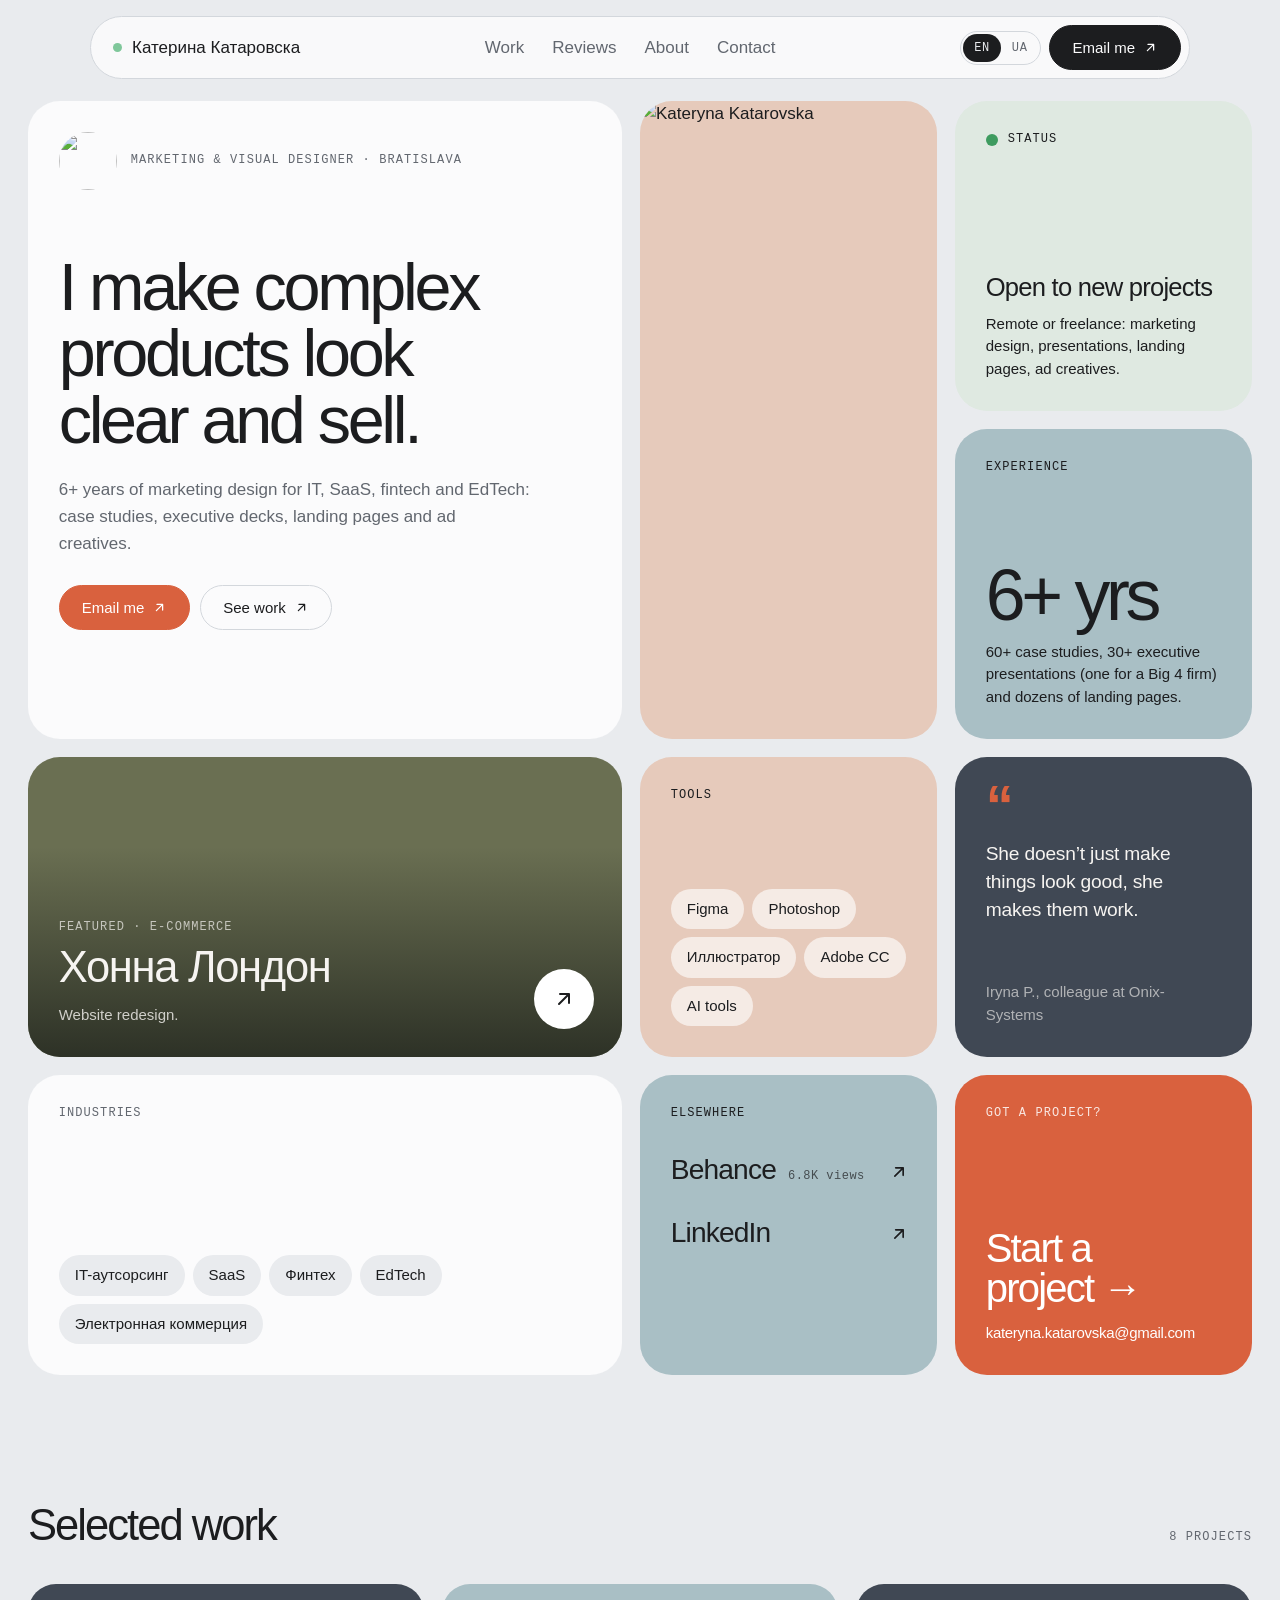
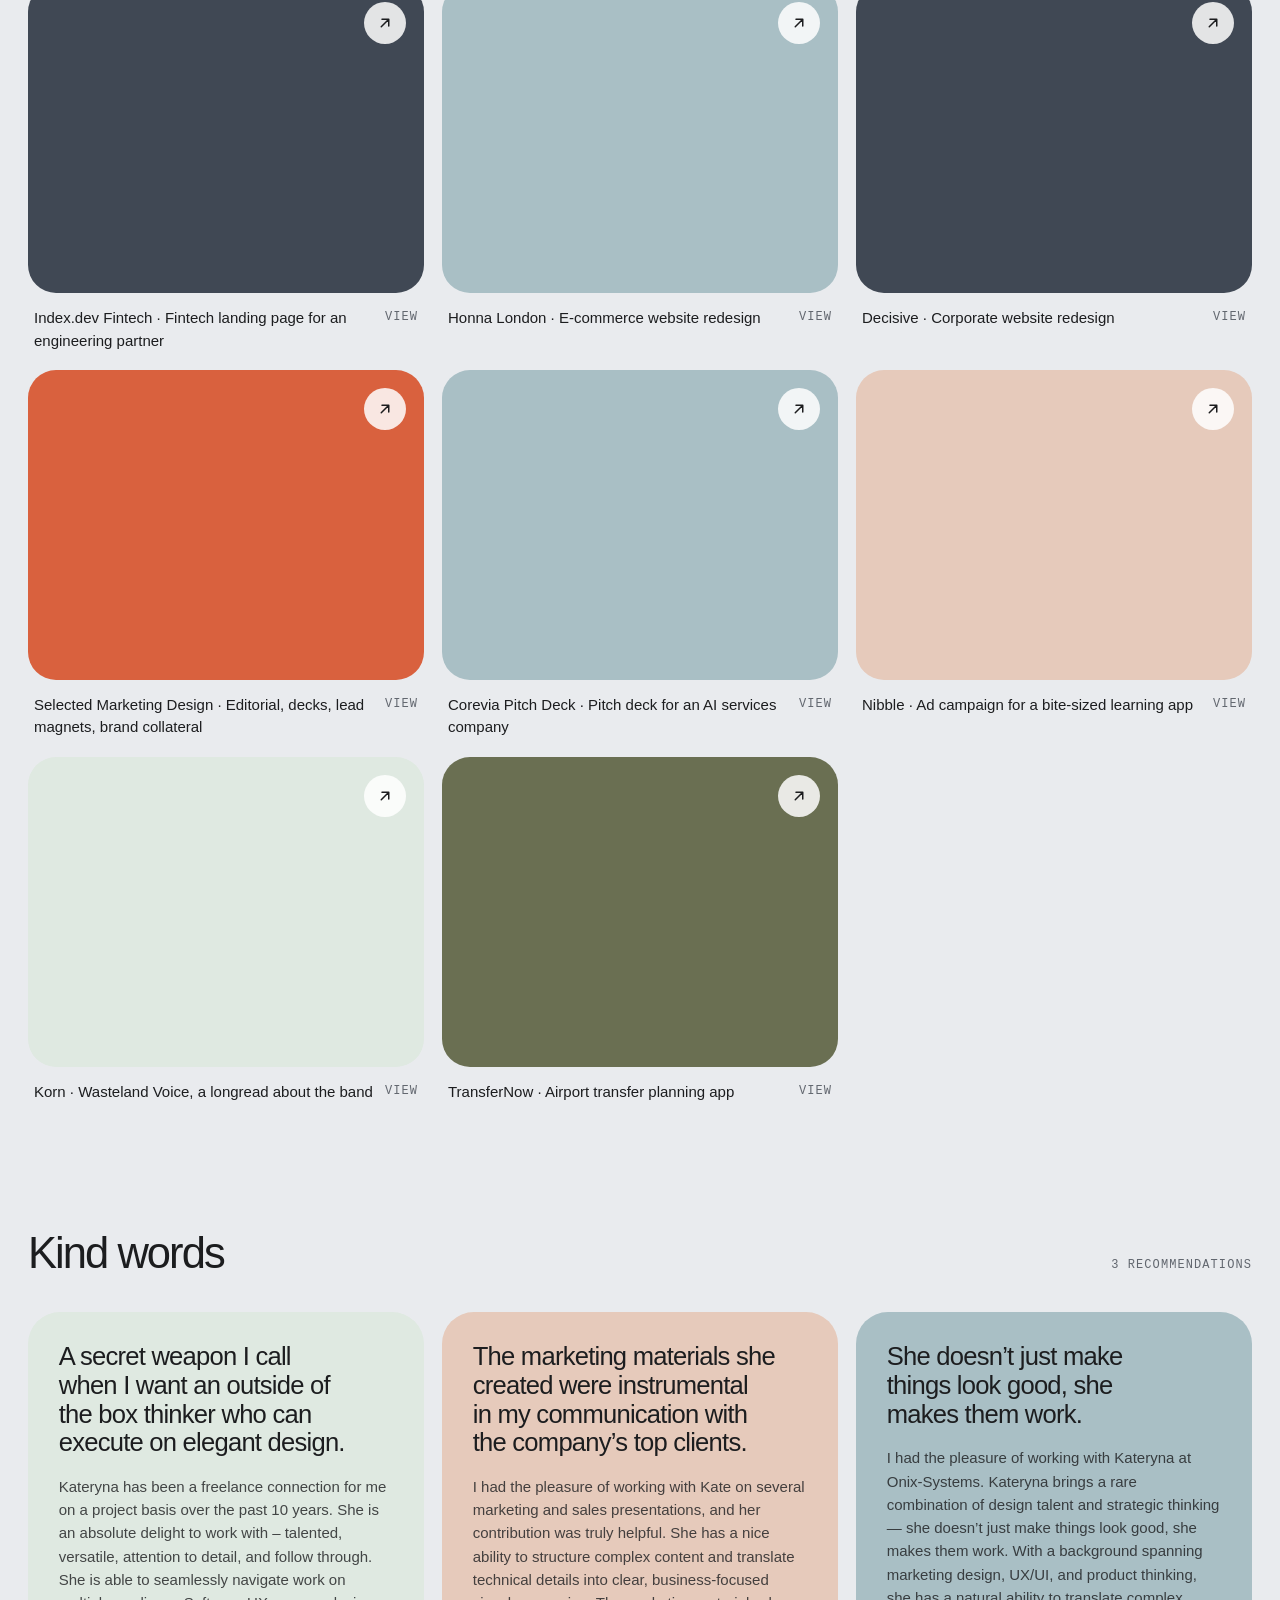
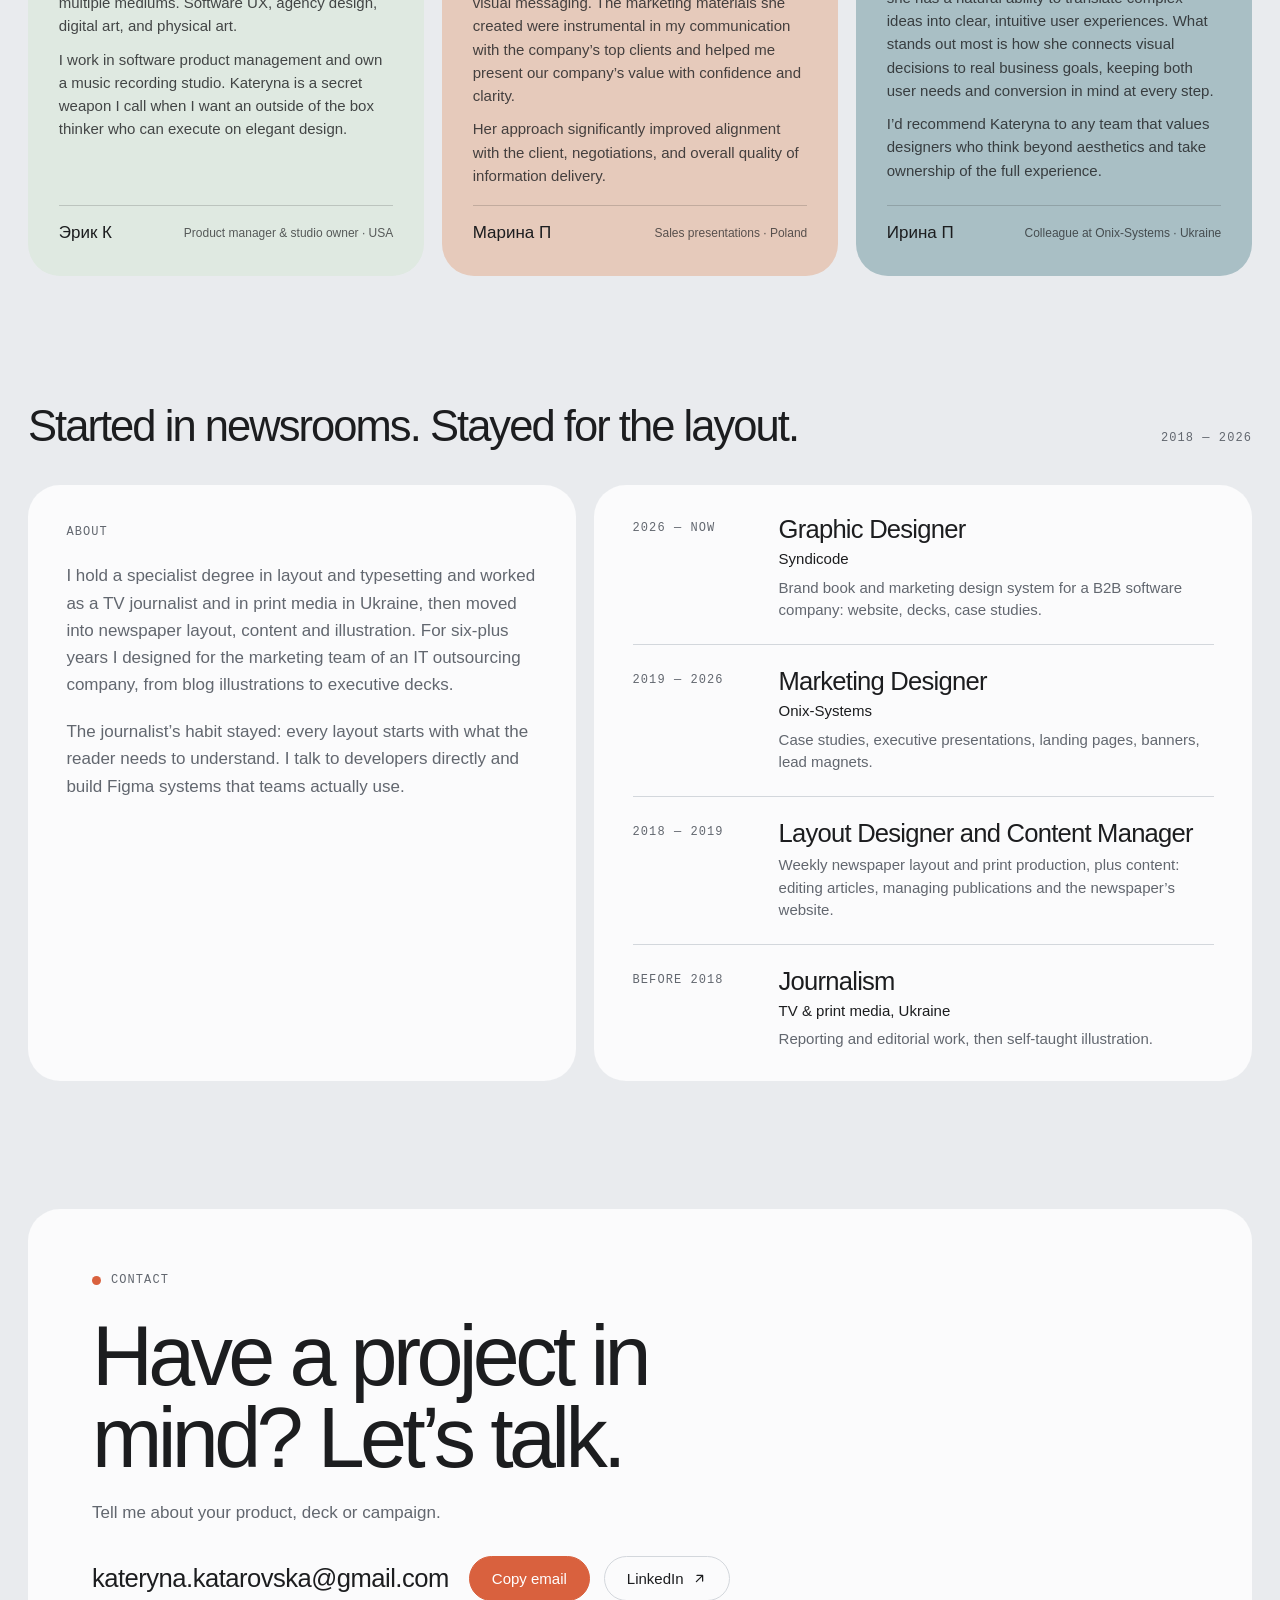
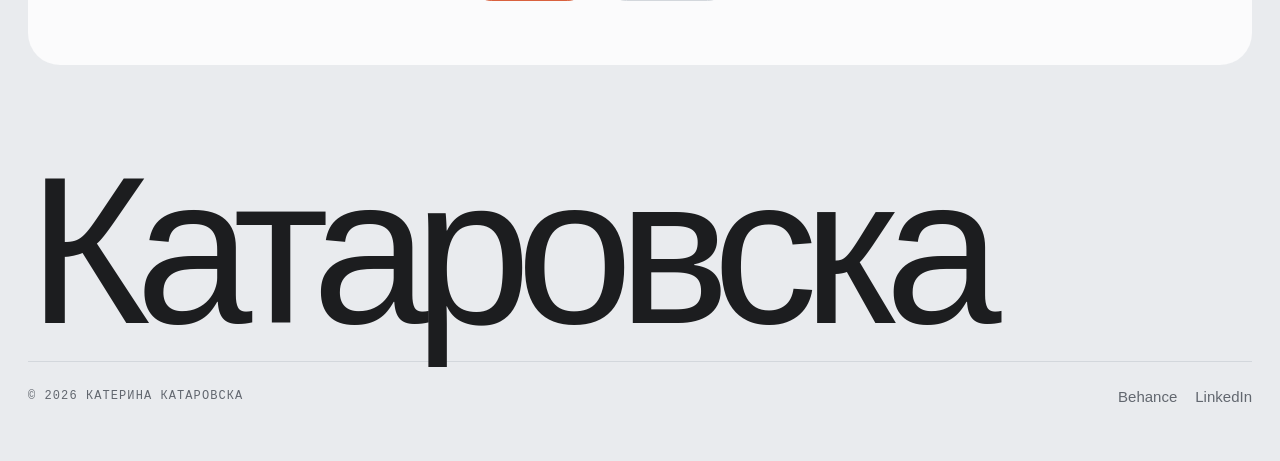
==== commit 4b098d32: "Update Index.html" ====
--- a/Index.html
+++ b/Index.html
@@ -4,9 +4,9 @@
 <meta name="viewport" content="width=device-width, initial-scale=1, viewport-fit=cover">
 <meta property="og:title" content="Kateryna Katarovska — Marketing &amp; Visual Designer">
 <meta property="og:description" content="6+ years of marketing design for IT, SaaS, fintech and EdTech: case studies, executive decks, landing pages and ad creatives.">
-<meta property="og:url" content="https://katarovska.com/">
+<meta property="og:url" content="https://zaichuk-diana.github.io/UI-UX-Designer-portfolio/">
 <meta property="og:image" content="https://katarovska.com/img/honna.jpg">
-<link rel="canonical" href="https://katarovska.com/">
+<link rel="canonical" href="https://zaichuk-diana.github.io/UI-UX-Designer-portfolio/">
 <meta name="twitter:card" content="summary_large_image">
 <link rel="icon" href="data:image/svg+xml,%3Csvg xmlns='http://www.w3.org/2000/svg' viewBox='0 0 64 64'%3E%3Crect width='64' height='64' rx='14' fill='%23D9613E'/%3E%3Ctext x='32' y='42' font-family='Arial' font-weight='700' font-size='26' fill='white' text-anchor='middle'%3EKK%3C/text%3E%3C/svg%3E">
 <style>:root{padding-top:env(safe-area-inset-top,0px);padding-bottom:env(safe-area-inset-bottom,0px)}body{margin:0}img{max-width:100%}[hidden]{display:none!important}</style>
@@ -14,7 +14,7 @@
 <meta name="description" content="Marketing &amp; visual designer in Bratislava. 6+ years of marketing design for IT, SaaS, fintech and EdTech.">
 <link rel="preconnect" href="https://fonts.googleapis.com/">
 <link rel="preconnect" href="https://fonts.gstatic.com/" crossorigin="">
-<link rel="stylesheet" href="./Катерина Катаровска_files/css2">
+<link rel="stylesheet" href="./C:\Users\zaich\OneDrive\Документы\Diana Zaichuk_Portfolio">
 <style>
 /* Layout: Tilework-style rounded bento (2fr 1fr 1fr) under a floating pill nav, painted in PPG colours. */
 :root{
@@ -69,5 +69,755 @@
 @media (max-width:860px){.links-c{display:none}}
 @media (max-width:440px){.right .btn{display:none}.pill{padding-right:8px}}
 
+/* Bento */
+.bento{display:grid;gap:var(--gap);margin-top:16px;
+  grid-template-columns:2fr 1fr 1fr;
+  grid-template-rows:minmax(310px,auto) minmax(310px,auto) minmax(300px,auto) minmax(300px,auto);
+  grid-template-areas:"hero photo status" "hero photo exp" "feat tools quote" "clients else talk"}
+.tile{border-radius:var(--r);padding:clamp(24px,2.4vw,38px);display:flex;flex-direction:column;min-width:0;position:relative;overflow:hidden;color:var(--ink-dark);text-decoration:none}
+.tile.on-dark{color:var(--ink-light)}
+.tile .push{margin-top:auto}
+
+.t-hero{grid-area:hero;background:var(--card);color:var(--fg)}
+.who{display:flex;align-items:center;gap:14px;color:var(--muted)}
+.avatar{width:58px;height:58px;border-radius:50%;object-fit:cover;flex:none}
+h1{font-size:var(--t-hero);font-weight:500;letter-spacing:-.05em;line-height:1;margin:clamp(36px,5vw,64px) 0 0;max-width:13ch;text-wrap:balance}
+html[lang="uk"] h1{max-width:16ch;font-size:clamp(36px,4.6vw,70px)}
+.t-hero .sub{color:var(--muted);margin:22px 0 0;max-width:50ch;font-size:var(--t-m);line-height:1.6}
+.ctas{display:flex;gap:10px;flex-wrap:wrap;margin-top:28px}
+
+.t-photo{grid-area:photo;padding:0;background:var(--shepherd)}
+.t-photo img{width:100%;height:100%;object-fit:cover;object-position:50% 22%;display:block;min-height:420px}
+
+.t-status{grid-area:status;background:var(--mr-robin)}
+.t-status .label{display:flex;align-items:center;gap:10px}
+.pulse{width:12px;height:12px;border-radius:50%;background:#3E9B5F;flex:none;animation:pulse 2.4s infinite}
+@keyframes pulse{0%{box-shadow:0 0 0 0 rgba(62,155,95,.45)}70%{box-shadow:0 0 0 9px rgba(62,155,95,0)}100%{box-shadow:0 0 0 0 rgba(62,155,95,0)}}
+.tile h3{font-weight:500;letter-spacing:-.03em;line-height:1.1;margin:0;font-size:var(--t-l);text-wrap:balance}
+.tile .p{margin:12px 0 0;font-size:var(--t-s);line-height:1.5}
+
+.t-exp{grid-area:exp;background:var(--blue-smoke)}
+.big{font-size:clamp(56px,5.6vw,88px);font-weight:500;letter-spacing:-.06em;line-height:.95;white-space:nowrap}
+html[lang="uk"] .big{font-size:clamp(44px,4.4vw,70px)}
+
+.t-feat{grid-area:feat;background:var(--seaweed) url("img/honna.jpg") center 28%/cover no-repeat;min-height:300px}
+.t-feat::before{content:"";position:absolute;inset:0;background:linear-gradient(180deg,rgba(28,32,26,0) 30%,rgba(28,32,26,.78) 100%);pointer-events:none}
+.t-feat>*{position:relative}
+.t-feat .roundbtn{position:absolute}
+.t-feat .ghost-word{position:absolute;right:-.04em;top:-.12em;font-size:clamp(120px,15vw,230px);font-weight:500;letter-spacing:-.07em;line-height:1;color:rgba(255,255,255,.08);pointer-events:none;white-space:nowrap}
+.t-feat .label{opacity:.7}
+.t-feat h3{font-size:var(--t-xl);margin-top:8px}
+.t-feat .p{opacity:.8;max-width:40ch}
+.roundbtn{position:absolute;right:clamp(20px,2.2vw,34px);bottom:clamp(20px,2.2vw,34px);width:60px;height:60px;border-radius:50%;background:#fff;color:var(--ink-dark);display:grid;place-items:center;font-size:22px;transition:transform 300ms var(--ease-out)}
+
+.t-tools{grid-area:tools;background:var(--shepherd)}
+.chips{display:flex;flex-wrap:wrap;gap:8px;list-style:none;margin:0;padding:0}
+.chips li{background:rgba(255,255,255,.62);border-radius:999px;padding:9px 16px;font-size:var(--t-s)}
+
+.t-quote{grid-area:quote;background:var(--inky)}
+.qmark{font-size:56px;line-height:.6;color:var(--rescue);font-weight:600;height:30px;margin:0}
+.t-quote blockquote{margin:22px 0 0;font-size:clamp(18px,1.5vw,22px);line-height:1.45;letter-spacing:-.01em}
+.t-quote .by{color:rgba(246,244,241,.62);font-size:var(--t-s)}
+
+.t-clients{grid-area:clients;background:var(--card);color:var(--fg)}
+.t-clients .label{color:var(--muted)}
+.inds li{background:var(--bg);color:var(--fg)}
+
+.t-else{grid-area:else;background:var(--blue-smoke)}
+.elist{list-style:none;margin:22px 0 0;padding:0;display:grid;gap:8px}
+.elist a{display:flex;justify-content:space-between;align-items:baseline;gap:12px;text-decoration:none;font-size:clamp(24px,2.2vw,32px);font-weight:500;letter-spacing:-.03em;padding-block:6px}
+.elist a small{white-space:nowrap;font-size:var(--t-xs);font-family:var(--f-mono);letter-spacing:.04em;font-weight:400;opacity:.7;margin-left:auto;margin-right:12px}
+.elist a .ar{font-size:20px}
+
+
+.t-talk{grid-area:talk;background:var(--rescue);color:#fff}
+.t-talk .label{opacity:.85}
+.t-talk{container-type:inline-size}
+.t-talk h3{font-size:clamp(34px,3.3vw,52px);font-size:clamp(32px,17cqi,64px);letter-spacing:-.045em;line-height:1;overflow-wrap:break-word;hyphens:manual}
+html[lang="uk"] .t-talk h3{font-size:clamp(30px,2.7vw,44px);font-size:clamp(28px,15cqi,58px)}
+.t-talk .mail{display:block;margin-top:14px;font-size:var(--t-s);overflow-wrap:normal;word-break:normal}
+
+
+@media (max-width:1100px){
+  .bento{grid-template-columns:1fr 1fr;grid-template-rows:none;
+    grid-template-areas:"hero hero" "photo status" "photo exp" "feat feat" "tools quote" "clients clients" "else talk"}
+  .tile{min-height:260px}
+  .t-hero{min-height:0}
+}
+@media (max-width:640px){
+  .bento{grid-template-columns:1fr;grid-template-areas:"hero" "photo" "status" "exp" "feat" "tools" "quote" "clients" "else" "talk"}
+  .t-photo img{min-height:0;aspect-ratio:4/5}
+  :root{--r:26px}
+}
+  
+/* Sections */
+section.block{margin-top:clamp(72px,10vw,140px)}
+.sec-head{display:flex;justify-content:space-between;align-items:baseline;gap:16px;flex-wrap:wrap;margin-bottom:clamp(20px,3vw,36px)}
+h2{font-size:var(--t-xl);font-weight:500;letter-spacing:-.045em;line-height:1.02;margin:0;text-wrap:balance}
+.sec-head .label{color:var(--muted)}
+
+/* Work */
+.work{display:grid;grid-template-columns:repeat(3,minmax(0,1fr));gap:var(--gap)}
+.card a{display:block;text-decoration:none;color:inherit}
+.card .blockc{position:relative;aspect-ratio:808/632;max-width:100%;border-radius:28px;padding:22px 24px;display:flex;flex-direction:column;color:var(--ink-dark);background-size:cover;background-position:center;overflow:hidden;transition:transform 300ms var(--ease-out)}
+.card .blockc.on-dark{color:var(--ink-light)}
+.card a:active .blockc{transform:scale(.985);transition-duration:160ms}
+.card .blockc .label{opacity:.72}
+.card .blockc h3{margin-top:auto;font-size:clamp(28px,2.8vw,42px);font-weight:500;letter-spacing:-.045em;line-height:.98;text-wrap:balance}
+.card .blockc .rb{position:absolute;top:18px;right:18px;width:42px;height:42px;border-radius:50%;background:rgba(255,255,255,.85);color:var(--ink-dark);display:grid;place-items:center;font-size:16px;transition:transform 300ms var(--ease-out)}
+.card .blockc.has-img h3,.card .blockc.has-img .label{display:none}
+.card .cap{display:flex;justify-content:space-between;gap:12px;padding:14px 6px 0}
+.card .cap p{margin:0;font-size:var(--t-s)}
+.card .cap .label{color:var(--muted);white-space:nowrap;padding-top:3px}
+@media (max-width:1100px){.work{grid-template-columns:repeat(2,minmax(0,1fr))}}
+@media (max-width:640px){.work{grid-template-columns:1fr}}
+
+/* Testimonials */
+.quotes{display:grid;grid-template-columns:repeat(3,minmax(0,1fr));gap:var(--gap)}
+.q{display:flex;flex-direction:column;gap:18px;padding:clamp(24px,2.4vw,36px);border-radius:var(--r);color:var(--ink-dark);margin:0;min-width:0}
+.q:nth-child(1){background:var(--mr-robin)}
+.q:nth-child(2){background:var(--shepherd)}
+.q:nth-child(3){background:var(--blue-smoke)}
+.q .pull{font-size:var(--t-l);font-weight:500;letter-spacing:-.03em;line-height:1.12;margin:0;text-wrap:balance}
+.q .full{font-size:var(--t-s);line-height:1.55;opacity:.8}
+.q .full p{margin:0 0 10px}
+.q .full p:last-child{margin:0}
+.q figcaption{margin-top:auto;padding-top:14px;border-top:1px solid rgba(28,29,31,.18);display:flex;justify-content:space-between;gap:12px;flex-wrap:wrap}
+.q figcaption b{font-weight:500}
+.q figcaption span{font-size:var(--t-xs);opacity:.7;align-self:center}
+@media (max-width:1100px){.quotes{grid-template-columns:1fr}.q .full{max-width:70ch}}
+
+/* About */
+.about{display:grid;grid-template-columns:5fr 6fr;gap:var(--gap)}
+.about .txt{background:var(--card);border-radius:var(--r);padding:clamp(24px,3vw,44px);min-width:0}
+.about .txt p{color:var(--muted);max-width:56ch;margin:20px 0 0;line-height:1.6}
+.about .txt p:first-of-type{color:var(--fg)}
+.timeline{list-style:none;margin:0;padding:8px clamp(24px,3vw,44px);background:var(--card);border-radius:var(--r);min-width:0}
+.timeline li{display:grid;grid-template-columns:130px 1fr;gap:16px;padding-block:22px;border-bottom:1px solid var(--line)}
+.timeline li:last-child{border-bottom:0}
+.timeline .label{color:var(--muted);padding-top:6px;font-variant-numeric:tabular-nums}
+.timeline h4{margin:0;font-size:var(--t-l);font-weight:500;letter-spacing:-.03em;line-height:1.15}
+.timeline .org{margin:4px 0 0;font-size:var(--t-s)}
+.timeline .what{margin:6px 0 0;font-size:var(--t-s);color:var(--muted)}
+@media (max-width:900px){.about{grid-template-columns:1fr}}
+@media (max-width:460px){.timeline li{grid-template-columns:1fr;gap:4px}}
+
+/* Contact */
+.contact{background:var(--card);border-radius:var(--r);padding:clamp(28px,5vw,72px)}
+.contact .label{display:flex;align-items:center;gap:10px;color:var(--muted)}
+.contact h2{font-size:clamp(44px,6.6vw,100px);letter-spacing:-.055em;line-height:.98;max-width:12ch;margin-top:26px}
+.contact .sub{color:var(--muted);margin:20px 0 30px;max-width:48ch}
+.mail-row{display:flex;flex-wrap:wrap;align-items:center;gap:12px 14px}
+.mail{font-size:var(--t-l);letter-spacing:-.02em;user-select:all;overflow-wrap:anywhere;font-weight:500;margin-right:6px}
+.copy-note{font-size:var(--t-xs);color:var(--muted);min-height:1em}
+
+/* Case page */
+#home>section,#contact,#work,#reviews,#about{scroll-margin-top:96px}
+.case{padding-top:clamp(20px,3vw,40px)}
+.case-head{display:grid;gap:18px;margin-bottom:clamp(28px,4vw,48px)}
+.back{display:inline-flex;align-items:center;gap:8px;text-decoration:none;color:var(--muted);font-size:var(--t-s);border:1px solid var(--line);border-radius:999px;padding:10px 18px;justify-self:start;transition:transform 160ms var(--ease-out),color .2s ease}
+.back:active{transform:scale(.97)}
+.case-head .label{color:var(--muted);margin-top:14px}
+.case-title{font-size:clamp(48px,8.4vw,132px);font-weight:500;letter-spacing:-.06em;line-height:.92;margin:0;text-wrap:balance}
+.case-sub{font-size:var(--t-l);color:var(--muted);max-width:32ch;margin:0;letter-spacing:-.02em;line-height:1.25;text-wrap:balance}
+.case-grid{display:grid;grid-template-columns:2fr 1fr;gap:var(--gap)}
+.case-hero{margin:0;border-radius:var(--r);overflow:hidden;background:var(--card);min-width:0}
+.case-hero img{display:block;width:100%;height:auto}
+.case-side{display:grid;grid-template-rows:auto 1fr;gap:var(--gap);min-width:0}
+.meta{background:var(--card);color:var(--fg);margin:0;gap:0}
+.meta div{display:grid;gap:6px;padding-block:14px;border-bottom:1px solid var(--line)}
+.meta div:first-child{padding-top:0}
+.meta div:last-child{border-bottom:0;padding-bottom:0}
+.meta dt{color:var(--muted)}
+.meta dd{margin:0;font-size:var(--t-m);font-weight:500;letter-spacing:-.01em}
+.stat{min-height:220px}
+.stat .fig{font-size:clamp(56px,5.4vw,88px);font-weight:500;letter-spacing:-.06em;line-height:.95;white-space:nowrap}
+.case-body{margin-top:clamp(48px,7vw,96px);border-bottom:1px solid var(--line)}
+.case-row{display:grid;grid-template-columns:1fr 2fr;gap:var(--gap);padding-block:clamp(24px,3vw,36px);border-top:1px solid var(--line)}
+.case-row h3{font-size:var(--t-l);font-weight:500;letter-spacing:-.03em;margin:0;line-height:1.15}
+.case-row p{margin:0;font-size:clamp(18px,1.5vw,22px);line-height:1.5;max-width:58ch;min-width:0}
+.case-gallery{display:grid;gap:var(--gap);margin-top:clamp(40px,6vw,80px)}
+.case-gallery figure{margin:0;border-radius:var(--r);overflow:hidden;background:var(--card)}
+.case-gallery img{display:block;width:100%;height:auto}
+.g-row{display:grid;grid-template-columns:repeat(var(--n),minmax(0,1fr));gap:var(--gap);align-items:start}
+.g-row img{display:block;width:100%;height:auto}
+.g-wide video{display:block;width:100%;height:auto}
+.case-gallery .g-mid{width:100%;max-width:860px;justify-self:center}
+.g-row figure{margin:0;border-radius:var(--r);overflow:hidden;background:#0B1433}
+.g-vid video{display:block;width:100%;aspect-ratio:1;object-fit:cover}
+@media (max-width:640px){.g-row{grid-template-columns:1fr}}
+.case-note{color:var(--muted);margin:22px 0 0;text-transform:none;letter-spacing:.02em}
+.case-cta{display:grid;grid-template-columns:repeat(3,minmax(0,1fr));gap:var(--gap);margin-top:clamp(48px,7vw,96px)}
+.case-cta .tile{min-height:300px;transition:transform 160ms var(--ease-out)}
+.case-cta .t-talk{grid-area:auto}
+.case-cta.two{grid-template-columns:repeat(2,minmax(0,1fr))}
+.case-cta .tile:active{transform:scale(.985)}
+.t-bh{background:var(--inky)}
+.t-bh h3{font-size:var(--t-l);max-width:12ch}
+.t-next{background:var(--inky) center/cover no-repeat}
+.t-next::before{content:"";position:absolute;inset:0;background:linear-gradient(180deg,rgba(20,21,23,.15) 20%,rgba(20,21,23,.8) 100%)}
+.t-next>*{position:relative}
+.t-next h3{font-size:var(--t-xl)}
+@media (hover:hover) and (pointer:fine){.back:hover{color:var(--fg)}.t-bh:hover .roundbtn{transform:rotate(45deg)}}
+@media (max-width:980px){.case-grid{grid-template-columns:1fr}.case-side{grid-template-columns:1fr 1fr;grid-template-rows:none}.case-cta{grid-template-columns:1fr 1fr}.case-cta .t-talk{grid-column:1/-1}.case-cta.two .t-talk{grid-column:auto}}
+@media (max-width:640px){.case-side,.case-cta{grid-template-columns:1fr}.case-row{grid-template-columns:1fr;gap:10px}.case-cta .tile{min-height:220px}}
+.settled .bento>.tile,.settled .t-photo img,.settled .pill{animation:none}
+
+/* Footer */
+footer{overflow:hidden;margin-top:clamp(56px,8vw,110px)}
+.wordmark{font-size:clamp(60px,16.4vw,240px);font-weight:500;letter-spacing:-.07em;line-height:.8;margin:0;white-space:nowrap;color:var(--fg)}
+.foot-row{display:flex;justify-content:space-between;align-items:center;gap:16px;flex-wrap:wrap;padding-block:24px 30px;border-top:1px solid var(--line);margin-top:clamp(16px,2vw,28px)}
+.foot-row .label{color:var(--muted)}
+.foot-links{display:flex;gap:18px}
+.foot-links a{font-size:var(--t-s);text-decoration:none;color:var(--muted)}
+.foot-links a:hover{color:var(--fg)}
+
+/* Motion */
+.t-feat,.t-talk{transition:transform 160ms var(--ease-out)}
+.t-feat:active,.t-talk:active{transform:scale(.985)}
+@media (hover:hover) and (pointer:fine){
+  .card a:hover .blockc{transform:translateY(-4px)}
+  .card a:hover .rb,.t-feat:hover .roundbtn{transform:rotate(45deg)}
+  .elist a:hover{text-decoration:underline;text-underline-offset:5px;text-decoration-thickness:1px}
+  .t-talk:hover h3{text-decoration:underline;text-decoration-thickness:2px;text-underline-offset:6px}
+}
+@keyframes rise{from{opacity:0;transform:translateY(16px) scale(.985)}}
+@keyframes fade{from{opacity:0}}
+@keyframes settle{from{transform:scale(1.07)}}
+.pill{animation:fade 500ms ease backwards}
+.bento>.tile{animation:rise 700ms var(--ease-out) backwards}
+.bento>.tile:nth-child(2){animation-delay:60ms}
+.bento>.tile:nth-child(3){animation-delay:120ms}
+.bento>.tile:nth-child(4){animation-delay:180ms}
+.bento>.tile:nth-child(5){animation-delay:240ms}
+.bento>.tile:nth-child(6){animation-delay:290ms}
+.bento>.tile:nth-child(7){animation-delay:340ms}
+.bento>.tile:nth-child(8){animation-delay:380ms}
+.bento>.tile:nth-child(9){animation-delay:420ms}
+.bento>.tile:nth-child(10){animation-delay:460ms}
+.t-photo img{animation:settle 1200ms var(--ease-out) backwards}
+.btn.done{background:var(--seaweed);border-color:var(--seaweed);color:#fff}
+@media (prefers-reduced-motion:reduce){
+  .bento>.tile{animation-name:fade;animation-duration:400ms}
+  .t-photo img{animation:none}
+  .card a .blockc,.card a:hover .blockc{transform:none}
+  .pulse{animation:none}
+}
+.ic{display:inline-block;vertical-align:-0.125em;flex:none}
+.roundbtn .ic{width:24px;height:24px}
+.rb .ic{width:18px;height:18px}
+</style>
+<link type="text/css" rel="stylesheet" charset="UTF-8" href="./Катерина Катаровска_files/m=el_main_css"></head>
+<body class="settled">
+
+
+<header class="top">
+  <div class="wrap">
+    <div class="pill">
+      <a class="brand" href="https://www.katarovska.com/#top"><span class="gdot" aria-hidden="true"></span><font dir="auto" style="vertical-align: inherit;"><font dir="auto" style="vertical-align: inherit;">Катерина Катаровска</font></font></a>
+      <nav class="links-c" aria-label="Главное">
+        <a href="https://www.katarovska.com/#work" data-i="nav_work"><font dir="auto" style="vertical-align: inherit;"><font dir="auto" style="vertical-align: inherit;">Работа</font></font></a>
+        <a href="https://www.katarovska.com/#reviews" data-i="nav_rev"><font dir="auto" style="vertical-align: inherit;"><font dir="auto" style="vertical-align: inherit;">Отзывы</font></font></a>
+        <a href="https://www.katarovska.com/#about" data-i="nav_about"><font dir="auto" style="vertical-align: inherit;"><font dir="auto" style="vertical-align: inherit;">О нас</font></font></a>
+        <a href="https://www.katarovska.com/#contact" data-i="nav_contact"><font dir="auto" style="vertical-align: inherit;"><font dir="auto" style="vertical-align: inherit;">Контакты</font></font></a>
+      </nav>
+      <div class="right">
+        <div class="lang" role="group" aria-label="Язык" data-active="en">
+          <button type="button" id="lang-en" data-lang="en" aria-pressed="true"><font dir="auto" style="vertical-align: inherit;"><font dir="auto" style="vertical-align: inherit;">EN</font></font></button>
+          <button type="button" id="lang-ua" data-lang="ua" aria-pressed="false"><font dir="auto" style="vertical-align: inherit;"><font dir="auto" style="vertical-align: inherit;">UA</font></font></button>
+        </div>
+        <a class="btn" href="https://www.katarovska.com/#contact"><span data-i="email_me"><font dir="auto" style="vertical-align: inherit;"><font dir="auto" style="vertical-align: inherit;">Напишите мне по электронной почте</font></font></span><span class="ar" aria-hidden="true"><svg class="ic" viewBox="0 0 24 24" width="1em" height="1em" fill="none" stroke="currentColor" stroke-width="2" stroke-linecap="round" stroke-linejoin="round" aria-hidden="true" focusable="false"><path d="M7 17 17 7M8 7h9v9"></path></svg></span></a>
+      </div>
+    </div>
+  </div>
+</header>
+
+<main id="top" class="wrap">
+<div id="home">
+  <div class="bento">
+    <section class="tile t-hero" aria-labelledby="h1">
+      <div class="who"><img class="avatar" src="./Катерина Катаровска_files/avatar.jpg" alt="" width="58" height="58"><p class="label" data-i="eyebrow"><font dir="auto" style="vertical-align: inherit;"><font dir="auto" style="vertical-align: inherit;">Маркетинговый и визуальный дизайнер · Братислава</font></font></p></div>
+      <h1 id="h1" data-i="h1"><font dir="auto" style="vertical-align: inherit;"><font dir="auto" style="vertical-align: inherit;">Я умею сделать сложные продукты понятными и продать их.</font></font></h1>
+      <p class="sub" data-i="sub"><font dir="auto" style="vertical-align: inherit;"><font dir="auto" style="vertical-align: inherit;">Более 6 лет опыта в разработке маркетинговых материалов для IT, SaaS, финтех и EdTech: кейсы, презентации для руководителей, целевые страницы и рекламные креативы.</font></font></p>
+      <div class="ctas">
+        <a class="btn accent" href="https://www.katarovska.com/#contact"><span data-i="email_me"><font dir="auto" style="vertical-align: inherit;"><font dir="auto" style="vertical-align: inherit;">Напишите мне по электронной почте</font></font></span><span class="ar" aria-hidden="true"><svg class="ic" viewBox="0 0 24 24" width="1em" height="1em" fill="none" stroke="currentColor" stroke-width="2" stroke-linecap="round" stroke-linejoin="round" aria-hidden="true" focusable="false"><path d="M7 17 17 7M8 7h9v9"></path></svg></span></a>
+        <a class="btn ghost" href="https://www.katarovska.com/#work"><span data-i="see_work"><font dir="auto" style="vertical-align: inherit;"><font dir="auto" style="vertical-align: inherit;">Смотрите работу</font></font></span><span class="ar" aria-hidden="true"><svg class="ic" viewBox="0 0 24 24" width="1em" height="1em" fill="none" stroke="currentColor" stroke-width="2" stroke-linecap="round" stroke-linejoin="round" aria-hidden="true" focusable="false"><path d="M7 17 17 7M8 7h9v9"></path></svg></span></a>
+      </div>
+    </section>
+
+    <div class="tile t-photo"><img src="./Катерина Катаровска_files/kateryna.jpg" alt="Катерина Катаровска" data-i-alt="photo_alt" width="900" height="1200"></div>
+
+    <div class="tile t-status">
+      <p class="label"><span class="pulse" aria-hidden="true"></span><span data-i="status"><font dir="auto" style="vertical-align: inherit;"><font dir="auto" style="vertical-align: inherit;">Статус</font></font></span></p>
+      <div class="push">
+        <h3 data-i="status_h"><font dir="auto" style="vertical-align: inherit;"><font dir="auto" style="vertical-align: inherit;">Открыт для новых проектов</font></font></h3>
+        <p class="p" data-i="status_p"><font dir="auto" style="vertical-align: inherit;"><font dir="auto" style="vertical-align: inherit;">Удалённая работа или фриланс: маркетинговый дизайн, презентации, целевые страницы, рекламные креативы.</font></font></p>
+      </div>
+    </div>
+
+    <div class="tile t-exp">
+      <p class="label" data-i="exp"><font dir="auto" style="vertical-align: inherit;"><font dir="auto" style="vertical-align: inherit;">Опыт</font></font></p>
+      <div class="push">
+        <div class="big" data-i="yrs"><font dir="auto" style="vertical-align: inherit;"><font dir="auto" style="vertical-align: inherit;">6+ лет</font></font></div>
+        <p class="p" data-i="exp_p"><font dir="auto" style="vertical-align: inherit;"><font dir="auto" style="vertical-align: inherit;">Более 60 примеров успешных проектов, более 30 презентаций для руководителей (одна из которых была подготовлена ​​для компании из «большой четверки») и десятки целевых страниц.</font></font></p>
+      </div>
+    </div>
+
+    <a class="tile t-feat on-dark" href="https://www.katarovska.com/#honna">
+      <div class="push">
+        <p class="label" data-i="feat_label"><font dir="auto" style="vertical-align: inherit;"><font dir="auto" style="vertical-align: inherit;">Рекомендуемые товары · Электронная коммерция</font></font></p>
+        <h3><font dir="auto" style="vertical-align: inherit;"><font dir="auto" style="vertical-align: inherit;">Хонна Лондон</font></font></h3>
+        <p class="p" data-i="feat_desc"><font dir="auto" style="vertical-align: inherit;"><font dir="auto" style="vertical-align: inherit;">Редизайн сайта</font></font></p>
+      </div>
+      <span class="roundbtn" aria-hidden="true"><svg class="ic" viewBox="0 0 24 24" width="1em" height="1em" fill="none" stroke="currentColor" stroke-width="2" stroke-linecap="round" stroke-linejoin="round" aria-hidden="true" focusable="false"><path d="M7 17 17 7M8 7h9v9"></path></svg></span>
+    </a>
+
+    <div class="tile t-tools">
+      <p class="label" data-i="tools"><font dir="auto" style="vertical-align: inherit;"><font dir="auto" style="vertical-align: inherit;">Инструменты</font></font></p>
+      <ul class="chips push">
+        <li><font dir="auto" style="vertical-align: inherit;"><font dir="auto" style="vertical-align: inherit;">Figma</font></font></li><li><font dir="auto" style="vertical-align: inherit;"><font dir="auto" style="vertical-align: inherit;">Photoshop</font></font></li><li><font dir="auto" style="vertical-align: inherit;"><font dir="auto" style="vertical-align: inherit;">Иллюстратор</font></font></li><li><font dir="auto" style="vertical-align: inherit;"><font dir="auto" style="vertical-align: inherit;">Adobe CC</font></font></li><li data-i="ai"><font dir="auto" style="vertical-align: inherit;"><font dir="auto" style="vertical-align: inherit;">Инструменты ИИ</font></font></li>
+      </ul>
+    </div>
+
+    <figure class="tile t-quote on-dark" style="margin:0">
+      <p class="qmark" aria-hidden="true"><font dir="auto" style="vertical-align: inherit;"><font dir="auto" style="vertical-align: inherit;">“</font></font></p>
+      <blockquote data-i="bq"><font dir="auto" style="vertical-align: inherit;"><font dir="auto" style="vertical-align: inherit;">Она не просто умеет красиво оформлять вещи, она умеет их эффективно использовать.</font></font></blockquote>
+      <figcaption class="by push" data-i="bq_by"><font dir="auto" style="vertical-align: inherit;"><font dir="auto" style="vertical-align: inherit;">Ирина П., коллега из Onix-Systems.</font></font></figcaption>
+    </figure>
+
+    <div class="tile t-clients">
+      <p class="label" data-i="industries"><font dir="auto" style="vertical-align: inherit;"><font dir="auto" style="vertical-align: inherit;">Отрасли</font></font></p>
+      <ul class="chips inds push"><li><font dir="auto" style="vertical-align: inherit;"><font dir="auto" style="vertical-align: inherit;">IT-аутсорсинг</font></font></li><li><font dir="auto" style="vertical-align: inherit;"><font dir="auto" style="vertical-align: inherit;">SaaS</font></font></li><li><font dir="auto" style="vertical-align: inherit;"><font dir="auto" style="vertical-align: inherit;">Финтех</font></font></li><li><font dir="auto" style="vertical-align: inherit;"><font dir="auto" style="vertical-align: inherit;">EdTech</font></font></li><li><font dir="auto" style="vertical-align: inherit;"><font dir="auto" style="vertical-align: inherit;">Электронная коммерция</font></font></li></ul>
+    </div>
+
+    <div class="tile t-else">
+      <p class="label" data-i="elsewhere"><font dir="auto" style="vertical-align: inherit;"><font dir="auto" style="vertical-align: inherit;">В другом месте</font></font></p>
+      <ul class="elist">
+        <li><a href="https://www.behance.net/katarovska" target="_blank" rel="noopener"><font dir="auto" style="vertical-align: inherit;"><font dir="auto" style="vertical-align: inherit;">Behance</font></font><small data-i="bh_stats"><font dir="auto" style="vertical-align: inherit;"><font dir="auto" style="vertical-align: inherit;">6,8 тыс. просмотров</font></font></small><span class="ar" aria-hidden="true"><svg class="ic" viewBox="0 0 24 24" width="1em" height="1em" fill="none" stroke="currentColor" stroke-width="2" stroke-linecap="round" stroke-linejoin="round" aria-hidden="true" focusable="false"><path d="M7 17 17 7M8 7h9v9"></path></svg></span></a></li>
+        <li><a href="https://www.linkedin.com/in/kateryna-katarovska-999645174/" target="_blank" rel="noopener"><font dir="auto" style="vertical-align: inherit;"><font dir="auto" style="vertical-align: inherit;">LinkedIn</font></font><span class="ar" aria-hidden="true"><svg class="ic" viewBox="0 0 24 24" width="1em" height="1em" fill="none" stroke="currentColor" stroke-width="2" stroke-linecap="round" stroke-linejoin="round" aria-hidden="true" focusable="false"><path d="M7 17 17 7M8 7h9v9"></path></svg></span></a></li>
+      </ul>
+    </div>
+
+    <a class="tile t-talk" href="https://www.katarovska.com/#contact">
+      <p class="label" data-i="talk"><font dir="auto" style="vertical-align: inherit;"><font dir="auto" style="vertical-align: inherit;">Есть проект?</font></font></p>
+      <div class="push">
+        <h3 data-i="talk_h"><font dir="auto" style="vertical-align: inherit;"><font dir="auto" style="vertical-align: inherit;">Начать проект →</font></font></h3>
+        <span class="mail"><font dir="auto" style="vertical-align: inherit;"><font dir="auto" style="vertical-align: inherit;">kateryna.katarovska@gmail.com</font></font><wbr><font dir="auto" style="vertical-align: inherit;"></font></span>
+      </div>
+    </a>
+  </div>
+
+  <section class="block" id="work">
+    <div class="sec-head">
+      <h2 data-i="sel_work"><font dir="auto" style="vertical-align: inherit;"><font dir="auto" style="vertical-align: inherit;">Избранные работы</font></font></h2>
+      <span class="label" data-i="count"><font dir="auto" style="vertical-align: inherit;"><font dir="auto" style="vertical-align: inherit;">8 проектов</font></font></span>
+    </div>
+    <div class="work" id="work-grid"><article class="card"><a href="https://www.katarovska.com/#index-fintech"><div class="blockc on-dark has-img" style="background-color:var(--inky);background-image:url('img/indexdev.jpg')"><p class="label"><font dir="auto" style="vertical-align: inherit;"><font dir="auto" style="vertical-align: inherit;">Веб-дизайн</font></font></p><span class="rb" aria-hidden="true"><svg class="ic" viewBox="0 0 24 24" width="1em" height="1em" fill="none" stroke="currentColor" stroke-width="2" stroke-linecap="round" stroke-linejoin="round" aria-hidden="true" focusable="false"><path d="M7 17 17 7M8 7h9v9"></path></svg></span><h3><font dir="auto" style="vertical-align: inherit;"><font dir="auto" style="vertical-align: inherit;">Index.dev Fintech</font></font></h3></div><div class="cap"><p><b style="font-weight:500"><font dir="auto" style="vertical-align: inherit;"><font dir="auto" style="vertical-align: inherit;">Index.dev Финтех</font></font></b><font dir="auto" style="vertical-align: inherit;"><font dir="auto" style="vertical-align: inherit;"> · Целевая страница финтех-компании-партнера по разработке программного обеспечения</font></font></p><span class="label"><font dir="auto" style="vertical-align: inherit;"><font dir="auto" style="vertical-align: inherit;">Просмотр</font></font></span></div></a></article><article class="card"><a href="https://www.katarovska.com/#honna"><div class="blockc has-img" style="background-color:var(--blue-smoke);background-image:url('img/honna.jpg')"><p class="label"><font dir="auto" style="vertical-align: inherit;"><font dir="auto" style="vertical-align: inherit;">Веб-дизайн</font></font></p><span class="rb" aria-hidden="true"><svg class="ic" viewBox="0 0 24 24" width="1em" height="1em" fill="none" stroke="currentColor" stroke-width="2" stroke-linecap="round" stroke-linejoin="round" aria-hidden="true" focusable="false"><path d="M7 17 17 7M8 7h9v9"></path></svg></span><h3><font dir="auto" style="vertical-align: inherit;"><font dir="auto" style="vertical-align: inherit;">Хонна Лондон</font></font></h3></div><div class="cap"><p><b style="font-weight:500"><font dir="auto" style="vertical-align: inherit;"><font dir="auto" style="vertical-align: inherit;">Honna London</font></font></b><font dir="auto" style="vertical-align: inherit;"><font dir="auto" style="vertical-align: inherit;"> · Редизайн веб-сайта электронной коммерции</font></font></p><span class="label"><font dir="auto" style="vertical-align: inherit;"><font dir="auto" style="vertical-align: inherit;">Просмотр</font></font></span></div></a></article><article class="card"><a href="https://www.katarovska.com/#decisive"><div class="blockc on-dark has-img" style="background-color:var(--inky);background-image:url('img/decisive.jpg')"><p class="label"><font dir="auto" style="vertical-align: inherit;"><font dir="auto" style="vertical-align: inherit;">Веб-дизайн</font></font></p><span class="rb" aria-hidden="true"><svg class="ic" viewBox="0 0 24 24" width="1em" height="1em" fill="none" stroke="currentColor" stroke-width="2" stroke-linecap="round" stroke-linejoin="round" aria-hidden="true" focusable="false"><path d="M7 17 17 7M8 7h9v9"></path></svg></span><h3><font dir="auto" style="vertical-align: inherit;"><font dir="auto" style="vertical-align: inherit;">Решающий</font></font></h3></div><div class="cap"><p><b style="font-weight:500"><font dir="auto" style="vertical-align: inherit;"><font dir="auto" style="vertical-align: inherit;">Решительный</font></font></b><font dir="auto" style="vertical-align: inherit;"><font dir="auto" style="vertical-align: inherit;"> · Редизайн корпоративного веб-сайта</font></font></p><span class="label"><font dir="auto" style="vertical-align: inherit;"><font dir="auto" style="vertical-align: inherit;">Просмотр</font></font></span></div></a></article><article class="card"><a href="https://www.katarovska.com/#marketing"><div class="blockc on-dark has-img" style="background-color:var(--rescue);background-image:url('img/marketing/01.jpg')"><p class="label"><font dir="auto" style="vertical-align: inherit;"><font dir="auto" style="vertical-align: inherit;">Маркетинговый дизайн</font></font></p><span class="rb" aria-hidden="true"><svg class="ic" viewBox="0 0 24 24" width="1em" height="1em" fill="none" stroke="currentColor" stroke-width="2" stroke-linecap="round" stroke-linejoin="round" aria-hidden="true" focusable="false"><path d="M7 17 17 7M8 7h9v9"></path></svg></span><h3><font dir="auto" style="vertical-align: inherit;"><font dir="auto" style="vertical-align: inherit;">Избранный маркетинговый дизайн</font></font></h3></div><div class="cap"><p><b style="font-weight:500"><font dir="auto" style="vertical-align: inherit;"><font dir="auto" style="vertical-align: inherit;">Избранные работы по маркетинговому дизайну</font></font></b><font dir="auto" style="vertical-align: inherit;"><font dir="auto" style="vertical-align: inherit;"> : редакционные материалы, презентации, лид-магниты, фирменная полиграфия.</font></font></p><span class="label"><font dir="auto" style="vertical-align: inherit;"><font dir="auto" style="vertical-align: inherit;">Просмотр</font></font></span></div></a></article><article class="card"><a href="https://www.katarovska.com/#corevia"><div class="blockc has-img" style="background-color:var(--blue-smoke);background-image:url('img/pitch.jpg')"><p class="label"><font dir="auto" style="vertical-align: inherit;"><font dir="auto" style="vertical-align: inherit;">Презентации</font></font></p><span class="rb" aria-hidden="true"><svg class="ic" viewBox="0 0 24 24" width="1em" height="1em" fill="none" stroke="currentColor" stroke-width="2" stroke-linecap="round" stroke-linejoin="round" aria-hidden="true" focusable="false"><path d="M7 17 17 7M8 7h9v9"></path></svg></span><h3><font dir="auto" style="vertical-align: inherit;"><font dir="auto" style="vertical-align: inherit;">Презентация Corevia</font></font></h3></div><div class="cap"><p><b style="font-weight:500"><font dir="auto" style="vertical-align: inherit;"><font dir="auto" style="vertical-align: inherit;">Презентация Corevia</font></font></b><font dir="auto" style="vertical-align: inherit;"><font dir="auto" style="vertical-align: inherit;"> · Презентация для компании, предоставляющей услуги в области искусственного интеллекта</font></font></p><span class="label"><font dir="auto" style="vertical-align: inherit;"><font dir="auto" style="vertical-align: inherit;">Просмотр</font></font></span></div></a></article><article class="card"><a href="https://www.katarovska.com/#nibble"><div class="blockc has-img" style="background-color:var(--shepherd);background-image:url('img/nibble.jpg')"><p class="label"><font dir="auto" style="vertical-align: inherit;"><font dir="auto" style="vertical-align: inherit;">Рекламные креативы</font></font></p><span class="rb" aria-hidden="true"><svg class="ic" viewBox="0 0 24 24" width="1em" height="1em" fill="none" stroke="currentColor" stroke-width="2" stroke-linecap="round" stroke-linejoin="round" aria-hidden="true" focusable="false"><path d="M7 17 17 7M8 7h9v9"></path></svg></span><h3><font dir="auto" style="vertical-align: inherit;"><font dir="auto" style="vertical-align: inherit;">Погрызть</font></font></h3></div><div class="cap"><p><b style="font-weight:500"><font dir="auto" style="vertical-align: inherit;"><font dir="auto" style="vertical-align: inherit;">Nibble</font></font></b><font dir="auto" style="vertical-align: inherit;"><font dir="auto" style="vertical-align: inherit;"> · Рекламная кампания для приложения для быстрого обучения</font></font></p><span class="label"><font dir="auto" style="vertical-align: inherit;"><font dir="auto" style="vertical-align: inherit;">Просмотр</font></font></span></div></a></article><article class="card"><a href="https://www.katarovska.com/#korn"><div class="blockc has-img" style="background-color:var(--mr-robin);background-image:url('img/korn-2.jpg')"><p class="label"><font dir="auto" style="vertical-align: inherit;"><font dir="auto" style="vertical-align: inherit;">Веб-дизайн</font></font></p><span class="rb" aria-hidden="true"><svg class="ic" viewBox="0 0 24 24" width="1em" height="1em" fill="none" stroke="currentColor" stroke-width="2" stroke-linecap="round" stroke-linejoin="round" aria-hidden="true" focusable="false"><path d="M7 17 17 7M8 7h9v9"></path></svg></span><h3><font dir="auto" style="vertical-align: inherit;"><font dir="auto" style="vertical-align: inherit;">Корн</font></font></h3></div><div class="cap"><p><b style="font-weight:500"><font dir="auto" style="vertical-align: inherit;"><font dir="auto" style="vertical-align: inherit;">Korn</font></font></b><font dir="auto" style="vertical-align: inherit;"><font dir="auto" style="vertical-align: inherit;"> · Wasteland Voice, статья о группе.</font></font></p><span class="label"><font dir="auto" style="vertical-align: inherit;"><font dir="auto" style="vertical-align: inherit;">Просмотр</font></font></span></div></a></article><article class="card"><a href="https://www.katarovska.com/#transfernow"><div class="blockc on-dark has-img" style="background-color:var(--seaweed);background-image:url('img/transfernow.jpg')"><p class="label"><font dir="auto" style="vertical-align: inherit;"><font dir="auto" style="vertical-align: inherit;">Пользовательский интерфейс приложения</font></font></p><span class="rb" aria-hidden="true"><svg class="ic" viewBox="0 0 24 24" width="1em" height="1em" fill="none" stroke="currentColor" stroke-width="2" stroke-linecap="round" stroke-linejoin="round" aria-hidden="true" focusable="false"><path d="M7 17 17 7M8 7h9v9"></path></svg></span><h3><font dir="auto" style="vertical-align: inherit;"><font dir="auto" style="vertical-align: inherit;">TransferNow</font></font></h3></div><div class="cap"><p><b style="font-weight:500"><font dir="auto" style="vertical-align: inherit;"><font dir="auto" style="vertical-align: inherit;">TransferNow</font></font></b><font dir="auto" style="vertical-align: inherit;"><font dir="auto" style="vertical-align: inherit;"> · Приложение для планирования трансфера в аэропорт</font></font></p><span class="label"><font dir="auto" style="vertical-align: inherit;"><font dir="auto" style="vertical-align: inherit;">Просмотр</font></font></span></div></a></article></div>
+  </section>
+
+  <section class="block" id="reviews">
+    <div class="sec-head">
+      <h2 data-i="rev_h"><font dir="auto" style="vertical-align: inherit;"><font dir="auto" style="vertical-align: inherit;">Добрые слова</font></font></h2>
+      <span class="label" data-i="rev_note"><font dir="auto" style="vertical-align: inherit;"><font dir="auto" style="vertical-align: inherit;">3 рекомендации</font></font></span>
+    </div>
+    <div class="quotes">
+      <figure class="q">
+        <blockquote class="pull" data-i="q1_pull"><font dir="auto" style="vertical-align: inherit;"><font dir="auto" style="vertical-align: inherit;">Это секретное оружие, к которому я обращаюсь, когда мне нужен нестандартно мыслящий человек, способный воплотить в жизнь элегантные дизайнерские идеи.</font></font></blockquote>
+        <div class="full"><p data-i="q1_a"><font dir="auto" style="vertical-align: inherit;"><font dir="auto" style="vertical-align: inherit;">Катерина на протяжении последних 10 лет сотрудничает со мной в качестве фрилансера по проектам. Работать с ней — одно удовольствие: она талантлива, разносторонняя, внимательна к деталям и всегда доводит дело до конца. Она легко справляется с работой в различных областях: UX-дизайн программного обеспечения, дизайн для агентств, цифровое искусство и физическое искусство.</font></font></p><p data-i="q1_b"><font dir="auto" style="vertical-align: inherit;"><font dir="auto" style="vertical-align: inherit;">Я работаю в сфере управления программными продуктами и владею студией звукозаписи. Катерина — мое секретное оружие, к которому я обращаюсь, когда мне нужен нестандартно мыслящий человек, способный воплотить в жизнь элегантный дизайн.</font></font></p></div>
+        <figcaption><b><font dir="auto" style="vertical-align: inherit;"><font dir="auto" style="vertical-align: inherit;">Эрик К</font></font></b><span data-i="q1_who"><font dir="auto" style="vertical-align: inherit;"><font dir="auto" style="vertical-align: inherit;">Менеджер по продуктам и владелец студии · США</font></font></span></figcaption>
+      </figure>
+      <figure class="q">
+        <blockquote class="pull" data-i="q2_pull"><font dir="auto" style="vertical-align: inherit;"><font dir="auto" style="vertical-align: inherit;">Созданные ею маркетинговые материалы сыграли решающую роль в моем общении с ведущими клиентами компании.</font></font></blockquote>
+        <div class="full"><p data-i="q2_a"><font dir="auto" style="vertical-align: inherit;"><font dir="auto" style="vertical-align: inherit;">Мне посчастливилось работать с Кейт над несколькими маркетинговыми и торговыми презентациями, и ее вклад был действительно полезен. Она обладает прекрасной способностью структурировать сложный контент и переводить технические детали в четкие, ориентированные на бизнес визуальные сообщения. Созданные ею маркетинговые материалы сыграли решающую роль в моем общении с ведущими клиентами компании и помогли мне уверенно и ясно представить ценность нашей компании.</font></font></p><p data-i="q2_b"><font dir="auto" style="vertical-align: inherit;"><font dir="auto" style="vertical-align: inherit;">Ее подход значительно улучшил согласованность действий с клиентом, переговорный процесс и общее качество предоставления информации.</font></font></p></div>
+        <figcaption><b><font dir="auto" style="vertical-align: inherit;"><font dir="auto" style="vertical-align: inherit;">Марина П</font></font></b><span data-i="q2_who"><font dir="auto" style="vertical-align: inherit;"><font dir="auto" style="vertical-align: inherit;">Презентации для продаж · Польша</font></font></span></figcaption>
+      </figure>
+      <figure class="q">
+        <blockquote class="pull" data-i="q3_pull"><font dir="auto" style="vertical-align: inherit;"><font dir="auto" style="vertical-align: inherit;">Она не просто умеет красиво оформлять вещи, она умеет их эффективно использовать.</font></font></blockquote>
+        <div class="full"><p data-i="q3_a"><font dir="auto" style="vertical-align: inherit;"><font dir="auto" style="vertical-align: inherit;">Мне посчастливилось работать с Катериной в Onix-Systems. Катерина обладает редким сочетанием дизайнерского таланта и стратегического мышления — она не просто делает вещи красивыми, она заставляет их работать. Благодаря опыту в маркетинговом дизайне, UX/UI и продуктовом мышлении, у нее есть природная способность переводить сложные идеи в понятный и интуитивно понятный пользовательский опыт. Больше всего выделяется то, как она связывает визуальные решения с реальными бизнес-целями, учитывая на каждом этапе как потребности пользователей, так и конверсию.</font></font></p><p data-i="q3_b"><font dir="auto" style="vertical-align: inherit;"><font dir="auto" style="vertical-align: inherit;">Я бы порекомендовала Катерину любой команде, которая ценит дизайнеров, способных мыслить не только с точки зрения эстетики, но и брать на себя ответственность за весь пользовательский опыт.</font></font></p></div>
+        <figcaption><b><font dir="auto" style="vertical-align: inherit;"><font dir="auto" style="vertical-align: inherit;">Ирина П</font></font></b><span data-i="q3_who"><font dir="auto" style="vertical-align: inherit;"><font dir="auto" style="vertical-align: inherit;">Коллега в компании Onix-Systems · Украина</font></font></span></figcaption>
+      </figure>
+    </div>
+  </section>
+
+  <section class="block" id="about">
+    <div class="sec-head"><h2 data-i="about_h"><font dir="auto" style="vertical-align: inherit;"><font dir="auto" style="vertical-align: inherit;">Начинала в редакциях новостей. Осталась из-за формата.</font></font></h2><span class="label"><font dir="auto" style="vertical-align: inherit;"><font dir="auto" style="vertical-align: inherit;">2018 — 2026</font></font></span></div>
+    <div class="about">
+      <div class="txt">
+        <p class="label" data-i="nav_about" style="color:var(--muted);margin:0"><font dir="auto" style="vertical-align: inherit;"><font dir="auto" style="vertical-align: inherit;">О нас</font></font></p>
+        <p data-i="about_p1"><font dir="auto" style="vertical-align: inherit;"><font dir="auto" style="vertical-align: inherit;">У меня есть диплом специалиста по верстке и набору текста, я работала тележурналистом и в печатных СМИ в Украине, затем перешла в сферу верстки, контента и иллюстрации для газет. Более шести лет я занималась дизайном для маркетинговой команды IT-аутсорсинговой компании, от иллюстраций для блогов до презентаций для руководителей.</font></font></p>
+        <p data-i="about_p2"><font dir="auto" style="vertical-align: inherit;"><font dir="auto" style="vertical-align: inherit;">Привычка журналиста сохранилась: каждый макет начинается с того, что читателю необходимо понять. Я общаюсь напрямую с разработчиками и создаю системы Figma, которые команды действительно используют.</font></font></p>
+      </div>
+      <ol class="timeline">
+        <li><span class="label" data-i="t1_y"><font dir="auto" style="vertical-align: inherit;"><font dir="auto" style="vertical-align: inherit;">2026 — настоящее время</font></font></span><div><h4 data-i="t1_r"><font dir="auto" style="vertical-align: inherit;"><font dir="auto" style="vertical-align: inherit;">Графический дизайнер</font></font></h4><p class="org"><font dir="auto" style="vertical-align: inherit;"><font dir="auto" style="vertical-align: inherit;">Syndicode</font></font></p><p class="what" data-i="t1_w"><font dir="auto" style="vertical-align: inherit;"><font dir="auto" style="vertical-align: inherit;">Брендбук и система маркетингового дизайна для B2B-компании-разработчика программного обеспечения: веб-сайт, презентации, кейсы.</font></font></p></div></li>
+        <li><span class="label"><font dir="auto" style="vertical-align: inherit;"><font dir="auto" style="vertical-align: inherit;">2019 — 2026</font></font></span><div><h4 data-i="t2_r"><font dir="auto" style="vertical-align: inherit;"><font dir="auto" style="vertical-align: inherit;">Маркетинговый дизайнер</font></font></h4><p class="org"><font dir="auto" style="vertical-align: inherit;"><font dir="auto" style="vertical-align: inherit;">Onix-Systems</font></font></p><p class="what" data-i="t2_w"><font dir="auto" style="vertical-align: inherit;"><font dir="auto" style="vertical-align: inherit;">Примеры успешных проектов, презентации для руководителей, целевые страницы, баннеры, лид-магниты.</font></font></p></div></li>
+        <li><span class="label"><font dir="auto" style="vertical-align: inherit;"><font dir="auto" style="vertical-align: inherit;">2018 — 2019</font></font></span><div><h4 data-i="t3_r"><font dir="auto" style="vertical-align: inherit;"><font dir="auto" style="vertical-align: inherit;">Дизайнер макетов и контент-менеджер</font></font></h4><p class="what" data-i="t3_w"><font dir="auto" style="vertical-align: inherit;"><font dir="auto" style="vertical-align: inherit;">Верстка и печать еженедельной газеты, а также создание контента: редактирование статей, управление публикациями и веб-сайтом газеты.</font></font></p></div></li>
+        <li><span class="label" data-i="t4_y"><font dir="auto" style="vertical-align: inherit;"><font dir="auto" style="vertical-align: inherit;">До 2018 года</font></font></span><div><h4 data-i="t4_r"><font dir="auto" style="vertical-align: inherit;"><font dir="auto" style="vertical-align: inherit;">Журналистика</font></font></h4><p class="org" data-i="t4_o"><font dir="auto" style="vertical-align: inherit;"><font dir="auto" style="vertical-align: inherit;">Телевидение и печатные СМИ, Украина</font></font></p><p class="what" data-i="t4_w"><font dir="auto" style="vertical-align: inherit;"><font dir="auto" style="vertical-align: inherit;">Сначала работа в качестве репортера и редактора, затем самоучка-иллюстратор.</font></font></p></div></li>
+      </ol>
+    </div>
+  </section>
+
+  <section class="block contact" id="contact">
+    <p class="label"><span class="gdot" style="background:var(--rescue)" aria-hidden="true"></span><span data-i="nav_contact"><font dir="auto" style="vertical-align: inherit;"><font dir="auto" style="vertical-align: inherit;">Контакты</font></font></span></p>
+    <h2 data-i="c_h"><font dir="auto" style="vertical-align: inherit;"><font dir="auto" style="vertical-align: inherit;">У вас есть проект? Давайте обсудим.</font></font></h2>
+    <p class="sub" data-i="c_sub"><font dir="auto" style="vertical-align: inherit;"><font dir="auto" style="vertical-align: inherit;">Расскажите мне о вашем продукте, презентации или рекламной кампании.</font></font></p>
+    <div class="mail-row">
+      <span class="mail" id="mail"><font dir="auto" style="vertical-align: inherit;"><font dir="auto" style="vertical-align: inherit;">kateryna.katarovska@gmail.com</font></font><wbr><font dir="auto" style="vertical-align: inherit;"></font></span>
+      <button class="btn accent" type="button" id="copy-btn" data-i="copy"><font dir="auto" style="vertical-align: inherit;"><font dir="auto" style="vertical-align: inherit;">Скопировать адрес электронной почты</font></font></button>
+      <a class="btn ghost" href="https://www.linkedin.com/in/kateryna-katarovska-999645174/" target="_blank" rel="noopener"><font dir="auto" style="vertical-align: inherit;"><font dir="auto" style="vertical-align: inherit;">LinkedIn</font></font><span class="ar" aria-hidden="true"><svg class="ic" viewBox="0 0 24 24" width="1em" height="1em" fill="none" stroke="currentColor" stroke-width="2" stroke-linecap="round" stroke-linejoin="round" aria-hidden="true" focusable="false"><path d="M7 17 17 7M8 7h9v9"></path></svg></span></a>
+      <span class="copy-note" id="copy-note" aria-live="polite"></span>
+    </div>
+  </section>
+</div>
+<div id="case-view" hidden=""></div>
+</main>
+
+<footer>
+  <div class="wrap">
+    <p class="wordmark" aria-hidden="true"><font dir="auto" style="vertical-align: inherit;"><font dir="auto" style="vertical-align: inherit;">Катаровска</font></font></p>
+    <div class="foot-row">
+      <span class="label"><font dir="auto" style="vertical-align: inherit;"><font dir="auto" style="vertical-align: inherit;">© 2026 Катерина Катаровска</font></font></span>
+      <div class="foot-links">
+        <a href="https://www.behance.net/katarovska" target="_blank" rel="noopener"><font dir="auto" style="vertical-align: inherit;"><font dir="auto" style="vertical-align: inherit;">Behance</font></font></a>
+        <a href="https://www.linkedin.com/in/kateryna-katarovska-999645174/" target="_blank" rel="noopener"><font dir="auto" style="vertical-align: inherit;"><font dir="auto" style="vertical-align: inherit;">LinkedIn</font></font></a>
+      </div>
+    </div>
+  </div>
+</footer>
+
+<script>
+(function(){
+  // Projects: set img to a file path to replace the colour block with the cover.
+  var P = [
+    {id:"indexdev/Fintech-landing-page", name:"Index.dev Fintech", c:"--inky", dark:true, bh:false,
+      en:["Web design","Fintech landing page for an engineering partner"], ua:["Веб-дизайн","Фінтех-лендинг для інженерної компанії"], img:"img/indexdev.jpg"},
+    {id:"143151485/Honna-London-e-commerce-website-redesign", name:"Honna London", c:"--blue-smoke", dark:false,
+      en:["Web design","E-commerce website redesign"], ua:["Веб-дизайн","Редизайн e-commerce сайту"], img:"img/honna.jpg"},
+    {id:"182465797/Decisive-Corporate-website-redesign", name:"Decisive", c:"--inky", dark:true,
+      en:["Web design","Corporate website redesign"], ua:["Веб-дизайн","Редизайн корпоративного сайту"], img:"img/decisive.jpg"},
+    {id:"253892191/Selected-Marketing-Design-Work", name:"Selected Marketing Design", c:"--rescue", dark:true,
+      en:["Marketing design","Editorial, decks, lead magnets, brand collateral"], ua:["Маркетинговий дизайн","Редакційний дизайн, презентації, лід-магніти"], img:"img/marketing/01.jpg"},
+    {id:"257344473/Pitch-deck-presentation", name:"Corevia Pitch Deck", c:"--blue-smoke", dark:false,
+      en:["Presentations","Pitch deck for an AI services company"], ua:["Презентації","Пітч-дек для AI-компанії"], img:"img/pitch.jpg"},
+    {id:"254929851/Nibble-Creative-Ad-Campaign-for-Microlearning", name:"Nibble", c:"--shepherd", dark:false,
+      en:["Ad creatives","Ad campaign for a bite-sized learning app"], ua:["Рекламні креативи","Кампанія для застосунку мікронавчання"], img:"img/nibble.jpg"},
+    {id:"195329409/Korn-Longread-Webdesign-Project", name:"Korn", c:"--mr-robin", dark:false,
+      en:["Web design","Wasteland Voice, a longread about the band"], ua:["Веб-дизайн","Wasteland Voice, лонгрід про гурт"], img:"img/korn-2.jpg"},
+    {id:"249357795/TransferNow-Airport-Transfer-Planning-App", name:"TransferNow", c:"--seaweed", dark:true,
+      en:["App UI","Airport transfer planning app"], ua:["UI застосунку","Застосунок для планування трансферу"], img:"img/transfernow.jpg"}
+  ];
+
+  var T = {
+    en:{nav_work:"Work",nav_rev:"Reviews",nav_about:"About",nav_contact:"Contact",email_me:"Email me",
+      eyebrow:"Marketing & Visual Designer · Bratislava",
+      h1:"I make complex products look clear and sell.",
+      sub:"6+ years of marketing design for IT, SaaS, fintech and EdTech: case studies, executive decks, landing pages and ad creatives.",
+      see_work:"See work",photo_alt:"Kateryna Katarovska",
+      status:"Status",status_h:"Open to new projects",status_p:"Remote or freelance: marketing design, presentations, landing pages, ad creatives.",
+      exp:"Experience",yrs:"6+ yrs",exp_p:"60+ case studies, 30+ executive presentations (one for a Big 4 firm) and dozens of landing pages.",
+      feat_label:"Featured · E-commerce",feat_desc:"Website redesign.",
+      tools:"Tools",ai:"AI tools",
+      bq:"She doesn’t just make things look good, she makes them work.",bq_by:"Iryna P., colleague at Onix-Systems",
+      industries:"Industries",elsewhere:"Elsewhere",bh_stats:"6.8K views",
+      talk:"Got a project?",talk_h:"Start a project\u00a0→",
+      sel_work:"Selected work",count:"8 projects",view:"View",
+      rev_h:"Kind words",rev_note:"3 recommendations",
+      q1_pull:"A secret weapon I call when I want an outside of the box thinker who can execute on elegant design.",
+      q1_a:"Kateryna has been a freelance connection for me on a project basis over the past 10 years. She is an absolute delight to work with – talented, versatile, attention to detail, and follow through. She is able to seamlessly navigate work on multiple mediums. Software UX, agency design, digital art, and physical art.",
+      q1_b:"I work in software product management and own a music recording studio. Kateryna is a secret weapon I call when I want an outside of the box thinker who can execute on elegant design.",
+      q1_who:"Product manager & studio owner · USA",
+      q2_pull:"The marketing materials she created were instrumental in my communication with the company’s top clients.",
+      q2_a:"I had the pleasure of working with Kate on several marketing and sales presentations, and her contribution was truly helpful. She has a nice ability to structure complex content and translate technical details into clear, business-focused visual messaging. The marketing materials she created were instrumental in my communication with the company’s top clients and helped me present our company’s value with confidence and clarity.",
+      q2_b:"Her approach significantly improved alignment with the client, negotiations, and overall quality of information delivery.",
+      q2_who:"Sales presentations · Poland",
+      q3_pull:"She doesn’t just make things look good, she makes them work.",
+      q3_a:"I had the pleasure of working with Kateryna at Onix-Systems. Kateryna brings a rare combination of design talent and strategic thinking — she doesn’t just make things look good, she makes them work. With a background spanning marketing design, UX/UI, and product thinking, she has a natural ability to translate complex ideas into clear, intuitive user experiences. What stands out most is how she connects visual decisions to real business goals, keeping both user needs and conversion in mind at every step.",
+      q3_b:"I’d recommend Kateryna to any team that values designers who think beyond aesthetics and take ownership of the full experience.",
+      q3_who:"Colleague at Onix-Systems · Ukraine",
+      about_h:"Started in newsrooms. Stayed for the layout.",
+      about_p1:"I hold a specialist degree in layout and typesetting and worked as a TV journalist and in print media in Ukraine, then moved into newspaper layout, content and illustration. For six-plus years I designed for the marketing team of an IT outsourcing company, from blog illustrations to executive decks.",
+      about_p2:"The journalist’s habit stayed: every layout starts with what the reader needs to understand. I talk to developers directly and build Figma systems that teams actually use.",
+      t1_y:"2026 — now",t1_r:"Graphic Designer",t1_w:"Brand book and marketing design system for a B2B software company: website, decks, case studies.",
+      t2_r:"Marketing Designer",t2_w:"Case studies, executive presentations, landing pages, banners, lead magnets.",
+      t3_r:"Layout Designer and Content Manager",t3_w:"Weekly newspaper layout and print production, plus content: editing articles, managing publications and the newspaper’s website.",
+      t4_y:"Before 2018",t4_r:"Journalism",t4_o:"TV & print media, Ukraine",t4_w:"Reporting and editorial work, then self-taught illustration.",
+      c_h:"Have a project in mind? Let’s talk.",c_sub:"Tell me about your product, deck or campaign.",copy:"Copy email",copied:"Copied",copy_fail:"Selected. Press ⌘C to copy."},
+    ua:{nav_work:"Роботи",nav_rev:"Відгуки",nav_about:"Про мене",nav_contact:"Контакти",email_me:"Написати",
+      eyebrow:"Маркетингова та візуальна дизайнерка · Братислава",
+      h1:"Роблю складні продукти зрозумілими й такими, що продають.",
+      sub:"6+ років маркетингового дизайну для IT, SaaS, фінтеху та EdTech: кейси, презентації для керівництва, лендинги й рекламні креативи.",
+      see_work:"Роботи",photo_alt:"Катерина Катаровська",
+      status:"Статус",status_h:"Відкрита до нових проєктів",status_p:"Віддалено або фриланс: маркетинговий дизайн, презентації, лендинги, рекламні креативи.",
+      exp:"Досвід",yrs:"6+ років",exp_p:"60+ кейсів, 30+ презентацій для керівництва (зокрема для компанії Big 4) і десятки лендингів.",
+      feat_label:"Обраний кейс · E-commerce",feat_desc:"Редизайн сайту.",
+      tools:"Інструменти",ai:"AI-інструменти",
+      bq:"Вона не просто робить гарно, вона робить так, щоб це працювало.",bq_by:"Ірина П., колега в Onix-Systems",
+      industries:"Індустрії",elsewhere:"Де ще",bh_stats:"6.8K переглядів",
+      talk:"Є проєкт?",talk_h:"Обговорити проєкт\u00a0→",
+      sel_work:"Вибрані роботи",count:"8 проєктів",view:"Дивитись",
+      rev_h:"Відгуки",rev_note:"Переклад з англійської",
+      q1_pull:"Таємна зброя, яку я кличу, коли потрібна людина з нестандартним мисленням, що вміє втілити елегантний дизайн.",
+      q1_a:"Катерина вже 10 років працює зі мною як фрилансерка на проєктній основі. Співпрацювати з нею — суцільне задоволення: талановита, різнобічна, уважна до деталей і завжди доводить справу до кінця. Вона легко переходить між різними медіа: UX для софту, агентський дизайн, діджитал-арт і фізичне мистецтво.",
+      q1_b:"Я працюю в продакт-менеджменті софту й маю власну студію звукозапису. Катерина — моя таємна зброя, яку я кличу, коли потрібна людина з нестандартним мисленням, що вміє втілити елегантний дизайн.",
+      q1_who:"Продакт-менеджер і власник студії · США",
+      q2_pull:"Маркетингові матеріали, які вона створила, стали ключовими в моїй комунікації з топ-клієнтами компанії.",
+      q2_a:"Мені пощастило працювати з Катериною над кількома маркетинговими й сейлз-презентаціями, і її внесок справді допоміг. Вона вміє структурувати складний контент і перекладати технічні деталі на зрозумілу, бізнес-орієнтовану візуальну мову. Маркетингові матеріали, які вона створила, стали ключовими в моїй комунікації з топ-клієнтами компанії й допомогли впевнено та чітко показувати цінність нашої компанії.",
+      q2_b:"Її підхід помітно покращив порозуміння з клієнтом, переговори й загальну якість подачі інформації.",
+      q2_who:"Сейлз-презентації · Польща",
+      q3_pull:"Вона не просто робить гарно, вона робить так, щоб це працювало.",
+      q3_a:"Мені пощастило працювати з Катериною в Onix-Systems. Катерина поєднує рідкісне: дизайнерський талант і стратегічне мислення — вона не просто робить гарно, вона робить так, щоб це працювало. З досвідом у маркетинговому дизайні, UX/UI та продуктовому мисленні вона природно перетворює складні ідеї на зрозумілий, інтуїтивний досвід. Найбільше вирізняє те, як вона пов’язує візуальні рішення з реальними бізнес-цілями й на кожному кроці тримає в голові і потреби користувачів, і конверсію.",
+      q3_b:"Я рекомендую Катерину будь-якій команді, яка цінує дизайнерів, що мислять ширше за естетику й беруть відповідальність за весь досвід.",
+      q3_who:"Колега в Onix-Systems · Україна",
+      about_h:"Почала в редакціях. Лишилася заради верстки.",
+      about_p1:"Маю ступінь спеціаліста з макетування та верстки, працювала журналісткою на телебаченні й у друкованих медіа в Україні, а потім перейшла у верстку газети, контент та ілюстрацію. Понад шість років працювала дизайнеркою в маркетингу IT-аутсорсингової компанії: від ілюстрацій для блогу до презентацій для керівництва.",
+      about_p2:"Звичка журналістки лишилася: кожен макет починаю з того, що читач має зрозуміти. Напряму спілкуюся з розробниками й будую Figma-системи, якими команда справді користується.",
+      t1_y:"2026 — зараз",t1_r:"Графічна дизайнерка",t1_w:"Брендбук і маркетингова дизайн-система для B2B-компанії: сайт, презентації, кейси.",
+      t2_r:"Маркетингова дизайнерка",t2_w:"Кейси, презентації для керівництва, лендинги, банери, лід-магніти.",
+      t3_r:"Верстальниця й контент-менеджерка",t3_w:"Верстка щотижневої газети й підготовка до друку, а також контент: редагування матеріалів, ведення публікацій і сайту газети.",
+      t4_y:"До 2018",t4_r:"Журналістика",t4_o:"ТБ і друковані медіа, Україна",t4_w:"Репортажна й редакторська робота, потім ілюстрація самотужки.",
+      c_h:"Маєте проєкт? Напишіть мені.",c_sub:"Розкажіть про ваш продукт, презентацію чи кампанію.",copy:"Скопіювати email",copied:"Скопійовано",copy_fail:"Виділено. Натисніть ⌘C, щоб скопіювати."}
+  };
+
+  var lang = "en";
+  function esc(s){return String(s).replace(/[&<>"]/g,function(c){return {"&":"&amp;","<":"&lt;",">":"&gt;","\"":"&quot;"}[c]})}
+
+  function renderWork(){
+    var g = document.getElementById("work-grid");
+    g.innerHTML = P.map(function(p){
+      var t = p[lang];
+      var style = "background-color:var("+p.c+")" + (p.img ? ";background-image:url('"+p.img+"')" : "");
+      return '<article class="card"><a href="#'+p.slug+'">'+
+        '<div class="blockc'+(p.dark?' on-dark':'')+(p.img?' has-img':'')+'" style="'+style+'">'+
+          '<p class="label">'+esc(t[0])+'</p>'+
+          '<span class="rb" aria-hidden="true"><svg class="ic" viewBox="0 0 24 24" width="1em" height="1em" fill="none" stroke="currentColor" stroke-width="2" stroke-linecap="round" stroke-linejoin="round" aria-hidden="true" focusable="false"><path d="M7 17 17 7M8 7h9v9"/></svg></span>'+
+          '<h3>'+esc(p.name)+'</h3>'+
+        '</div>'+
+        '<div class="cap"><p><b style="font-weight:500">'+esc(p.name)+'</b> · '+esc(t[1])+'</p><span class="label">'+T[lang].view+'</span></div>'+
+      '</a></article>';
+    }).join("");
+  }
+
+  var SLUG = {"indexdev":"index-fintech","143151485":"honna","182465797":"decisive","253892191":"marketing","257344473":"corevia","254929851":"nibble","195329409":"korn","249357795":"transfernow"};
+  P.forEach(function(p){ p.slug = SLUG[p.id.split("/")[0]]; });
+
+  var CT = {
+    en:{back:"All work",client:"Client",role:"Role",year:"Year",type:"Type",result:"In numbers",overview:"Overview",challenge:"The challenge",approach:"The approach",outcome:"The outcome",scope:"Scope",visual:"Visual system",solution:"The solution",results:"Results",
+        full:"See the full case on Behance",imgs:function(n){return n+" images, process and details"},next:"Next project",cta_h:"Have a project like this?",cta_p:"Tell me about your product, deck or campaign."},
+    ua:{back:"Усі роботи",client:"Клієнт",role:"Роль",year:"Рік",type:"Тип",result:"У цифрах",overview:"Про проєкт",challenge:"Задача",approach:"Підхід",outcome:"Результат",scope:"Що я робила",visual:"Візуальна система",solution:"Рішення",results:"Підсумок",
+        full:"Повний кейс на Behance",imgs:function(n){return n+(n<5?" зображення":" зображень")+", процес і деталі"},next:"Наступний проєкт",cta_h:"Маєте схожий проєкт?",cta_p:"Розкажіть про ваш продукт, презентацію чи кампанію."}
+  };
+
+  var CASES = {
+    "index-fintech":{year:"2026",hero:"img/indexdev/hero.jpg",
+      gallery:["img/indexdev/01.jpg",{row:[{i:"img/indexdev/02.jpg"},{i:"img/indexdev/03.jpg"}]},"img/indexdev/04.jpg","img/indexdev/05.jpg",{row:[{i:"img/indexdev/m1.jpg"},{i:"img/indexdev/m2.jpg"},{i:"img/indexdev/m3.jpg"}]},"img/indexdev/06.jpg"],
+      en:{sub:"A fintech landing page for Index.dev’s product delivery team: senior engineers who build digital banks, payment gateways and DeFi from specification to production.",meta:[["client","Index.dev"],["role","Web designer"],["year","2026"]],stat:["7","shipped products shown as working interfaces"],
+        body:[["challenge","Turn a text-heavy draft into an enterprise page that proves fintech expertise to CTOs and heads of product. Seven case studies, compliance, the delivery model and two different offers, delivering the product or hiring engineers, all had to fit without turning into a wall of cards."],
+              ["approach","The page is built as an argument. A sticky index of four claims (compliance, numbers that reconcile, integrations, visible delivery) is proven one by one with real interface fragments from shipped products instead of icons. A live settlement calculator shows six transfers netting down to three. Tabs group what the team builds by area of finance, and a carousel walks through the seven cases."],
+              ["visual","A light hero with a glass sphere, then light sheets with rounded corners alternating with dark navy sections. Index.dev’s navy and orange carry the brand. Space Grotesk Light sets large display type, Inter the body copy and Geist Mono the small labels and pill buttons."],
+              ["outcome","A responsive page for desktop, tablet and mobile, delivered as working HTML with sources. Motion is kept purposeful: a masked headline, a slowly turning sphere, a navigation bar that detaches and floats on scroll, and a live transaction that arrives in the payment gateway table."]],
+        note:"Design proposal approved for showing by the client. Figures inside the product interfaces are sample data."},
+      ua:{sub:"Фінтех-лендинг для команди продуктової розробки Index.dev: сеньйорні інженери, які будують цифрові банки, платіжні шлюзи й DeFi від специфікації до продакшну.",meta:[["client","Index.dev"],["role","Веб-дизайнерка"],["year","2026"]],stat:["7","запущених продуктів, показаних живими інтерфейсами"],
+        body:[["challenge","Перетворити перевантажену текстом чернетку на ентерпрайз-сторінку, яка доводить фінтех-експертизу CTO й керівникам продукту. Сім кейсів, комплаєнс, модель роботи й дві різні пропозиції, розробку продукту під ключ або найм інженерів, треба було вмістити так, щоб не вийшла стіна карток."],
+              ["approach","Сторінка побудована як аргумент. Закріплений індекс із чотирьох тез (комплаєнс, цифри, що сходяться, надійні інтеграції, прозорий процес) доводиться по черзі справжніми фрагментами інтерфейсів запущених продуктів замість іконок. Живий калькулятор неттингу показує, як шість переказів стискаються до трьох. Таби групують напрями фінансів, а карусель проводить через сім кейсів."],
+              ["visual","Світлий hero зі скляною сферою, далі світлі аркуші із заокругленими кутами чергуються з темними navy-секціями. Бренд тримають navy й помаранчевий Index.dev. Space Grotesk Light для великих заголовків, Inter для тексту й Geist Mono для дрібних лейблів і кнопок-пігулок."],
+              ["outcome","Адаптивна сторінка для десктопа, планшета й мобайлу, передана робочим HTML із сорсами. Анімація лише там, де має сенс: заголовок виїжджає з-під маски, сфера повільно обертається, навігація відривається й плаває при скролі, а в таблиці платіжного шлюзу з'являється нова транзакція."]],
+        note:"Дизайн-пропозиція, показ погоджено із замовником. Цифри всередині інтерфейсів — демонстраційні дані."}},
+    "honna":{year:"2022",imgs:7,
+      gallery:["img/honna/01.jpg",{row:[{i:"img/honna/02.jpg"},{i:"img/honna/06.jpg"}]},{row:[{i:"img/honna/03.jpg"},{i:"img/honna/04.jpg"}]},"img/honna/05.jpg",{mid:"img/honna/07.jpg"}],
+      en:{sub:"UX/UI case study for a London sustainable sleepwear brand: faster product discovery and a store that feels as considered as the product.",meta:[["type","Self-directed UX/UI case study"],["role","UX/UI designer"],["year","2022"]],stat:["3","goals behind the redesign"],
+        body:[["overview","HONNA is a London-based sustainable sleepwear brand. The case study explores how its e-commerce experience could better support product discovery and reflect the brand’s premium, considered positioning."],
+              ["challenge","The product listing page had no filtering or sorting, so customers browsing the full catalogue could not narrow results by size, colour or category. Finding a specific product was slower than it needed to be, especially on mobile. The visual language also leaned generic, with a template feel that did not carry HONNA’s quiet-luxury identity through to the shopping experience."],
+              ["approach","The redesign focused on three outcomes: faster discovery by filtering and sorting the catalogue by category, size and colour; a visual identity that matches HONNA’s quiet-luxury positioning; and less purchase hesitation thanks to clearer, more scannable product pages."],
+              ["solution","Filter and sort let customers narrow the catalogue instantly by category, size and colour. A structured product page groups details, care and size guide into clear collapsible sections. The same system runs across home, catalogue, product page, cart and mobile, in muted editorial tones with a refined serif display face."],
+              ["results","A self-directed case study built on the live HONNA site, used to practise turning a real UX gap into a concrete, brand-considered solution. Working inside an existing brand’s visual language pushed every typography and layout decision to be justified by both usability and brand fit. The next step would be user testing of the filter flow to confirm it cuts browsing time."]]},
+      ua:{sub:"UX/UI кейс для лондонського бренду екологічного одягу для сну: швидший пошук товарів і магазин, такий же продуманий, як сам продукт.",meta:[["type","Самостійний UX/UI кейс"],["role","UX/UI-дизайнерка"],["year","2022"]],stat:["3","цілі редизайну"],
+        body:[["overview","HONNA — лондонський бренд екологічного одягу для сну. Кейс досліджує, як його онлайн-магазин міг би краще допомагати знаходити товари й передавати преміальне, виважене позиціонування бренду."],
+              ["challenge","На сторінці каталогу не було фільтрів і сортування, тож покупці не могли звузити вибір за розміром, кольором чи категорією. Знайти конкретну річ було довше, ніж треба, особливо з телефона. Візуальна мова теж була загальною, з відчуттям шаблону, і не передавала айдентику «тихої розкоші»."],
+              ["approach","Редизайн мав три цілі: швидший пошук завдяки фільтрам і сортуванню за категорією, розміром і кольором; айдентика, що відповідає позиціонуванню «тихої розкоші»; менше сумнівів перед покупкою завдяки чіткішим сторінкам товару."],
+              ["solution","Фільтри й сортування дозволяють миттєво звузити каталог за категорією, розміром і кольором. Сторінка товару структурована: деталі, догляд і таблиця розмірів зібрані в зрозумілі блоки, що розгортаються. Та сама система працює на головній, у каталозі, на сторінці товару, в кошику й на мобайлі, в приглушених редакційних тонах з вишуканою антиквою."],
+              ["results","Самостійний кейс на основі живого сайту HONNA, щоб попрактикуватися перетворювати реальну UX-проблему на конкретне рішення в дусі бренду. Робота в межах наявної візуальної мови змушувала обґрунтовувати кожне рішення щодо шрифтів і верстки і зручністю, і відповідністю бренду. Наступним кроком було б юзер-тестування фільтрів, щоб перевірити, чи вони справді скорочують час пошуку."]]}},
+    "decisive":{year:"2023",imgs:5,
+      gallery:[{row:[{i:"img/decisive/01.jpg"},{i:"img/decisive/02.jpg"}]},{row:[{i:"img/decisive/03.jpg"},{i:"img/decisive/04.jpg"}]},"img/decisive/05.jpg"],
+      en:{sub:"Website redesign for Decisive, an independent investment and wealth advisory firm.",meta:[["client","Decisive"],["role","UI/UX designer"],["year","2023"]],stat:["1.6K","views on Behance"],
+        body:[["approach","A large and complex project, taken end to end: it started with an analysis of competitors’ websites and ended with dozens of design options for the case pages and a functional prototype."],
+              ["visual","Cobalt blue carries the identity, supported by white, grey, a sharp red for labels and a teal-to-cobalt gradient. Glossy 3D blue forms, distorted type and editorial photography give a financial brand a bold, modern feel. The system covers desktop and mobile: insights, team, vision and mission, offices and contacts, plus print."]]},
+      ua:{sub:"Редизайн сайту Decisive, незалежної компанії з інвестиційного й фінансового консалтингу.",meta:[["client","Decisive"],["role","UI/UX-дизайнерка"],["year","2023"]],stat:["1.6K","переглядів на Behance"],
+        body:[["approach","Великий і складний проєкт, який я вела від початку до кінця: від аналізу сайтів конкурентів до десятків варіантів дизайну сторінок кейсів і функціонального прототипу."],
+              ["visual","Айдентику тримає кобальтовий синій, а підтримують білий, сірий, різкий червоний для лейблів і градієнт від бірюзового до кобальту. Глянцеві 3D-форми, деформована типографіка й редакційна фотографія роблять фінансовий бренд сміливим і сучасним. Система охоплює десктоп і мобайл: інсайти, команду, візію й місію, офіси й контакти, а також друк."]]}},
+    "marketing":{year:"2019–2026",imgs:8,hero:"img/marketing/01.jpg",gallery:["02","03","04","05","06","07","08"].map(function(n){return "img/marketing/"+n+".jpg"}),
+      en:{sub:"Illustrations, case studies, decks, lead magnets and print for a software development company.",meta:[["client","Onix-Systems"],["role","Marketing designer"],["year","2019–2026"]],stat:["60+","case studies designed for the company website"],
+        body:[["challenge","Keep one consistent visual language across very different formats, audiences and goals, while fitting every piece to its own purpose."],
+              ["approach","I developed visual concepts, drew illustrations, built layouts and prepared final assets for digital and print. Together with the marketing and content teams I turned complex technology and business topics into clear, engaging visuals."],
+              ["visual","One brand palette, Electric Blue, Aquamarine, Celeste, Platinum and Light Blue, ties everything together: ad banners, sales decks, case study pages, blog and news illustrations, business cards and merch. Each piece is adapted to its audience while staying inside the company’s visual identity."],
+              ["scope","Visual concepts, editorial design, illustration, presentation design, layout and final asset preparation."]]},
+      ua:{sub:"Ілюстрації, кейси, презентації, лід-магніти й друк для компанії з розробки ПЗ.",meta:[["client","Onix-Systems"],["role","Маркетингова дизайнерка"],["year","2019–2026"]],stat:["60+","кейсів для сайту компанії"],
+        body:[["challenge","Тримати єдину візуальну мову в дуже різних форматах, для різних аудиторій і цілей, і водночас підлаштовувати кожен матеріал під його задачу."],
+              ["approach","Я розробляла візуальні концепції, малювала ілюстрації, верстала макети й готувала фінальні файли для діджиталу та друку. Разом з маркетингом і контент-командою перетворювала складні технологічні й бізнесові теми на зрозумілі, живі візуали."],
+              ["visual","Одна брендова палітра, Electric Blue, Aquamarine, Celeste, Platinum і Light Blue, зшиває все докупи: рекламні банери, сейлз-презентації, сторінки кейсів, ілюстрації для блогу й новин, візитки та мерч. Кожен матеріал адаптований під свою аудиторію, але лишається в межах айдентики компанії."],
+              ["scope","Візуальні концепції, редакційний дизайн, ілюстрація, презентації, верстка й підготовка фінальних файлів."]]}},
+    "corevia":{year:"2026",imgs:9,hero:"img/corevia/01.jpg",gallery:["02","03","04","05","06","07","08","09"].map(function(n){return "img/corevia/"+n+".jpg"}),
+      en:{sub:"A 20-slide pitch deck for an AI engineering partner to regulated enterprises.",meta:[["client","Corevia Labs"],["role","Presentation designer"],["year","2026"]],stat:["20","slides, one visual system"],
+        body:[["challenge","Explain Corevia’s AI engineering offering to enterprise decision-makers and connect technical capabilities with clear business value and a practical path to production. Security, delivery, pricing and performance metrics all needed space without overwhelming the audience."],
+              ["approach","The deck is built like a pitch: problem, solution, proof, next step. Each section answers one question a CIO asks before signing, and navigation tabs on every slide show where the audience is in the story. Market sizing, case metrics and growth charts sit in modular cards, one claim per card."],
+              ["visual","A calm enterprise base of ink and canvas with one confident lime accent. Poppins Medium carries headlines and numbers, Inter carries body copy and data, and a lavender highlight marks the key phrase in every headline. Light and dark slides alternate to keep the rhythm."],
+              ["outcome","The deck ends with a decision, not a thank-you: objections are answered before the final slide, which closes on a concrete next step, a 2-week scoping sprint with direct contacts."]]},
+      ua:{sub:"Пітч-дек на 20 слайдів для AI-інженерної компанії, що працює з регульованими галузями.",meta:[["client","Corevia Labs"],["role","Дизайнерка презентацій"],["year","2026"]],stat:["20","слайдів, одна візуальна система"],
+        body:[["challenge","Пояснити пропозицію Corevia керівникам великих компаній: пов’язати технічні можливості з бізнес-цінністю й показати реальний шлях до продакшну. Безпека, процес, ціни й метрики мали поміститися так, щоб не перевантажити аудиторію."],
+              ["approach","Дек побудований як пітч: проблема, рішення, докази, наступний крок. Кожен розділ відповідає на одне питання, яке CIO ставить перед підписанням, а навігаційні таби на кожному слайді показують, де аудиторія в історії. Розміри ринку, метрики кейсів і графіки зібрані в модульні картки, по одному твердженню на картку."],
+              ["visual","Спокійна ентерпрайз-база з чорнильного й світлого полотна з одним упевненим лаймовим акцентом. Poppins Medium для заголовків і цифр, Inter для тексту й даних, а лавандове виділення підсвічує ключову фразу в кожному заголовку. Світлі й темні слайди чергуються й тримають ритм."],
+              ["outcome","Дек закінчується рішенням, а не «дякую»: заперечення закриті до фінального слайда, а він веде до конкретного кроку, двотижневого scoping-спринту з прямими контактами."]]}},
+    "nibble":{year:"2026",imgs:6,
+      gallery:["img/nibble/02.jpg","img/nibble/03.jpg",{mid:"img/nibble/04.jpg"},"img/nibble/05.jpg","img/nibble/06.jpg"],
+      en:{sub:"Paid social campaign for a bite-sized learning app: four creative hypotheses and a connected three-step funnel.",meta:[["client","Nibble"],["role","Creative strategy, art direction"],["year","2026"]],stat:["4","creative angles across a 3-step funnel"],
+        body:[["overview","Nibble is a bite-sized learning app for curious minds. It helps people learn something new in a few minutes through short lessons on psychology, art, history, science and more."],
+              ["challenge","Create a cohesive paid social campaign that turns the product’s value into clear, memorable concepts and works across different stages of the funnel, for Gen Z and Millennial users (18–35) who want quick, low-friction ways to learn something useful or interesting."],
+              ["approach","People don’t necessarily want more education. They want what knowledge gives them. Instead of one generic learning-app message, I explored four motivations, each with its own concept: lifestyle (Matcha), social payoff (Restaurant), time (Subway) and curiosity (Van Gogh)."],
+              ["visual","Every concept was adapted to Instagram Story and Facebook Ad formats, keeping hierarchy, focal point and readability across aspect ratios: the drink stays the hero in Matcha, the character’s reaction in Restaurant, the time message in Subway and the artwork in Van Gogh."],
+              ["outcome","I took the Social Payoff direction further into a three-step sequence, from desire to understanding to action: TOFU creates aspiration, MOFU explains the product and BOFU drives the first lesson. One product, different motivations, connected messages."]]},
+      ua:{sub:"Таргетована кампанія для застосунку мікронавчання: чотири креативні гіпотези й зв’язана трикрокова воронка.",meta:[["client","Nibble"],["role","Креативна стратегія, арт-дирекшн"],["year","2026"]],stat:["4","креативні підходи в трикроковій воронці"],
+        body:[["overview","Nibble — застосунок мікронавчання для допитливих. Він допомагає дізнатися щось нове за кілька хвилин через короткі уроки з психології, мистецтва, історії, науки тощо."],
+              ["challenge","Створити цілісну рекламну кампанію в соцмережах, яка перетворює цінність продукту на чіткі, запам’ятовувані концепції й працює на різних етапах воронки, для аудиторії Gen Z і мілениалів (18–35), які хочуть швидко й без зусиль дізнаватися щось корисне чи цікаве."],
+              ["approach","Людям не обов’язково потрібно більше освіти. Їм потрібне те, що дають знання. Замість одного загального меседжу я дослідила чотири мотивації, кожна зі своєю концепцією: лайфстайл (Matcha), соціальна вигода (Restaurant), час (Subway) і цікавість (Van Gogh)."],
+              ["visual","Кожну концепцію адаптувала під формати Instagram Story й Facebook Ad, зберігаючи ієрархію, фокус і читабельність у різних пропорціях: у Matcha героєм лишається напій, у Restaurant — реакція персонажа, у Subway — меседж про час, у Van Gogh — картина."],
+              ["outcome","Напрям Social Payoff я розвинула в трикрокову послідовність від бажання до розуміння й дії: TOFU створює прагнення, MOFU пояснює продукт, BOFU веде до першого уроку. Один продукт, різні мотивації, зв’язані меседжі."]]}},
+    "korn":{year:"2024",imgs:7,
+      gallery:[{row:[{i:"img/korn/01.jpg"},{i:"img/korn/02.jpg"}]},{row:[{i:"img/korn/03.jpg"},{i:"img/korn/04.jpg"}]},{row:[{i:"img/korn/05.jpg"},{i:"img/korn/06.jpg"}]},"img/korn/07.jpg"],
+      en:{sub:"Wasteland Voice: a longread web page about the band’s sound, story and legacy.",meta:[["type","Longread web page"],["role","Web designer"],["year","2024"]],stat:["5","chapters from genesis to legacy"],
+        body:[["overview","A longread that walks through the layers of sound behind the evolution of Korn, from a band of high school friends in Bakersfield to the pioneers of nu-metal."],
+              ["approach","The page is built as a story in chapters: an introduction, the Genesis of Korn (1989–1993), the Mainstream Breakthrough (1996–1998), a discography and a conclusion. Big pull quotes and dates mark each turn of the story, so the page reads like a magazine feature rather than a fan wiki."],
+              ["visual","Red and black only, with a bold condensed typeface, rough red brush marks, torn-paper edges and black-and-white photography toned in red. A chrome corn cob and a framed live shot add collage moments between chapters."],
+              ["outcome","A full desktop longread with a mobile version of every chapter."]]},
+      ua:{sub:"Wasteland Voice: лонгрід про звучання, історію й спадщину гурту.",meta:[["type","Лонгрід"],["role","Веб-дизайнерка"],["year","2024"]],stat:["5","розділів від заснування до спадщини"],
+        body:[["overview","Лонгрід про шари звучання, з яких складалася еволюція Korn: від гурту шкільних друзів у Бейкерсфілді до піонерів ню-металу."],
+              ["approach","Сторінка побудована як історія в розділах: вступ, заснування гурту (1989–1993), прорив у мейнстрим (1996–1998), дискографія й висновок. Великі цитати й дати позначають кожен поворот історії, тож сторінка читається як журнальний матеріал, а не фанатська вікі."],
+              ["visual","Лише червоний і чорний, насичений вузький шрифт, грубі червоні мазки пензля, рвані краї паперу й чорно-біла фотографія з червоним тонуванням. Хромований качан кукурудзи й живе фото в рамі додають колажні акценти між розділами."],
+              ["outcome","Повний десктопний лонгрід і мобільна версія кожного розділу."]]}},
+    "transfernow":{year:"2026",imgs:6,
+      gallery:[{row:[{i:"img/transfernow/01.jpg"},{i:"img/transfernow/02.jpg"}]},{row:[{i:"img/transfernow/03.jpg"},{i:"img/transfernow/04.jpg"}]},"img/transfernow/05.jpg"],
+      en:{sub:"Airport transfer planning service on an interactive map, for web and mobile. Clarity, not just choices.",meta:[["type","UX/UI case study"],["role","Product designer"],["year","2026 · 3+ months"]],stat:["3 → 1","apps consolidated into a single transfer flow"],
+        body:[["overview","An airport transfer planning service built on top of an interactive map platform. Rather than overwhelming travellers with options, it guides them to the most suitable choice for their trip: time, budget, luggage and group size."],
+              ["challenge","Research showed four key problems: a fragmented planning experience across 3–4 apps, unpredictable real-time conditions like surge pricing and late flights, no guidance at arrival about which exit or floor to use, and one-size-fits-all results that ignore luggage, group size and budget. Every respondent switched between several services, and about 70% named price mismatch as their top frustration."],
+              ["approach","13 in-depth interviews across 4 traveller segments (budget, comfort, family, foreign traveller) and a 19-person survey, then empathy maps, personas, a customer journey map, information architecture, wireframes and an interactive prototype over 12 weeks. Two personas guided decisions: Alex, a business traveller who wants the real price and zero surprises, and Jessica, a mother with two kids and four bags who needs the right car and step-by-step airport navigation."],
+              ["outcome","Transfer planning went from 3+ apps to a single flow, with the real price upfront, options matched to the trip and step-by-step navigation for the arrival moment that 65% of travellers found most disorienting. All 6 core pain points from research are addressed in the final UI for web and mobile."]]},
+      ua:{sub:"Сервіс планування трансферу з аеропорту на інтерактивній карті, для вебу й мобайлу. Ясність, а не просто вибір.",meta:[["type","UX/UI кейс"],["role","Продуктова дизайнерка"],["year","2026 · 3+ місяці"]],stat:["3 → 1","застосунки, зведені в один сценарій трансферу"],
+        body:[["overview","Сервіс планування трансферу з аеропорту на основі інтерактивної карти. Замість того щоб засипати мандрівника варіантами, він підводить до найкращого вибору під конкретну поїздку: час, бюджет, багаж і кількість людей."],
+              ["challenge","Дослідження показало чотири головні проблеми: планування розкидане по 3–4 застосунках, умови змінюються в реальному часі (surge pricing, затримки рейсів), після прильоту немає підказок, куди йти й на якому поверсі, а результати однакові для всіх, незалежно від багажу, кількості людей і бюджету. Усі опитані перемикалися між кількома сервісами, а близько 70% назвали головною проблемою розбіжність цін."],
+              ["approach","13 глибинних інтерв’ю в 4 сегментах мандрівників (бюджетні, комфорт, сім’ї, іноземці) і опитування 19 людей, далі empathy maps, персони, CJM, інформаційна архітектура, вайрфрейми й інтерактивний прототип за 12 тижнів. Рішення вели дві персони: Алекс, бізнес-мандрівник, якому потрібна реальна ціна й нуль сюрпризів, і Джессіка, мама з двома дітьми й чотирма валізами, якій потрібне правильне авто й покрокова навігація аеропортом."],
+              ["outcome","Планування трансферу перейшло з 3+ застосунків в один сценарій: реальна ціна наперед, варіанти під конкретну поїздку й покрокова навігація в момент прильоту, який 65% мандрівників назвали найбільш дезорієнтуючим. Усі 6 ключових болей із дослідження закриті у фінальному UI для вебу й мобайлу."]]}}
+  };
+
+  var current = null;
+  function renderCase(slug){
+    var c = CASES[slug], p = P.filter(function(x){return x.slug===slug})[0], t = c[lang], L = CT[lang];
+    var i = P.indexOf(p), nx = P[(i+1) % P.length];
+    var meta = t.meta.map(function(m){ return '<div><dt class="label">'+L[m[0]]+'</dt><dd>'+esc(m[1])+'</dd></div>'; }).join("");
+    var body = t.body.map(function(b){ return '<div class="case-row"><h3>'+L[b[0]]+'</h3><p>'+esc(b[1])+'</p></div>'; }).join("");
+    var light = !p.dark;
+    document.getElementById("case-view").innerHTML =
+      '<article class="case">'+
+        '<header class="case-head">'+
+          '<a class="back" href="#work"><span aria-hidden="true">←</span> '+L.back+'</a>'+
+          '<p class="label">'+esc(p[lang][0])+' · '+esc(c.year)+'</p>'+
+          '<h1 class="case-title">'+esc(p.name)+'</h1>'+
+          '<p class="case-sub">'+esc(t.sub)+'</p>'+
+        '</header>'+
+        '<div class="case-grid">'+
+          '<figure class="case-hero"><img src="'+(c.hero||p.img)+'" alt="'+esc(p.name)+'" width="1200" height="939"></figure>'+
+          '<aside class="case-side">'+
+            '<dl class="tile meta">'+meta+'</dl>'+
+            '<div class="tile stat'+(light?'':' on-dark')+'" style="background:var('+p.c+')"><p class="label">'+L.result+'</p><div class="push"><div class="fig">'+esc(t.stat[0])+'</div><p class="p">'+esc(t.stat[1])+'</p></div></div>'+
+          '</aside>'+
+        '</div>'+
+        '<div class="case-body">'+body+'</div>'+
+        (c.gallery ? '<div class="case-gallery">'+c.gallery.map(function(it,k){
+          if (it.vid) { var st = window.matchMedia && matchMedia("(prefers-reduced-motion: reduce)").matches; return '<figure class="g-wide"><video src="'+it.vid+'" poster="'+it.poster+'" muted loop playsinline preload="metadata"'+(st?' controls':' autoplay')+' aria-label="'+esc(p.name)+' animated banner"></video></figure>'; }
+          if (it.mid) return '<figure class="g-mid"><img src="'+it.mid+'" alt="'+esc(p.name)+'" loading="lazy" decoding="async"></figure>';
+          if (typeof it === "string") return '<figure><img src="'+it+'" alt="'+esc(p.name)+' '+(k+2)+'" loading="lazy" decoding="async"></figure>';
+          var still = window.matchMedia && matchMedia("(prefers-reduced-motion: reduce)").matches;
+          return '<div class="g-row" style="--n:'+it.row.length+'">'+it.row.map(function(v){ if (v.i) return '<figure><img src="'+v.i+'" alt="'+esc(p.name)+'" loading="lazy" decoding="async"></figure>';
+            return '<figure class="g-vid"><video src="'+v.v+'" poster="'+v.poster+'" muted loop playsinline preload="metadata"'+(still?' controls':' autoplay')+' aria-label="'+esc(p.name)+' animated creative"></video></figure>'; }).join('')+'</div>';
+        }).join('')+'</div>' : '')+
+        (t.note ? '<p class="case-note label">'+esc(t.note)+'</p>' : '')+
+        '<div class="case-cta'+(p.bh===false?' two':'')+'">'+
+          (p.bh===false ? '' : '<a class="tile t-bh on-dark" href="https://www.behance.net/gallery/'+p.id+'" target="_blank" rel="noopener"><p class="label">Behance</p><div class="push"><h3>'+L.full+'</h3><p class="p">'+L.imgs(c.imgs)+'</p></div><span class="roundbtn" aria-hidden="true"><svg class="ic" viewBox="0 0 24 24" width="1em" height="1em" fill="none" stroke="currentColor" stroke-width="2" stroke-linecap="round" stroke-linejoin="round" aria-hidden="true" focusable="false"><path d="M7 17 17 7M8 7h9v9"/></svg></span></a>')+
+          '<a class="tile t-next on-dark" href="#'+nx.slug+'" style="background-image:url(\''+nx.img+'\')"><p class="label">'+L.next+'</p><div class="push"><h3>'+esc(nx.name)+' →</h3></div></a>'+
+          '<a class="tile t-talk" href="#contact"><p class="label">'+L.cta_h+'</p><div class="push"><h3>'+T[lang].talk_h+'</h3><span class="mail">kateryna.katarovska<wbr>@gmail.com</span></div></a>'+
+        '</div>'+
+      '</article>';
+  }
+
+  function route(){
+    var h = (location.hash || "").slice(1);
+    var home = document.getElementById("home"), cv = document.getElementById("case-view");
+    var reduce = window.matchMedia && matchMedia("(prefers-reduced-motion: reduce)").matches;
+    if (CASES[h]) {
+      current = h; renderCase(h);
+      home.hidden = true; cv.hidden = false; window.scrollTo(0,0);
+      if (cv.animate) cv.animate(reduce ? [{opacity:0},{opacity:1}] : [{opacity:0,transform:"translateY(14px)"},{opacity:1,transform:"none"}], {duration:450, easing:"cubic-bezier(0.23,1,0.32,1)"});
+    } else {
+      var was = current; current = null;
+      cv.hidden = true; cv.innerHTML = ""; home.hidden = false;
+      var el = (h && h !== "ua" && h !== "en") ? document.getElementById(h) : null;
+      if (el) el.scrollIntoView(); else if (was) window.scrollTo(0,0);
+    }
+  }
+  window.addEventListener("hashchange", route);
+
+  function setLang(l){
+    lang = (l === "ua") ? "ua" : "en";
+    document.documentElement.lang = lang === "ua" ? "uk" : "en";
+    document.querySelectorAll("[data-i]").forEach(function(el){
+      var v = T[lang][el.getAttribute("data-i")]; if (v != null) el.textContent = v;
+    });
+    document.querySelectorAll("[data-i-alt]").forEach(function(el){
+      var v = T[lang][el.getAttribute("data-i-alt")]; if (v != null) el.alt = v;
+    });
+    document.querySelectorAll(".lang button").forEach(function(b){ b.setAttribute("aria-pressed", String(b.dataset.lang === lang)); });
+    document.querySelector(".lang").dataset.active = lang;
+    renderWork();
+    if (current) renderCase(current);
+    try { localStorage.setItem("kk-lang", lang); } catch(e) {}
+  }
+
+  function switchLang(l){
+    if (l === lang) return;
+    var els = [document.querySelector("main"), document.querySelector(".links-c"), document.querySelector("footer")];
+    if (!els[0].animate) { setLang(l); return; }
+    var outs = els.map(function(e){ return e.animate([{opacity:1},{opacity:.2}], {duration:130, easing:"ease-out", fill:"forwards"}); });
+    outs[0].finished.then(function(){
+      setLang(l);
+      els.forEach(function(e,i){ outs[i].cancel(); e.animate([{opacity:.2},{opacity:1}], {duration:260, easing:"cubic-bezier(0.23,1,0.32,1)"}); });
+    });
+  }
+  document.querySelectorAll(".lang button").forEach(function(b){ b.addEventListener("click", function(){ switchLang(b.dataset.lang); }); });
+
+  var start = "en";
+  try { var s = localStorage.getItem("kk-lang"); if (s) start = s; } catch(e) {}
+  var h = (location.hash || "").replace("#","");
+  if (h === "ua" || h === "en") start = h;
+  setLang(start);
+  route();
+  setTimeout(function(){ document.body.classList.add("settled"); }, 1600);
+
+  var note = document.getElementById("copy-note");
+  document.getElementById("copy-btn").addEventListener("click", function(){
+    var txt = document.getElementById("mail").textContent.trim();
+    function fallback(){
+      var r = document.createRange(); r.selectNodeContents(document.getElementById("mail"));
+      var sel = window.getSelection(); sel.removeAllRanges(); sel.addRange(r);
+      note.textContent = T[lang].copy_fail;
+    }
+    try {
+      navigator.clipboard.writeText(txt).then(function(){
+        var btn = document.getElementById("copy-btn");
+        btn.textContent = T[lang].copied + " ✓"; btn.classList.add("done");
+        if (btn.animate) btn.animate([{filter:"blur(2px)",opacity:.6},{filter:"blur(0px)",opacity:1}], {duration:220, easing:"ease-out"});
+        clearTimeout(btn._t);
+        btn._t = setTimeout(function(){ btn.textContent = T[lang].copy; btn.classList.remove("done"); }, 2000);
+      }, fallback);
+    } catch(e) { fallback(); }
+  });
+})();
+</script>
+
 
 </body></html>
